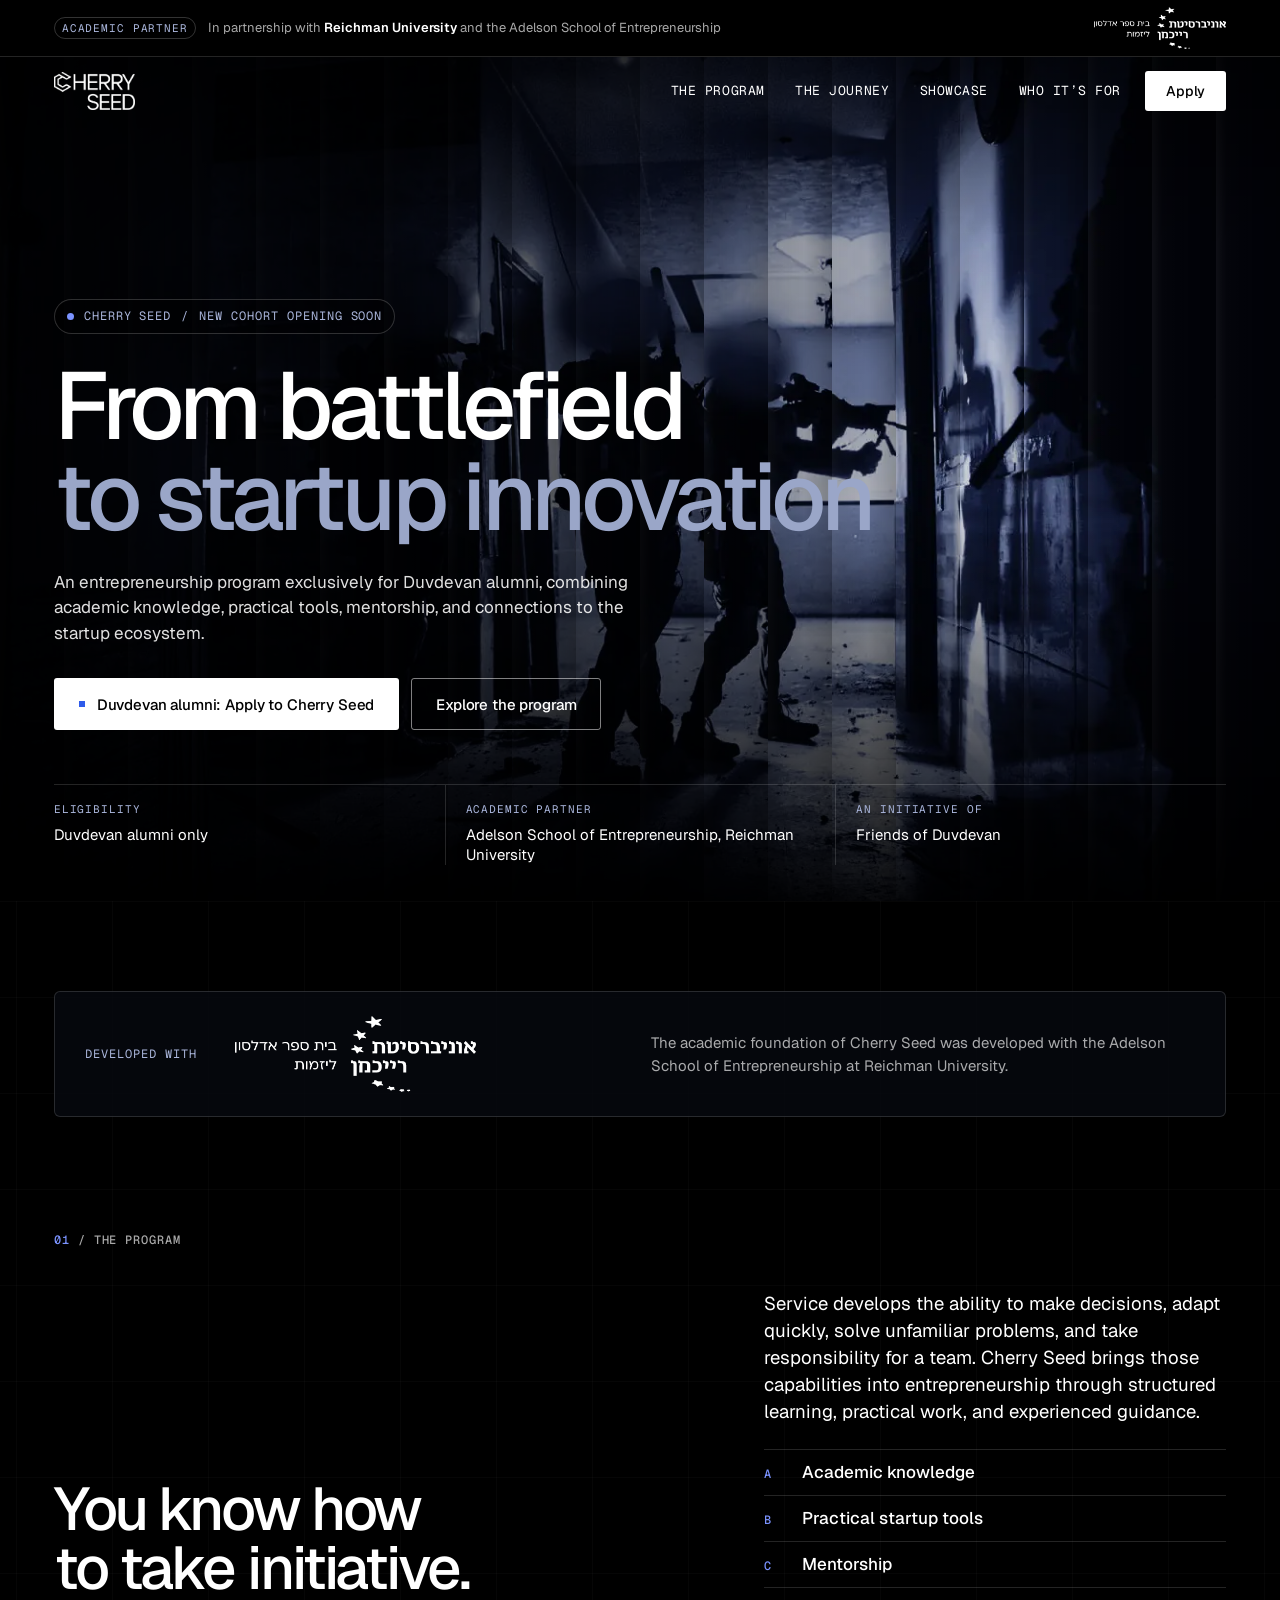
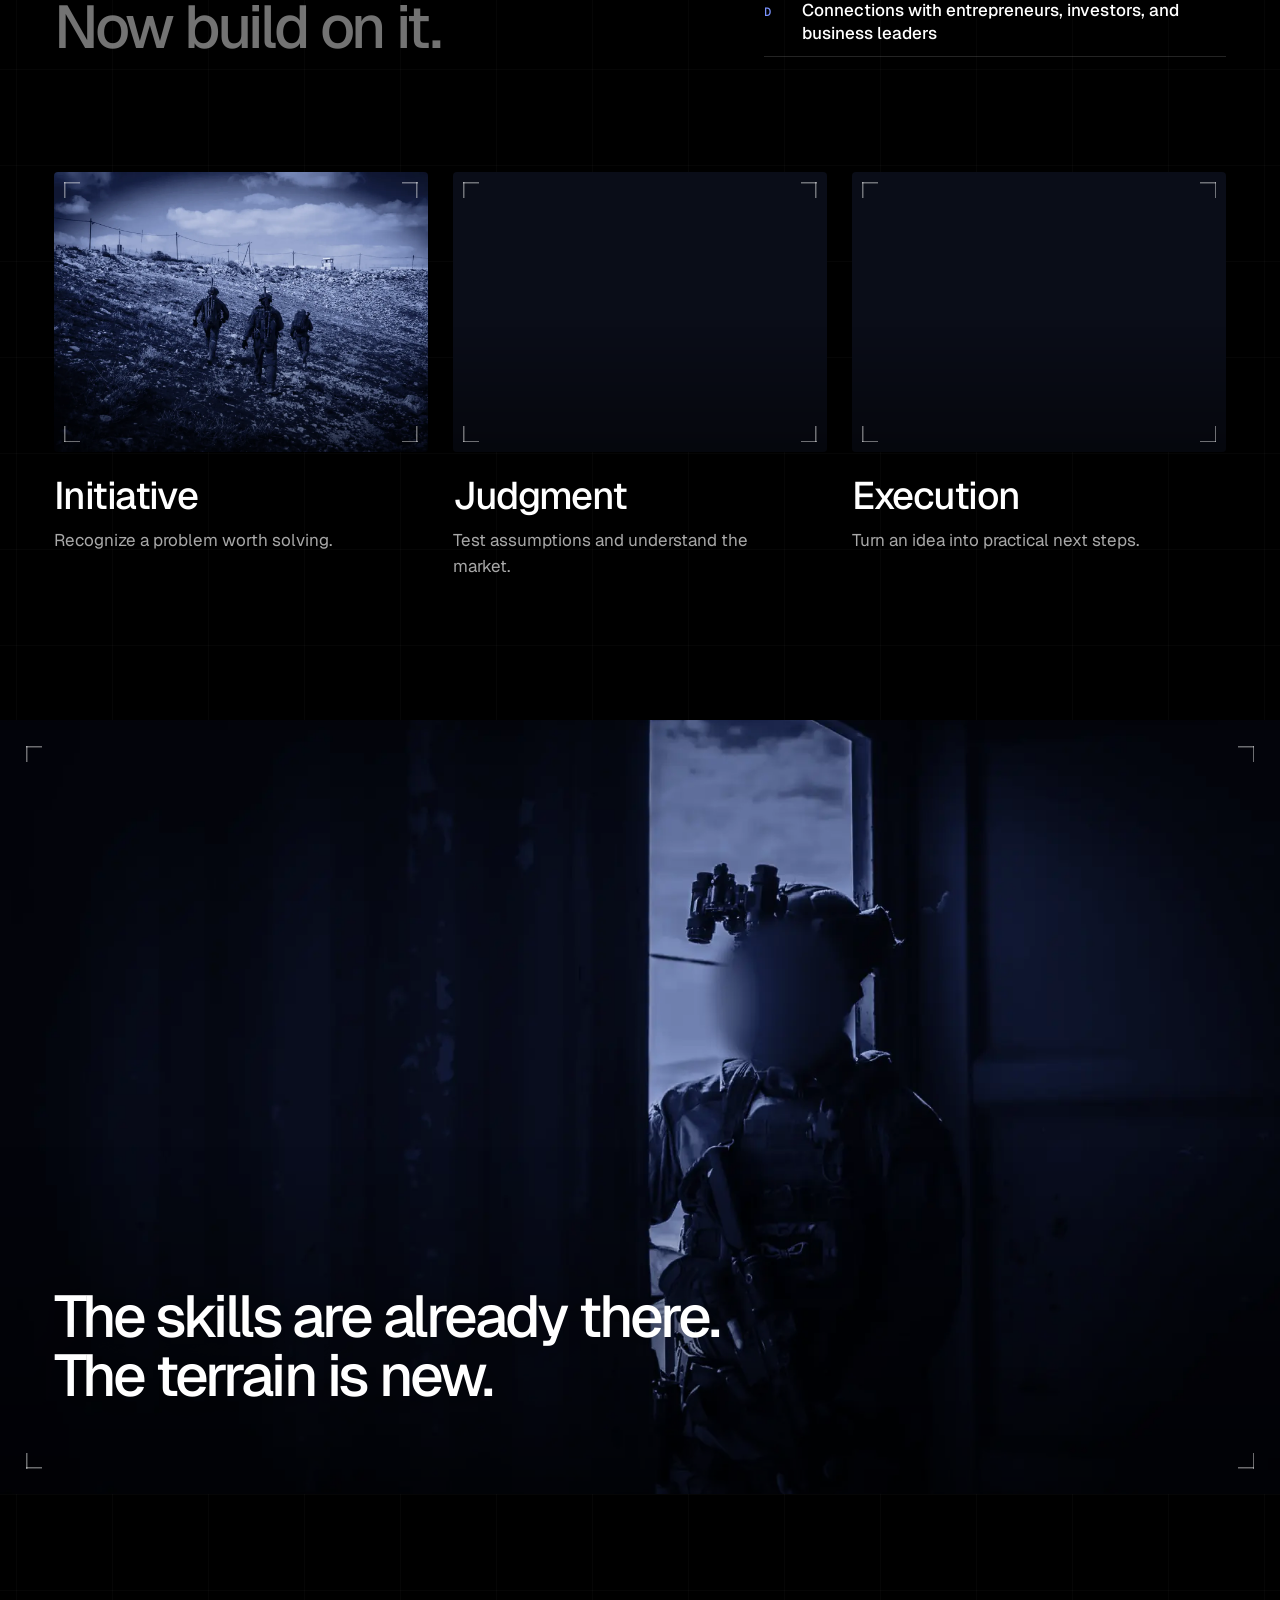
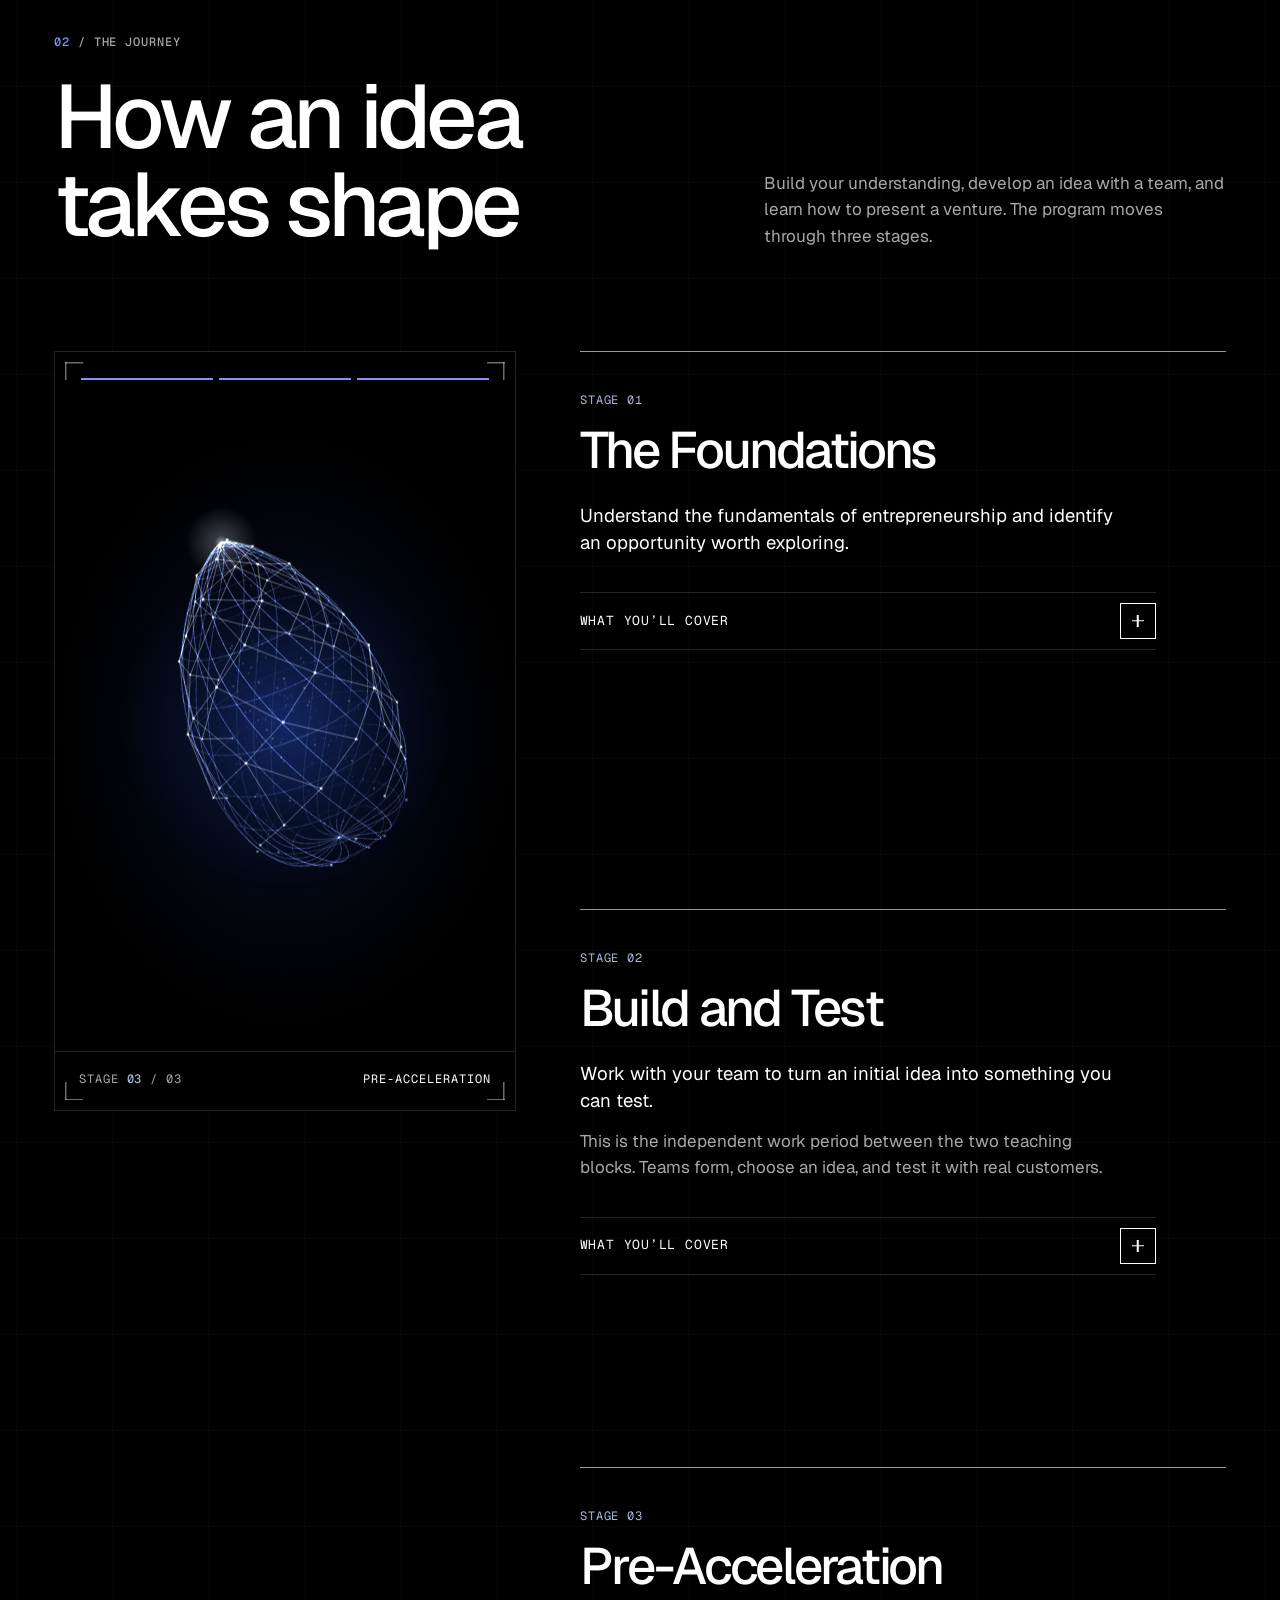
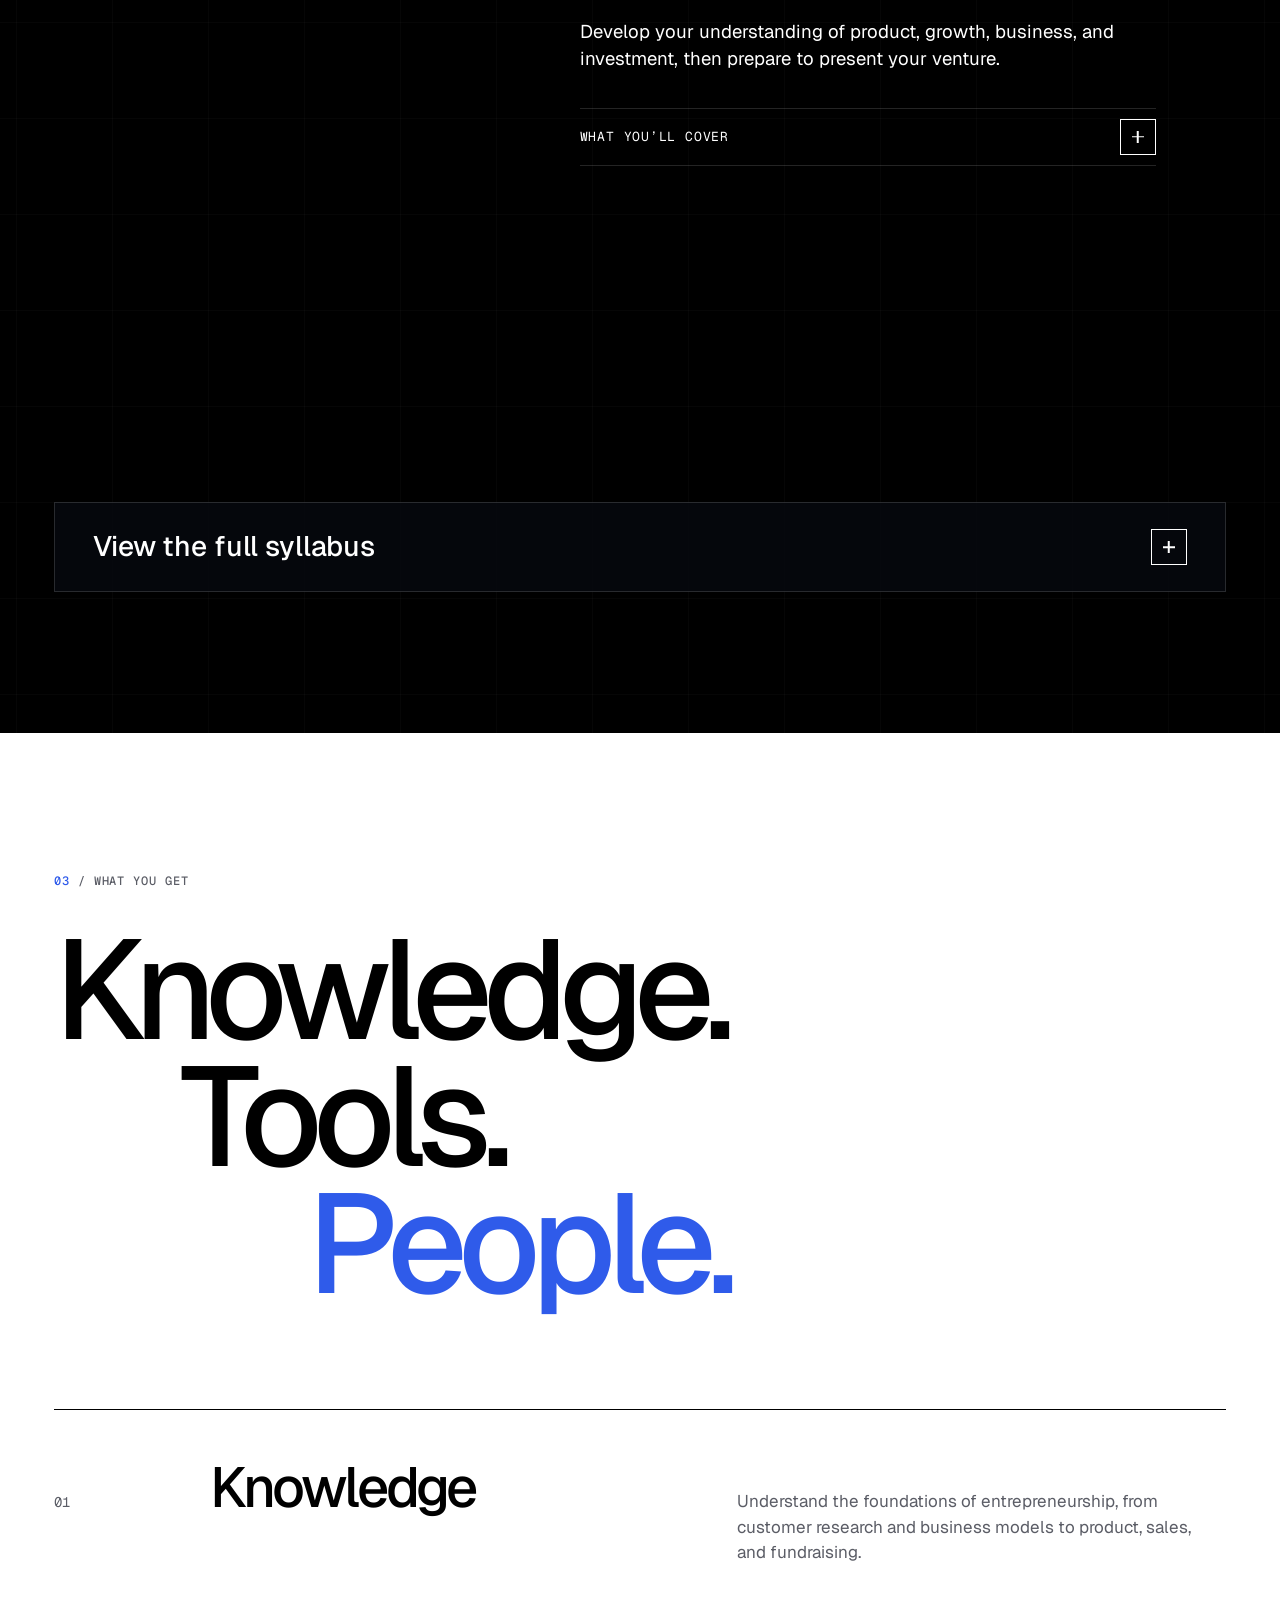
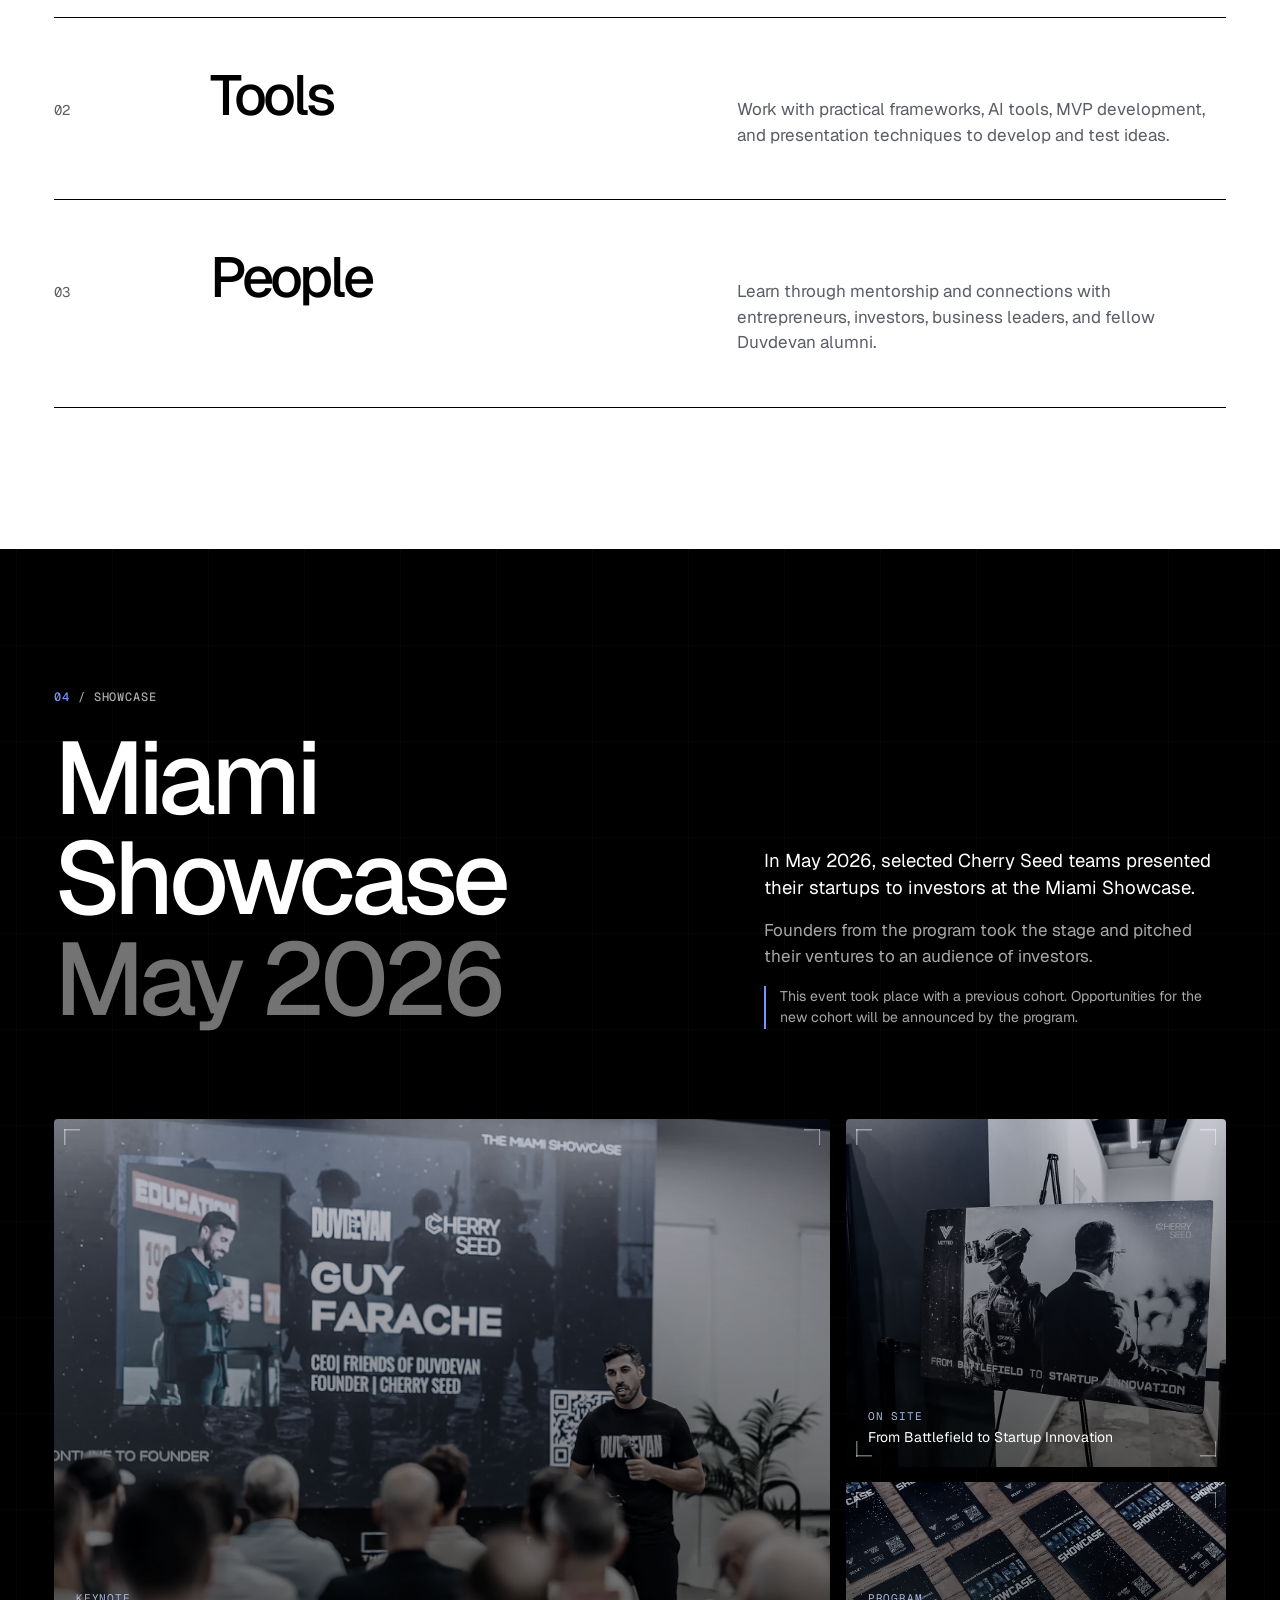
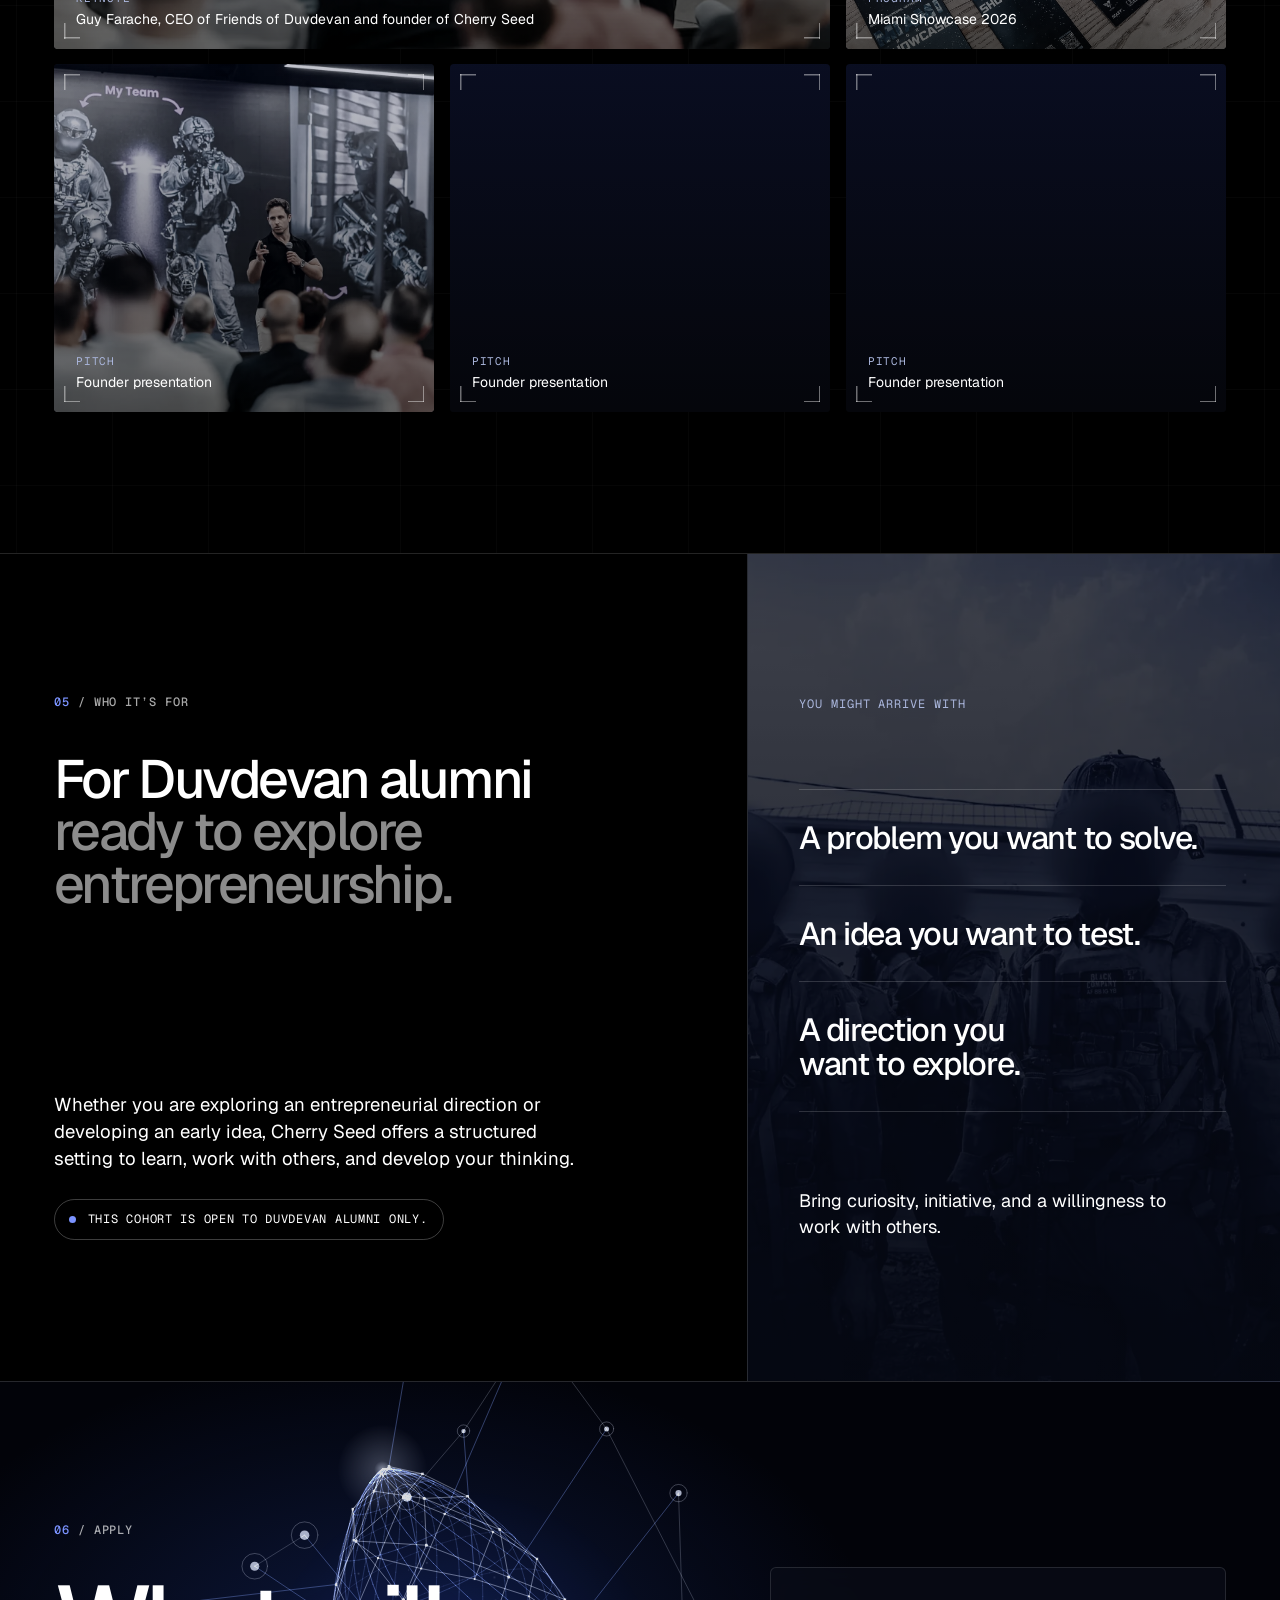
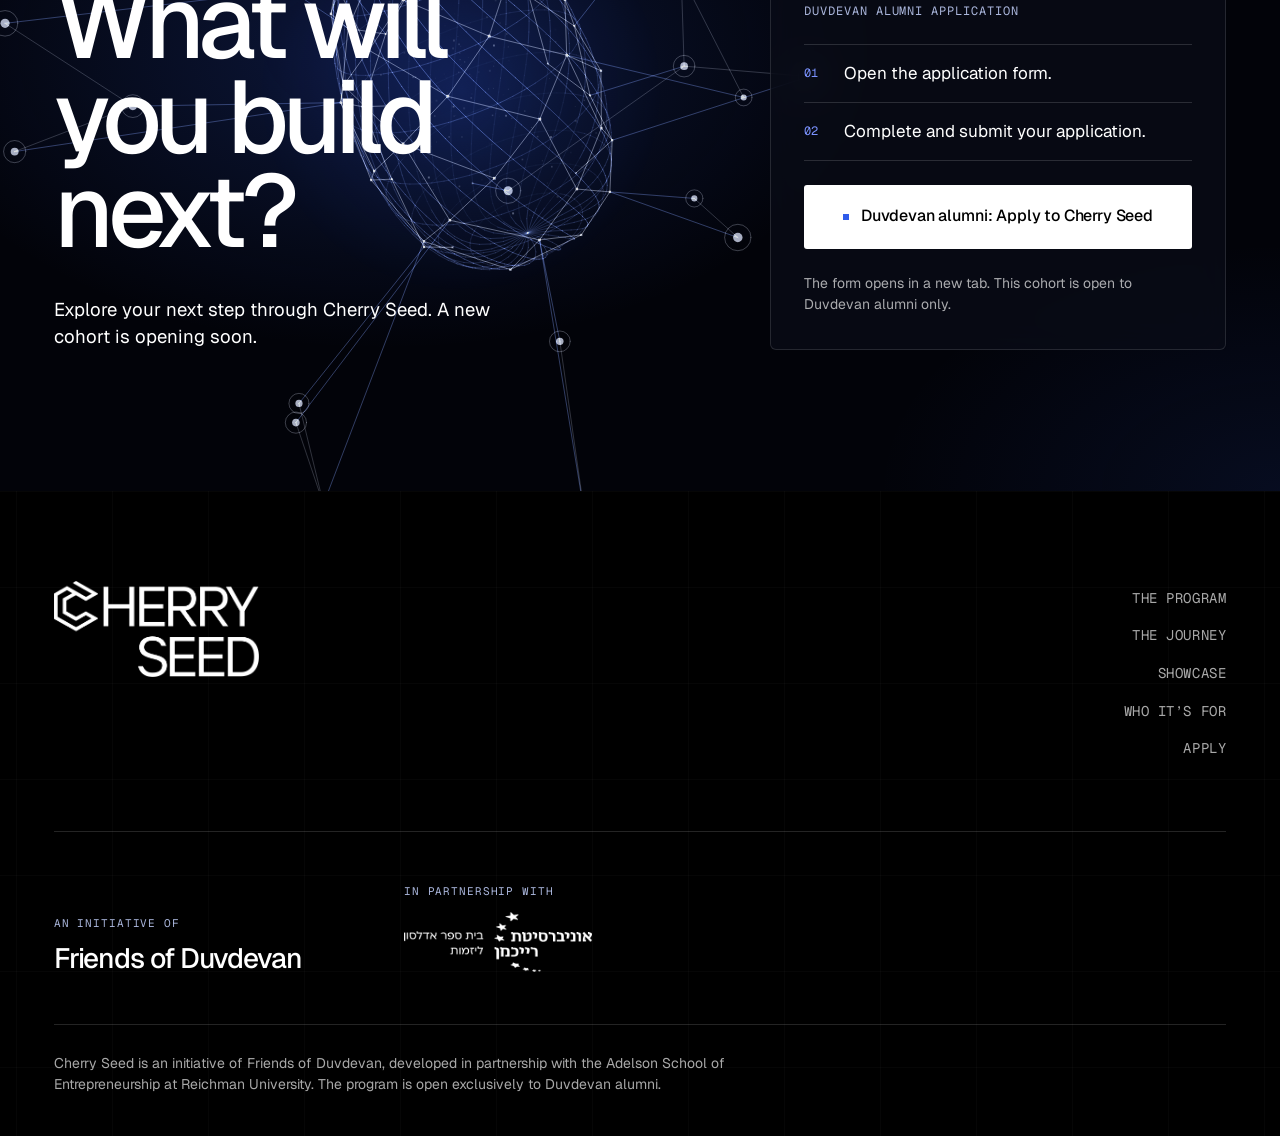
==== index.html @ bb96e2bb "Cherry Seed landing page Static landing page for the Cherry Seed entrepreneurship program for Duvdev" ====
<!doctype html>
<html lang="en">
<head>
  <meta charset="utf-8">
  <meta name="viewport" content="width=device-width, initial-scale=1, viewport-fit=cover">
  <title>Cherry Seed | From Battlefield to Startup Innovation</title>
  <meta name="description" content="Cherry Seed is an entrepreneurship program exclusively for Duvdevan alumni, developed with the Adelson School of Entrepreneurship at Reichman University. A new cohort is opening soon.">
  <meta name="theme-color" content="#000000">
  <meta property="og:title" content="Cherry Seed | From Battlefield to Startup Innovation">
  <meta property="og:description" content="An entrepreneurship program exclusively for Duvdevan alumni, combining academic knowledge, practical tools, mentorship, and connections to the startup ecosystem.">
  <meta property="og:type" content="website">
  <meta property="og:image" content="assets/photos/hero-corridor-duo.webp">
  <link rel="icon" type="image/png" href="assets/favicon.png">
  <link rel="apple-touch-icon" href="assets/apple-touch-icon.png">
  <link rel="preconnect" href="https://fonts.googleapis.com">
  <link rel="preconnect" href="https://fonts.gstatic.com" crossorigin>
  <link rel="stylesheet" href="https://fonts.googleapis.com/css2?family=Geist:wght@300..700&family=Geist+Mono:wght@400..600&display=swap">
  <link rel="preload" href="assets/photos/hero-corridor-duo.webp" as="image">
  <link rel="stylesheet" href="styles.css">
  <script>
    document.documentElement.classList.add("js");
  </script>
</head>
<body>
  <a class="skip-link" href="#main">Skip to content</a>

  <aside class="partner-bar" aria-label="Academic partner">
    <div class="partner-bar__inner">
      <p class="partner-bar__text">
        <span class="partner-bar__tag">Academic partner</span>
        <span>In partnership with <strong>Reichman University</strong><span class="partner-bar__school"> and the Adelson School of Entrepreneurship</span></span>
      </p>
      <img class="partner-bar__logo" src="assets/reichman-adelson-he-white.png" width="452" height="144"
           alt="Reichman University, Adelson School of Entrepreneurship">
    </div>
  </aside>

  <header class="site-header" data-tone="dark">
    <div class="site-header__inner">
      <a class="brand" href="#top" aria-label="Cherry Seed, back to top">
        <img class="brand__logo brand__logo--light" src="assets/cherry-seed-logo-white.png" width="874" height="410" alt="">
        <img class="brand__logo brand__logo--dark" src="assets/cherry-seed-logo-black.png" width="874" height="410" alt="">
      </a>
      <nav class="site-nav" aria-label="Main">
        <ul class="site-nav__list">
          <li><a href="#program">The Program</a></li>
          <li><a href="#journey">The Journey</a></li>
          <li><a href="#showcase">Showcase</a></li>
          <li><a href="#who">Who It’s For</a></li>
        </ul>
      </nav>
      <div class="site-header__actions">
        <a class="btn btn--header" href="https://airtable.com/apptCCInZC0HBE7BG/shrKVp0MABh3UPkuM" target="_blank" rel="noopener" data-apply>Apply</a>
        <button class="menu-toggle" type="button" aria-expanded="false" aria-controls="mobile-menu">
          <span class="menu-toggle__label">Menu</span>
          <span class="menu-toggle__icon" aria-hidden="true"><i></i><i></i></span>
        </button>
      </div>
    </div>
    <div class="mobile-menu" id="mobile-menu" hidden>
      <nav aria-label="Mobile">
        <ul>
          <li><a href="#program">The Program</a></li>
          <li><a href="#journey">The Journey</a></li>
          <li><a href="#showcase">Showcase</a></li>
          <li><a href="#who">Who It’s For</a></li>
          <li><a href="https://airtable.com/apptCCInZC0HBE7BG/shrKVp0MABh3UPkuM" target="_blank" rel="noopener" data-apply>Apply</a></li>
        </ul>
      </nav>
    </div>
  </header>

  <main id="main">
    <!-- HERO -->
    <section class="hero" id="top" data-tone="dark" aria-labelledby="hero-title">
      <div class="hero__field" aria-hidden="true"></div>
      <div class="hero__shade" aria-hidden="true"></div>
      <div class="hero__inner">
        <div class="hero__content">
          <p class="status"><span class="status__dot" aria-hidden="true"></span>Cherry Seed <span aria-hidden="true">/</span> New cohort opening soon</p>
          <h1 class="hero__title" id="hero-title">
            <span class="line">From battlefield</span>
            <span class="line">to startup innovation</span>
          </h1>
          <p class="hero__body">An entrepreneurship program exclusively for Duvdevan alumni, combining academic knowledge, practical tools, mentorship, and connections to the startup ecosystem.</p>
          <div class="hero__actions">
            <a class="btn btn--primary" href="https://airtable.com/apptCCInZC0HBE7BG/shrKVp0MABh3UPkuM" target="_blank" rel="noopener" data-apply>Duvdevan alumni: Apply to Cherry Seed</a>
            <a class="btn btn--ghost" href="#program">Explore the program</a>
          </div>
        </div>
        <dl class="hud">
          <div class="hud__cell">
            <dt>Eligibility</dt>
            <dd>Duvdevan alumni only</dd>
          </div>
          <div class="hud__cell">
            <dt>Academic partner</dt>
            <dd>Adelson School of Entrepreneurship, Reichman University</dd>
          </div>
          <div class="hud__cell">
            <dt>An initiative of</dt>
            <dd>Friends of Duvdevan</dd>
          </div>
        </dl>
      </div>
    </section>

    <!-- 01 PROGRAM -->
    <section class="intro grid-bg" id="program" data-tone="dark" aria-labelledby="intro-title">
      <div class="container">
        <div class="partner-band reveal">
          <p class="partner-band__label">Developed with</p>
          <img class="partner-band__logo" src="assets/reichman-adelson-he-white.png" width="452" height="144"
               alt="Reichman University, Adelson School of Entrepreneurship">
          <p class="partner-band__text">The academic foundation of Cherry Seed was developed with the Adelson School of Entrepreneurship at Reichman University.</p>
        </div>

        <p class="label"><span class="label__num">01</span> / The program</p>
        <div class="intro__grid">
          <h2 class="display intro__title reveal" id="intro-title">
            <span class="line">You know how</span>
            <span class="line">to take initiative.</span>
            <span class="line intro__title-turn">Now build on it.</span>
          </h2>
          <div class="intro__copy reveal">
            <p class="lede">Service develops the ability to make decisions, adapt quickly, solve unfamiliar problems, and take responsibility for a team. Cherry Seed brings those capabilities into entrepreneurship through structured learning, practical work, and experienced guidance.</p>
            <ul class="combines" aria-label="What the program combines">
              <li><span>A</span>Academic knowledge</li>
              <li><span>B</span>Practical startup tools</li>
              <li><span>C</span>Mentorship</li>
              <li><span>D</span>Connections with entrepreneurs, investors, and business leaders</li>
            </ul>
          </div>
        </div>

        <ul class="capabilities" aria-label="Capabilities the program helps you develop">
          <li class="capability reveal">
            <figure class="photo photo--duo capability__photo">
              <img src="assets/photos/ridge-walk-duo.webp" width="1400" height="934" alt="" loading="lazy" decoding="async">
            </figure>
            <h3 class="capability__word">Initiative</h3>
            <p>Recognize a problem worth solving.</p>
          </li>
          <li class="capability reveal">
            <figure class="photo photo--duo capability__photo">
              <img src="assets/photos/scope-duo.webp" width="1400" height="934" alt="" loading="lazy" decoding="async">
            </figure>
            <h3 class="capability__word">Judgment</h3>
            <p>Test assumptions and understand the market.</p>
          </li>
          <li class="capability reveal">
            <figure class="photo photo--duo capability__photo">
              <img src="assets/photos/stack-entry-duo.webp" width="1400" height="934" alt="" loading="lazy" decoding="async">
            </figure>
            <h3 class="capability__word">Execution</h3>
            <p>Turn an idea into practical next steps.</p>
          </li>
        </ul>
      </div>
    </section>

    <!-- FULL-BLEED PHOTO BREAK -->
    <section class="break" aria-label="From service to entrepreneurship">
      <figure class="photo photo--duo break__photo">
        <img src="assets/photos/doorway-bw-duo.webp" width="1800" height="1201" alt="A Duvdevan soldier standing in a doorway, looking out." loading="lazy" decoding="async">
      </figure>
      <div class="container break__inner">
        <p class="break__line reveal">The skills are already there.<br>The terrain is new.</p>
      </div>
    </section>

    <!-- 02 JOURNEY -->
    <section class="journey grid-bg" id="journey" data-tone="dark" aria-labelledby="journey-title">
      <div class="container">
        <header class="journey__head">
          <p class="label"><span class="label__num">02</span> / The journey</p>
          <h2 class="display journey__title reveal" id="journey-title">
            <span class="line">How an idea</span>
            <span class="line">takes shape</span>
          </h2>
          <p class="journey__intro reveal">Build your understanding, develop an idea with a team, and learn how to present a venture. The program moves through three stages.</p>
        </header>

        <div class="journey__grid">
          <div class="journey__visual" aria-hidden="true">
            <div class="journey__sticky">
              <div class="seed-frame journey__seed">
                <canvas class="seed-canvas" data-seed data-level="1" data-palette="dark" data-journey></canvas>
              </div>
              <div class="journey__readout">
                <span class="journey__readout-num">Stage <b data-readout-num>01</b> / 03</span>
                <span class="journey__readout-name" data-readout-name>The Foundations</span>
              </div>
              <ol class="journey__ticks">
                <li class="is-active"></li><li></li><li></li>
              </ol>
            </div>
          </div>

          <ol class="stages">
            <li class="stage" data-stage="1">
              <div class="stage__mini seed-frame" aria-hidden="true"><canvas class="seed-canvas" data-seed data-static data-level="1" data-palette="dark"></canvas></div>
              <p class="stage__num">Stage 01</p>
              <h3 class="stage__title">The Foundations</h3>
              <p class="stage__summary">Understand the fundamentals of entrepreneurship and identify an opportunity worth exploring.</p>
              <details class="stage__details">
                <summary><span>What you’ll cover</span><i class="plus" aria-hidden="true"></i></summary>
                <ul class="stage__list">
                  <li>Entrepreneurial thinking and opportunity discovery</li>
                  <li>Ideation with AI tools</li>
                  <li>Lean Startup</li>
                  <li>Business Model Canvas and MVP</li>
                  <li>Customer understanding, market size, and competition</li>
                  <li>Team building</li>
                  <li>AI tools for entrepreneurs</li>
                  <li>Presentation skills</li>
                  <li>Initial team and idea presentations</li>
                </ul>
              </details>
            </li>
            <li class="stage" data-stage="2">
              <div class="stage__mini seed-frame" aria-hidden="true"><canvas class="seed-canvas" data-seed data-static data-level="2" data-palette="dark"></canvas></div>
              <p class="stage__num">Stage 02</p>
              <h3 class="stage__title">Build and Test</h3>
              <p class="stage__summary">Work with your team to turn an initial idea into something you can test.</p>
              <p class="stage__note">This is the independent work period between the two teaching blocks. Teams form, choose an idea, and test it with real customers.</p>
              <details class="stage__details">
                <summary><span>What you’ll cover</span><i class="plus" aria-hidden="true"></i></summary>
                <ul class="stage__list">
                  <li>Team formation and idea selection</li>
                  <li>Business model development</li>
                  <li>Market, competitor, and opportunity mapping</li>
                  <li>MVP development</li>
                  <li>Testing with customers</li>
                  <li>Preparation for venture presentations</li>
                </ul>
              </details>
            </li>
            <li class="stage" data-stage="3">
              <div class="stage__mini seed-frame" aria-hidden="true"><canvas class="seed-canvas" data-seed data-static data-level="3" data-palette="dark"></canvas></div>
              <p class="stage__num">Stage 03</p>
              <h3 class="stage__title">Pre-Acceleration</h3>
              <p class="stage__summary">Develop your understanding of product, growth, business, and investment, then prepare to present your venture.</p>
              <details class="stage__details">
                <summary><span>What you’ll cover</span><i class="plus" aria-hidden="true"></i></summary>
                <ul class="stage__list">
                  <li>Digital marketing strategy for startups</li>
                  <li>UX and product design</li>
                  <li>Sales and business models</li>
                  <li>Legal aspects of entrepreneurship</li>
                  <li>Investor practice and speed dating</li>
                  <li>Fundraising from angels and venture capital funds</li>
                  <li>Product management</li>
                  <li>Pitch rehearsal</li>
                  <li>Final venture presentations</li>
                </ul>
              </details>
            </li>
          </ol>
        </div>

        <details class="syllabus" id="syllabus">
          <summary class="syllabus__toggle">
            <span>View the full syllabus</span>
            <i class="plus" aria-hidden="true"></i>
          </summary>
          <div class="syllabus__body">
            <p class="syllabus__note">Every session in the program, in order. Dates for the new cohort will be announced once the schedule is confirmed.</p>
            <div class="syllabus__cols">
              <section class="syllabus__block" aria-labelledby="syl-1">
                <h3 id="syl-1"><span>Stage 01</span>The Foundations</h3>
                <ol>
                  <li>Opening session: program expectations, milestones, and a talk by a serial entrepreneur</li>
                  <li>Ideation: opportunities and problems, ideation with AI tools</li>
                  <li>Lean Startup: Business Model Canvas and MVP</li>
                  <li>Analyzing and understanding customers, market size, and competition</li>
                  <li>Workshop: practicing basic startup tools</li>
                  <li>Team building workshop</li>
                  <li>AI tools for entrepreneurs</li>
                  <li>Presentation skills for entrepreneurs, with team and idea presentations</li>
                </ol>
              </section>
              <section class="syllabus__block" aria-labelledby="syl-2">
                <h3 id="syl-2"><span>Stage 02</span>Build and Test</h3>
                <ol>
                  <li>Independent team work: form teams, choose an idea, build a business model, analyze the market, competition, and opportunity, build an MVP, and test it with customers</li>
                </ol>
              </section>
              <section class="syllabus__block" aria-labelledby="syl-3">
                <h3 id="syl-3"><span>Stage 03</span>Pre-Acceleration</h3>
                <ol>
                  <li>Digital marketing strategy for startups</li>
                  <li>Presenting teams and startup ideas</li>
                  <li>UX and product design for entrepreneurs</li>
                  <li>Sales and business models for startups</li>
                  <li>Legal aspects for entrepreneurs</li>
                  <li>The Investor’s Game: speed dating with investors</li>
                  <li>Raising money from angels and venture capital funds</li>
                  <li>Product management for entrepreneurs</li>
                  <li>Dry run: pitch rehearsal</li>
                  <li>Preparation for the venture presentations</li>
                  <li>Final event: venture presentations</li>
                </ol>
              </section>
            </div>
          </div>
        </details>
      </div>
    </section>

    <!-- 03 WHAT YOU GET -->
    <section class="gets" id="get" data-tone="light" aria-labelledby="gets-title">
      <div class="container">
        <p class="label"><span class="label__num">03</span> / What you get</p>
        <h2 class="gets__title reveal" id="gets-title">
          <span class="line">Knowledge.</span>
          <span class="line">Tools.</span>
          <span class="line">People.</span>
        </h2>
        <ol class="gets__rows">
          <li class="gets__row reveal">
            <span class="gets__num" aria-hidden="true">01</span>
            <h3 class="gets__name">Knowledge</h3>
            <p>Understand the foundations of entrepreneurship, from customer research and business models to product, sales, and fundraising.</p>
          </li>
          <li class="gets__row reveal">
            <span class="gets__num" aria-hidden="true">02</span>
            <h3 class="gets__name">Tools</h3>
            <p>Work with practical frameworks, AI tools, MVP development, and presentation techniques to develop and test ideas.</p>
          </li>
          <li class="gets__row reveal">
            <span class="gets__num" aria-hidden="true">03</span>
            <h3 class="gets__name">People</h3>
            <p>Learn through mentorship and connections with entrepreneurs, investors, business leaders, and fellow Duvdevan alumni.</p>
          </li>
        </ol>
      </div>
    </section>

    <!-- 04 SHOWCASE -->
    <section class="showcase grid-bg" id="showcase" data-tone="dark" aria-labelledby="showcase-title">
      <div class="container">
        <div class="showcase__head">
          <p class="label"><span class="label__num">04</span> / Showcase</p>
          <h2 class="display showcase__title reveal" id="showcase-title">
            <span class="line">Miami</span>
            <span class="line">Showcase</span>
            <span class="line showcase__year">May 2026</span>
          </h2>
          <div class="showcase__copy reveal">
            <p class="lede">In May 2026, selected Cherry Seed teams presented their startups to investors at the Miami Showcase.</p>
            <p>Founders from the program took the stage and pitched their ventures to an audience of investors.</p>
            <p class="showcase__note">This event took place with a previous cohort. Opportunities for the new cohort will be announced by the program.</p>
          </div>
        </div>

        <div class="showcase__grid">
          <figure class="photo photo--event showcase__a reveal">
            <img src="assets/photos/showcase-keynote.webp" width="1600" height="1067" alt="Guy Farache, CEO of Friends of Duvdevan and founder of Cherry Seed, speaking at the Miami Showcase." loading="lazy" decoding="async">
            <figcaption><span>Keynote</span>Guy Farache, CEO of Friends of Duvdevan and founder of Cherry Seed</figcaption>
          </figure>
          <figure class="photo photo--event showcase__b reveal">
            <img src="assets/photos/showcase-poster.webp" width="1400" height="934" alt="Event poster reading From Battlefield to Startup Innovation." loading="lazy" decoding="async">
            <figcaption><span>On site</span>From Battlefield to Startup Innovation</figcaption>
          </figure>
          <figure class="photo photo--event showcase__c reveal">
            <img src="assets/photos/showcase-pitch-team.webp" width="1400" height="934" alt="A Cherry Seed founder pitching a startup to investors." loading="lazy" decoding="async">
            <figcaption><span>Pitch</span>Founder presentation</figcaption>
          </figure>
          <figure class="photo photo--event showcase__d reveal">
            <img src="assets/photos/showcase-pitch-city.webp" width="1400" height="934" alt="A Cherry Seed founder presenting a startup solution for city governments." loading="lazy" decoding="async">
            <figcaption><span>Pitch</span>Founder presentation</figcaption>
          </figure>
          <figure class="photo photo--event showcase__e reveal">
            <img src="assets/photos/showcase-pitch-pulsight.webp" width="1400" height="934" alt="A Cherry Seed founder pitching a medical startup on stage." loading="lazy" decoding="async">
            <figcaption><span>Pitch</span>Founder presentation</figcaption>
          </figure>
          <figure class="photo photo--event showcase__f reveal">
            <img src="assets/photos/showcase-cards.webp" width="1400" height="934" alt="Printed programs for the Miami 2026 Showcase." loading="lazy" decoding="async">
            <figcaption><span>Program</span>Miami Showcase 2026</figcaption>
          </figure>
        </div>
      </div>
    </section>

    <!-- 05 WHO -->
    <section class="who" id="who" data-tone="dark" aria-labelledby="who-title">
      <div class="who__text">
        <p class="label"><span class="label__num">05</span> / Who it’s for</p>
        <h2 class="display who__title reveal" id="who-title">
          <span class="line">For Duvdevan alumni</span>
          <span class="line who__title-sub">ready to explore entrepreneurship.</span>
        </h2>
        <p class="who__body reveal">Whether you are exploring an entrepreneurial direction or developing an early idea, Cherry Seed offers a structured setting to learn, work with others, and develop your thinking.</p>
        <p class="who__eligibility reveal"><span class="who__dot" aria-hidden="true"></span>This cohort is open to Duvdevan alumni only.</p>
      </div>
      <div class="who__panel">
        <figure class="photo photo--duo who__photo" aria-hidden="true">
          <img src="assets/photos/team-portrait-duo.webp" width="1600" height="1067" alt="" loading="lazy" decoding="async">
        </figure>
        <p class="who__panel-label">You might arrive with</p>
        <ul class="prompts">
          <li class="reveal">A problem you want to solve.</li>
          <li class="reveal">An idea you want to test.</li>
          <li class="reveal">A direction you want to explore.</li>
        </ul>
        <p class="who__closing">Bring curiosity, initiative, and a willingness to work with others.</p>
      </div>
    </section>

    <!-- 06 APPLY -->
    <section class="apply" id="apply" data-tone="dark" aria-labelledby="apply-title">
      <div class="apply__seed seed-frame" aria-hidden="true">
        <canvas class="seed-canvas" data-seed data-level="3" data-palette="dark"></canvas>
      </div>
      <div class="container apply__grid">
        <div class="apply__lead">
          <p class="label label--on-blue"><span class="label__num">06</span> / Apply</p>
          <h2 class="apply__title" id="apply-title">
            <span class="line">What will</span>
            <span class="line">you build</span>
            <span class="line">next?</span>
          </h2>
          <p class="apply__body">Explore your next step through Cherry Seed. A new cohort is opening soon.</p>
        </div>

        <div class="apply-panel">
          <p class="apply-panel__heading">Duvdevan alumni application</p>
          <ol class="apply-panel__steps">
            <li><span>01</span>Open the application form.</li>
            <li><span>02</span>Complete and submit your application.</li>
          </ol>
          <a class="btn btn--primary btn--xl btn--block" href="https://airtable.com/apptCCInZC0HBE7BG/shrKVp0MABh3UPkuM" target="_blank" rel="noopener" data-apply>Duvdevan alumni: Apply to Cherry Seed<span class="visually-hidden"> (opens in a new tab)</span></a>
          <p class="apply-panel__note">The form opens in a new tab. This cohort is open to Duvdevan alumni only.</p>
        </div>
      </div>
    </section>
  </main>

  <footer class="site-footer grid-bg" data-tone="dark">
    <div class="container">
      <div class="site-footer__top">
        <img class="site-footer__logo" src="assets/cherry-seed-logo-white.png" width="874" height="410" alt="Cherry Seed">
        <nav class="site-footer__nav" aria-label="Footer">
          <a href="#program">The Program</a>
          <a href="#journey">The Journey</a>
          <a href="#showcase">Showcase</a>
          <a href="#who">Who It’s For</a>
          <a href="https://airtable.com/apptCCInZC0HBE7BG/shrKVp0MABh3UPkuM" target="_blank" rel="noopener" data-apply>Apply</a>
        </nav>
      </div>
      <div class="site-footer__partners">
        <div>
          <p class="site-footer__label">An initiative of</p>
          <p class="site-footer__org">Friends of Duvdevan</p>
        </div>
        <div>
          <p class="site-footer__label">In partnership with</p>
          <img class="site-footer__partner" src="assets/reichman-adelson-he-white.png" width="452" height="144" alt="Reichman University, Adelson School of Entrepreneurship">
        </div>
      </div>
      <p class="site-footer__fine">Cherry Seed is an initiative of Friends of Duvdevan, developed in partnership with the Adelson School of Entrepreneurship at Reichman University. The program is open exclusively to Duvdevan alumni.</p>
    </div>
  </footer>

  <script src="seed.js"></script>
  <script src="main.js"></script>
</body>
</html>
---- styles.css ----
/* ==========================================================================
   CHERRY SEED
   Tokens
   ========================================================================== */

:root {
  --blue: #2f5bea;          /* logo blue, used as a precise accent */
  --blue-bright: #7b93ff;   /* accent on black */
  --ink-blue: #04106a;
  --ice: #aab6dc;           /* cool steel highlight */
  --black: #000;
  --white: #fff;
  --grey: #5b5d66;
  --rule-light: rgba(0, 0, 0, 0.14);
  --rule-dark: rgba(255, 255, 255, 0.14);
  --muted-dark: rgba(255, 255, 255, 0.66);

  --display: "Geist", "Helvetica Neue", Arial, sans-serif;
  --sans: "Geist", "Helvetica Neue", Arial, sans-serif;
  --mono: "Geist Mono", ui-monospace, "SFMono-Regular", Menlo, monospace;

  --gutter: clamp(20px, 4.2vw, 64px);
  --max: 1520px;
  --section: clamp(96px, 11vw, 176px);
  --header-h: 68px;

  --ease-out: cubic-bezier(0.22, 1, 0.36, 1);
  --ease-in-out: cubic-bezier(0.65, 0, 0.35, 1);
  --focus: var(--white);
}

/* ==========================================================================
   Base
   ========================================================================== */
*, *::before, *::after { box-sizing: border-box; }
html {
  -webkit-text-size-adjust: 100%;
  text-size-adjust: 100%;
  scroll-behavior: smooth;
  scroll-padding-top: calc(var(--header-h) + 12px);
  background: var(--black);
}
body {
  margin: 0;
  background: var(--black);
  color: var(--white);
  font-family: var(--sans);
  font-size: 1.0625rem;
  line-height: 1.55;
  -webkit-font-smoothing: antialiased;
  -moz-osx-font-smoothing: grayscale;
  overflow-x: clip;
}
img { display: block; max-width: 100%; height: auto; }
[hidden] { display: none !important; }
h1, h2, h3, p, ul, ol, figure, dl, dd { margin: 0; }
ul, ol { padding: 0; list-style: none; }
a { color: inherit; }
button, input, select, textarea { font: inherit; color: inherit; }

:focus-visible {
  outline: 2px solid var(--focus);
  outline-offset: 3px;
}
[data-tone="light"] { --focus: var(--blue); }

.skip-link {
  position: absolute;
  left: 12px;
  top: -100px;
  z-index: 100;
  padding: 12px 18px;
  background: var(--white);
  color: var(--black);
  font-weight: 600;
  text-decoration: none;
}
.skip-link:focus { top: 12px; }

.container {
  width: 100%;
  max-width: var(--max);
  margin-inline: auto;
  padding-inline: var(--gutter);
}
.line { display: block; }

/* Engineering grid behind dark sections */
.grid-bg {
  background-color: var(--black);
  background-image:
    linear-gradient(rgba(255, 255, 255, 0.022) 1px, transparent 1px),
    linear-gradient(90deg, rgba(255, 255, 255, 0.022) 1px, transparent 1px);
  background-size: 96px 96px;
  background-position: center top;
}

/* Small functional labels */
.label {
  font-family: var(--mono);
  font-size: 0.75rem;
  font-weight: 500;
  letter-spacing: 0.08em;
  text-transform: uppercase;
  line-height: 1.2;
  color: var(--muted-dark);
}
.label__num { color: var(--blue-bright); }
[data-tone="light"] .label { color: var(--grey); }
[data-tone="light"] .label__num { color: var(--blue); }

/* Display type: Geist, medium weight, tight tracking */
.display,
.hero__title,
.capability__word,
.stage__title,
.gets__title,
.gets__name,
.prompts li,
.apply__title,
.syllabus__toggle,
.syllabus__block h3,
.break__line,
.mobile-menu a {
  font-family: var(--display);
  font-weight: 500;
  letter-spacing: -0.045em;
}
.display {
  letter-spacing: -0.048em;
  line-height: 0.98;
  font-size: clamp(2.4rem, 5.6vw, 6rem);
  text-wrap: balance;
}

/* ==========================================================================
   Buttons
   ========================================================================== */
.btn {
  --btn-bg: var(--white);
  --btn-fg: var(--black);
  position: relative;
  display: inline-flex;
  align-items: center;
  justify-content: center;
  gap: 12px;
  min-height: 52px;
  padding: 14px 24px;
  border: 1px solid transparent;
  border-radius: 3px;
  background: var(--btn-bg);
  color: var(--btn-fg);
  font-family: var(--sans);
  font-size: 0.9375rem;
  font-weight: 500;
  letter-spacing: -0.01em;
  line-height: 1.15;
  text-decoration: none;
  text-align: center;
  cursor: pointer;
  transition:
    transform 160ms var(--ease-out),
    background-color 200ms var(--ease-out),
    color 200ms var(--ease-out),
    border-color 200ms var(--ease-out),
    box-shadow 200ms var(--ease-out);
  -webkit-tap-highlight-color: transparent;
}
.btn:active { transform: scale(0.97); }
.btn--primary::before {
  content: "";
  width: 6px;
  height: 6px;
  flex: none;
  background: var(--blue);
  transition: transform 260ms var(--ease-out);
}
@media (hover: hover) and (pointer: fine) {
  .btn--primary:hover { --btn-bg: #dfe5f7; }
  .btn--primary:hover::before { transform: rotate(45deg); }
  .btn--ghost:hover { --btn-bg: rgba(255, 255, 255, 0.1); border-color: var(--white); }
}
.btn--ghost {
  --btn-bg: transparent;
  --btn-fg: var(--white);
  border-color: rgba(255, 255, 255, 0.5);
}
.btn--xl { min-height: 64px; padding: 18px 32px; font-size: 1rem; }
.btn--block { width: 100%; }

/* ==========================================================================
   Partner bar (Reichman)
   ========================================================================== */
.partner-bar {
  position: relative;
  z-index: 31;
  background: var(--black);
  border-bottom: 1px solid var(--rule-dark);
}
.partner-bar__inner {
  display: flex;
  align-items: center;
  justify-content: space-between;
  gap: 18px;
  max-width: var(--max);
  min-height: 56px;
  margin-inline: auto;
  padding: 6px var(--gutter);
}
.partner-bar__text {
  display: flex;
  align-items: center;
  flex-wrap: wrap;
  gap: 4px 12px;
  font-size: 0.8125rem;
  line-height: 1.3;
  color: var(--muted-dark);
}
.partner-bar__text strong { color: var(--white); font-weight: 600; }
.partner-bar__tag {
  padding: 3px 7px;
  border: 1px solid rgba(255, 255, 255, 0.2);
  border-radius: 999px;
  font-family: var(--mono);
  font-size: 0.6875rem;
  letter-spacing: 0.08em;
  text-transform: uppercase;
  color: var(--ice);
}
.partner-bar__logo { width: auto; height: 42px; flex: none; }

/* ==========================================================================
   Header
   ========================================================================== */
.site-header {
  position: sticky;
  top: 0;
  z-index: 30;
  height: var(--header-h);
  margin-bottom: calc(var(--header-h) * -1);
  color: var(--white);
  transition: color 260ms var(--ease-out);
}
.site-header::before {
  content: "";
  position: absolute;
  inset: 0;
  z-index: -1;
  background: rgba(0, 0, 0, 0.72);
  -webkit-backdrop-filter: blur(14px) saturate(1.3);
  backdrop-filter: blur(14px) saturate(1.3);
  border-bottom: 1px solid var(--rule-dark);
  opacity: 0;
  transition: opacity 260ms var(--ease-out), background-color 260ms var(--ease-out), border-color 260ms;
}
.site-header.is-scrolled::before,
.site-header.menu-open::before { opacity: 1; }
.site-header.menu-open::before { background: #000; }
.site-header[data-tone="light"] { color: var(--black); --focus: var(--blue); }
.site-header[data-tone="light"]::before {
  opacity: 1;
  background: rgba(255, 255, 255, 0.88);
  border-bottom-color: var(--rule-light);
}

.site-header__inner {
  display: flex;
  align-items: center;
  justify-content: space-between;
  gap: 24px;
  height: 100%;
  max-width: var(--max);
  margin-inline: auto;
  padding-inline: var(--gutter);
}
.brand { position: relative; display: block; flex: none; }
.brand__logo { height: 38px; width: auto; transition: opacity 260ms var(--ease-out); }
.brand__logo--dark { position: absolute; inset: 0; opacity: 0; }
.site-header[data-tone="light"] .brand__logo--light { opacity: 0; }
.site-header[data-tone="light"] .brand__logo--dark { opacity: 1; }

.site-nav { margin-left: auto; }
.site-nav__list { display: flex; gap: clamp(18px, 2.4vw, 36px); }
.site-nav a {
  position: relative;
  display: inline-block;
  padding: 10px 0;
  font-family: var(--mono);
  font-size: 0.8125rem;
  letter-spacing: 0.04em;
  text-transform: uppercase;
  text-decoration: none;
}
.site-nav a::after {
  content: "";
  position: absolute;
  left: 0;
  right: 0;
  bottom: 4px;
  height: 1px;
  background: currentColor;
  transform: scaleX(0);
  transform-origin: right;
  transition: transform 300ms var(--ease-out);
}
.site-nav a:hover::after,
.site-nav a[aria-current="true"]::after { transform: scaleX(1); transform-origin: left; }

.site-header__actions { display: flex; align-items: center; gap: 10px; }
.btn--header { min-height: 40px; padding: 9px 20px; font-size: 0.875rem; }
.site-header[data-tone="light"] .btn--header { --btn-bg: var(--black); --btn-fg: var(--white); }
@media (hover: hover) and (pointer: fine) {
  .btn--header:hover { --btn-bg: #dfe5f7; }
  .site-header[data-tone="light"] .btn--header:hover { --btn-bg: var(--blue); --btn-fg: var(--white); }
}

.menu-toggle {
  display: none;
  align-items: center;
  gap: 10px;
  min-height: 44px;
  padding: 0 4px 0 8px;
  border: 0;
  background: none;
  cursor: pointer;
  font-family: var(--mono);
  font-size: 0.8125rem;
  text-transform: uppercase;
}
.menu-toggle__icon { position: relative; width: 20px; height: 12px; }
.menu-toggle__icon i {
  position: absolute;
  left: 0;
  width: 100%;
  height: 1.5px;
  background: currentColor;
  transition: transform 260ms var(--ease-out), top 260ms var(--ease-out);
}
.menu-toggle__icon i:first-child { top: 2px; }
.menu-toggle__icon i:last-child { top: 9px; }
.menu-toggle[aria-expanded="true"] .menu-toggle__icon i:first-child { top: 5.5px; transform: rotate(45deg); }
.menu-toggle[aria-expanded="true"] .menu-toggle__icon i:last-child { top: 5.5px; transform: rotate(-45deg); }

.mobile-menu {
  position: absolute;
  top: 100%;
  left: 0;
  right: 0;
  background: var(--black);
  color: var(--white);
  padding: 8px var(--gutter) 28px;
  border-bottom: 1px solid var(--rule-dark);
  --focus: var(--white);
}
.mobile-menu a {
  display: flex;
  align-items: center;
  min-height: 60px;
  padding: 12px 0;
  border-bottom: 1px solid var(--rule-dark);
  font-size: 1.625rem;
  text-decoration: none;
}
.mobile-menu li:last-child a { color: var(--blue-bright); border-bottom: 0; }

@media (max-width: 959px) {
  .site-nav { display: none; }
  .menu-toggle { display: inline-flex; }
  .brand__logo { height: 32px; }
}

/* ==========================================================================
   Photography treatment
   ========================================================================== */
.photo {
  position: relative;
  overflow: hidden;
  border-radius: 4px;
  background: #0a0d18;
}
.photo img {
  width: 100%;
  height: 100%;
  object-fit: cover;
}
/* Blue duotone: monochrome image tinted with the logo blue */
/* Photos arrive pre-toned in steel navy; this only grounds the lower edge */
.photo--duo::before {
  content: "";
  position: absolute;
  inset: 0;
  z-index: 1;
  background: linear-gradient(180deg, rgba(0, 0, 0, 0) 55%, rgba(0, 0, 0, 0.45));
  pointer-events: none;
}
/* Event photography keeps a little color, cooled toward the palette */
.photo--event img { filter: saturate(0.35) contrast(1.05) brightness(0.85); }
.photo--event::before {
  content: "";
  position: absolute;
  inset: 0;
  z-index: 1;
  background: linear-gradient(180deg, rgba(4, 16, 106, 0.1), rgba(0, 0, 0, 0.55));
  pointer-events: none;
}
/* Corner brackets */
.photo::after {
  --c: rgba(255, 255, 255, 0.42);
  --l: 16px;
  --t: 1.5px;
  content: "";
  position: absolute;
  inset: 10px;
  z-index: 2;
  pointer-events: none;
  background:
    linear-gradient(var(--c), var(--c)) top left / var(--l) var(--t) no-repeat,
    linear-gradient(var(--c), var(--c)) top left / var(--t) var(--l) no-repeat,
    linear-gradient(var(--c), var(--c)) top right / var(--l) var(--t) no-repeat,
    linear-gradient(var(--c), var(--c)) top right / var(--t) var(--l) no-repeat,
    linear-gradient(var(--c), var(--c)) bottom left / var(--l) var(--t) no-repeat,
    linear-gradient(var(--c), var(--c)) bottom left / var(--t) var(--l) no-repeat,
    linear-gradient(var(--c), var(--c)) bottom right / var(--l) var(--t) no-repeat,
    linear-gradient(var(--c), var(--c)) bottom right / var(--t) var(--l) no-repeat;
}
.photo figcaption {
  position: absolute;
  left: 22px;
  right: 22px;
  bottom: 20px;
  z-index: 3;
  display: grid;
  gap: 4px;
  font-size: 0.875rem;
  line-height: 1.35;
  color: var(--white);
}
.photo figcaption span {
  font-family: var(--mono);
  font-size: 0.6875rem;
  letter-spacing: 0.08em;
  text-transform: uppercase;
  color: var(--ice);
}

/* ==========================================================================
   Seed canvas frame
   ========================================================================== */
.seed-frame { position: relative; }
.seed-frame::before {
  content: "";
  position: absolute;
  inset: 22%;
  border-radius: 50% 50% 46% 46% / 62% 62% 38% 38%;
  background: radial-gradient(closest-side, rgba(170, 182, 220, 0.4), rgba(47, 91, 234, 0.14) 60%, transparent);
  filter: blur(12px);
  transition: opacity 600ms;
}
.seed-frame.is-live::before { opacity: 0; }
.seed-canvas { position: relative; display: block; width: 100%; height: 100%; }

/* ==========================================================================
   Hero: blue-toned photograph seen through fluted glass
   ========================================================================== */
.hero {
  position: relative;
  isolation: isolate;
  min-height: max(660px, calc(100svh - 56px));
  overflow: hidden;
  background: var(--black);
  color: var(--white);
}
.hero__field,
.strip__light {
  background: #010206 url("assets/photos/hero-corridor-duo.webp") 55% 40% / cover no-repeat;
}
.hero__field {
  position: absolute;
  inset: 0;
  z-index: -3;
  overflow: hidden;
}
.js .hero__field.is-refracted { background: #010206; }
.strip {
  position: absolute;
  top: 0;
  bottom: 0;
  overflow: hidden;
}
.strip::after {
  content: "";
  position: absolute;
  inset: 0;
  background: linear-gradient(90deg,
    rgba(255, 255, 255, 0.06) 0%,
    rgba(255, 255, 255, 0.01) 16%,
    rgba(255, 255, 255, 0) 55%,
    rgba(0, 0, 0, 0.22) 100%);
}
.strip__light {
  position: absolute;
  top: -6%;
  height: 112%;
  will-change: transform;
  animation: drift 18s var(--ease-in-out) infinite alternate;
}
@keyframes drift {
  from { transform: translate3d(0, -2.5%, 0) scale(1.03); }
  to   { transform: translate3d(0, 2.5%, 0) scale(1.06); }
}
.hero__shade {
  position: absolute;
  inset: 0;
  z-index: -1;
  background:
    linear-gradient(90deg, rgba(0, 0, 0, 0.88) 0%, rgba(0, 0, 0, 0.6) 45%, rgba(0, 0, 0, 0.12) 78%),
    linear-gradient(0deg, rgba(0, 0, 0, 0.92) 0%, rgba(0, 0, 0, 0) 45%),
    linear-gradient(180deg, rgba(0, 0, 0, 0.6) 0%, rgba(0, 0, 0, 0) 22%);
}
.hero__inner {
  display: flex;
  flex-direction: column;
  justify-content: flex-end;
  gap: clamp(40px, 6vh, 72px);
  min-height: inherit;
  max-width: var(--max);
  margin-inline: auto;
  padding: calc(var(--header-h) + 48px) var(--gutter) clamp(28px, 4vh, 44px);
}
.hero__content { max-width: 74rem; }
.status {
  display: inline-flex;
  align-items: center;
  gap: 10px;
  margin-bottom: clamp(20px, 3vh, 32px);
  padding: 7px 12px;
  border: 1px solid rgba(255, 255, 255, 0.18);
  border-radius: 999px;
  background: rgba(0, 0, 0, 0.35);
  font-family: var(--mono);
  font-size: 0.75rem;
  letter-spacing: 0.08em;
  text-transform: uppercase;
  color: var(--ice);
}
.status__dot {
  width: 7px;
  height: 7px;
  border-radius: 50%;
  background: var(--blue-bright);
  animation: blink 2.4s ease-in-out infinite;
}
@keyframes blink { 50% { opacity: 0.25; } }
.hero__title {
  font-size: clamp(2.7rem, 7.4vw, 8rem);
  line-height: 0.96;
  letter-spacing: -0.055em;
  font-weight: 500;
}
.hero__title .line:last-child { color: #9aa6c8; }
.hero__body {
  max-width: 38rem;
  margin-top: clamp(20px, 3vh, 32px);
  font-size: clamp(1.0625rem, 1.3vw, 1.25rem);
  line-height: 1.5;
  color: rgba(255, 255, 255, 0.88);
}
.hero__actions {
  display: flex;
  flex-wrap: wrap;
  gap: 12px;
  margin-top: clamp(24px, 3.6vh, 36px);
}
.hud {
  display: grid;
  grid-template-columns: repeat(3, minmax(0, 1fr));
  border-top: 1px solid var(--rule-dark);
}
.hud__cell { padding: 16px 20px 0 0; }
.hud__cell + .hud__cell { padding-left: 20px; border-left: 1px solid var(--rule-dark); }
.hud dt {
  font-family: var(--mono);
  font-size: 0.6875rem;
  letter-spacing: 0.08em;
  text-transform: uppercase;
  color: var(--ice);
}
.hud dd { margin-top: 6px; font-size: 0.9375rem; line-height: 1.35; }

/* Entrance: text starts legible and settles */
.js .status,
.js .hero__title .line,
.js .hero__body { animation: rise 620ms var(--ease-out) both; }
.js .hero__title .line:nth-child(1) { animation-delay: 30ms; }
.js .hero__title .line:nth-child(2) { animation-delay: 90ms; }
.js .hero__body { animation-delay: 140ms; }
.js .hero__actions { animation: settle 520ms 160ms var(--ease-out) both; }
.js .hud { animation: fade 800ms 260ms var(--ease-out) both; }
.js .hero__field { animation: field-in 1400ms var(--ease-out) both; }
@keyframes rise {
  from { opacity: 0.35; transform: translate3d(0, 0.3em, 0); }
  to   { opacity: 1; transform: none; }
}
@keyframes settle { from { transform: translate3d(0, 10px, 0); } to { transform: none; } }
@keyframes fade { from { opacity: 0.4; } to { opacity: 1; } }
@keyframes field-in { from { opacity: 0; transform: scale(1.05); } to { opacity: 1; transform: none; } }

/* ==========================================================================
   01 Program
   ========================================================================== */
.intro { padding-block: clamp(56px, 7vw, 104px) var(--section); }
.partner-band {
  display: grid;
  grid-template-columns: auto auto minmax(0, 1fr);
  align-items: center;
  gap: 24px clamp(24px, 3vw, 48px);
  margin-bottom: clamp(72px, 9vw, 136px);
  padding: 24px clamp(20px, 2.4vw, 36px);
  border: 1px solid var(--rule-dark);
  border-radius: 6px;
  background: rgba(7, 9, 15, 0.8);
}
.partner-band__label {
  font-family: var(--mono);
  font-size: 0.75rem;
  letter-spacing: 0.08em;
  text-transform: uppercase;
  color: var(--ice);
}
.partner-band__logo { height: clamp(56px, 6vw, 80px); width: auto; }
.partner-band__text {
  max-width: 34rem;
  justify-self: end;
  color: var(--muted-dark);
  font-size: 0.9375rem;
}

.intro__grid {
  display: grid;
  grid-template-columns: minmax(0, 7fr) minmax(0, 5fr);
  gap: clamp(32px, 5vw, 96px);
  align-items: end;
  margin-top: clamp(28px, 3.4vw, 48px);
}
.intro__title-turn { color: rgba(255, 255, 255, 0.45); }
.intro__copy { display: grid; gap: 24px; max-width: 34rem; }
.lede {
  font-size: clamp(1.125rem, 1.45vw, 1.375rem);
  line-height: 1.45;
}
.combines { border-top: 1px solid var(--rule-dark); }
.combines li {
  display: flex;
  gap: 14px;
  align-items: baseline;
  padding: 11px 0;
  border-bottom: 1px solid var(--rule-dark);
  font-weight: 500;
  line-height: 1.35;
}
.combines li span {
  flex: none;
  width: 1.5rem;
  font-family: var(--mono);
  font-size: 0.75rem;
  color: var(--blue-bright);
}

.capabilities {
  display: grid;
  grid-template-columns: repeat(3, minmax(0, 1fr));
  gap: clamp(16px, 2vw, 28px);
  margin-top: clamp(72px, 9vw, 136px);
}
.capability__photo { aspect-ratio: 4 / 3; margin-bottom: 24px; }
.capability__word {
  font-size: clamp(1.75rem, 3vw, 3rem);
  line-height: 1;
  letter-spacing: -0.04em;
}
.capability p { margin-top: 12px; max-width: 22rem; color: var(--muted-dark); }

/* ==========================================================================
   Full-bleed photo break
   ========================================================================== */
.break {
  position: relative;
  display: grid;
  min-height: min(86svh, 820px);
  overflow: hidden;
}
.break__photo { position: absolute; inset: 0; border-radius: 0; }
.break__photo::after { inset: clamp(16px, 2vw, 28px); }
.break__photo img { object-position: 60% 30%; }
.break__inner {
  position: relative;
  z-index: 4;
  display: flex;
  align-items: flex-end;
  padding-block: clamp(48px, 7vw, 96px);
}
.break__line {
  font-size: clamp(2rem, 4.6vw, 5rem);
  line-height: 1;
  letter-spacing: -0.05em;
  text-shadow: 0 2px 30px rgba(0, 0, 0, 0.6);
}

/* ==========================================================================
   02 Journey
   ========================================================================== */
.journey { position: relative; padding-block: var(--section); }
.journey__head {
  display: grid;
  grid-template-columns: minmax(0, 7fr) minmax(0, 5fr);
  gap: 24px clamp(32px, 5vw, 96px);
  align-items: end;
}
.journey__head .label { grid-column: 1 / -1; }
.journey__title { font-size: clamp(2.6rem, 7vw, 7.5rem); }
.journey__intro { max-width: 30rem; color: var(--muted-dark); font-size: clamp(1.0625rem, 1.3vw, 1.25rem); }

.journey__grid {
  display: grid;
  grid-template-columns: minmax(0, 5fr) minmax(0, 7fr);
  gap: clamp(32px, 5vw, 96px);
  margin-top: clamp(64px, 8vw, 120px);
}
.journey__visual { position: relative; }
.journey__sticky {
  position: sticky;
  top: calc(var(--header-h) + 24px);
  display: flex;
  flex-direction: column;
  height: min(calc(100svh - var(--header-h) - 48px), 760px);
  border: 1px solid var(--rule-dark);
  overflow: hidden;
  background:
    radial-gradient(70% 55% at 50% 50%, rgba(47, 91, 234, 0.16), rgba(47, 91, 234, 0) 70%),
    #000;
}
.journey__sticky::after {
  --c: rgba(255, 255, 255, 0.42);
  --l: 18px;
  --t: 1.5px;
  content: "";
  position: absolute;
  inset: 10px;
  pointer-events: none;
  background:
    linear-gradient(var(--c), var(--c)) top left / var(--l) var(--t) no-repeat,
    linear-gradient(var(--c), var(--c)) top left / var(--t) var(--l) no-repeat,
    linear-gradient(var(--c), var(--c)) top right / var(--l) var(--t) no-repeat,
    linear-gradient(var(--c), var(--c)) top right / var(--t) var(--l) no-repeat,
    linear-gradient(var(--c), var(--c)) bottom left / var(--l) var(--t) no-repeat,
    linear-gradient(var(--c), var(--c)) bottom left / var(--t) var(--l) no-repeat,
    linear-gradient(var(--c), var(--c)) bottom right / var(--l) var(--t) no-repeat,
    linear-gradient(var(--c), var(--c)) bottom right / var(--t) var(--l) no-repeat;
}
.journey__seed { flex: 1; min-height: 0; }
.journey__readout {
  display: flex;
  justify-content: space-between;
  align-items: baseline;
  gap: 16px;
  padding: 18px 24px 22px;
  border-top: 1px solid var(--rule-dark);
  font-family: var(--mono);
  font-size: 0.75rem;
  letter-spacing: 0.08em;
  text-transform: uppercase;
  color: var(--muted-dark);
}
.journey__readout b { color: var(--ice); font-weight: 500; }
.journey__readout-name { color: var(--white); }
.journey__ticks {
  position: absolute;
  top: 26px;
  left: 26px;
  right: 26px;
  display: grid;
  grid-template-columns: repeat(3, 1fr);
  gap: 6px;
}
.journey__ticks li { position: relative; height: 2px; background: var(--rule-dark); overflow: hidden; }
.journey__ticks li::after {
  content: "";
  position: absolute;
  inset: 0;
  background: var(--blue-bright);
  transform: scaleX(0);
  transform-origin: left;
  transition: transform 600ms var(--ease-out);
}
.journey__ticks li.is-active::after { transform: scaleX(1); }

.stages { display: grid; }
.stage {
  position: relative;
  min-height: min(62svh, 600px);
  padding: clamp(28px, 3vw, 44px) 0 clamp(48px, 6vw, 80px);
  border-top: 1px solid var(--rule-dark);
}
.stage::before {
  content: "";
  position: absolute;
  top: -1px;
  left: 0;
  width: 100%;
  height: 1px;
  background: var(--blue-bright);
  transform: scaleX(0);
  transform-origin: left;
  transition: transform 800ms var(--ease-out);
}
.stage.is-active::before { transform: scaleX(1); }
.stage__mini { display: none; }
.stage__num {
  font-family: var(--mono);
  font-size: 0.75rem;
  letter-spacing: 0.08em;
  text-transform: uppercase;
  color: var(--ice);
}
.stage__title {
  margin-top: 16px;
  font-size: clamp(2rem, 4vw, 4.25rem);
  letter-spacing: -0.045em;
  line-height: 1;
}
.stage__summary {
  max-width: 34rem;
  margin-top: clamp(18px, 2vw, 28px);
  font-size: clamp(1.125rem, 1.45vw, 1.375rem);
  line-height: 1.45;
}
.stage__note { max-width: 34rem; margin-top: 14px; color: var(--muted-dark); }

/* Disclosure */
.plus {
  position: relative;
  flex: none;
  width: 36px;
  height: 36px;
  border: 1px solid currentColor;
  transition: background-color 200ms, color 200ms;
}
.plus::before,
.plus::after {
  content: "";
  position: absolute;
  left: 50%;
  top: 50%;
  width: 12px;
  height: 1.5px;
  background: currentColor;
  transform: translate(-50%, -50%);
}
.plus::after { transform: translate(-50%, -50%) rotate(90deg); transition: transform 300ms var(--ease-out); }
details[open] > summary .plus::after { transform: translate(-50%, -50%) rotate(0deg); }

.stage__details { max-width: 36rem; margin-top: clamp(24px, 3vw, 36px); }
.stage__details summary,
.syllabus__toggle {
  display: flex;
  align-items: center;
  justify-content: space-between;
  gap: 16px;
  cursor: pointer;
  list-style: none;
  -webkit-tap-highlight-color: transparent;
}
.stage__details summary::-webkit-details-marker,
.syllabus__toggle::-webkit-details-marker { display: none; }
.stage__details summary {
  min-height: 56px;
  padding: 10px 0;
  border-top: 1px solid var(--rule-dark);
  border-bottom: 1px solid var(--rule-dark);
  font-family: var(--mono);
  font-size: 0.8125rem;
  letter-spacing: 0.06em;
  text-transform: uppercase;
}
@media (hover: hover) and (pointer: fine) {
  .stage__details summary:hover .plus,
  .syllabus__toggle:hover .plus { background: var(--white); color: var(--black); }
}
.stage__list { padding: 8px 0 4px; counter-reset: item; }
.stage__list li {
  counter-increment: item;
  display: grid;
  grid-template-columns: 2.25rem 1fr;
  padding: 10px 0;
  border-bottom: 1px solid rgba(255, 255, 255, 0.08);
  color: rgba(255, 255, 255, 0.86);
}
.stage__list li::before {
  content: counter(item, decimal-leading-zero);
  font-family: var(--mono);
  font-size: 0.75rem;
  line-height: 1.9;
  color: var(--blue-bright);
}
details[open] > .stage__list,
details[open] > .syllabus__body { animation: open 360ms var(--ease-out); }
@keyframes open { from { opacity: 0; transform: translateY(-6px); } to { opacity: 1; transform: none; } }

.syllabus {
  margin-top: clamp(48px, 6vw, 96px);
  border: 1px solid var(--rule-dark);
  background: rgba(7, 9, 15, 0.85);
}
.syllabus__toggle {
  min-height: 88px;
  padding: 20px clamp(20px, 3vw, 40px);
  font-size: clamp(1.25rem, 2.2vw, 2rem);
  letter-spacing: -0.005em;
}
.syllabus__body { padding: 0 clamp(20px, 3vw, 40px) clamp(28px, 3vw, 40px); }
.syllabus__note { max-width: 40rem; color: var(--muted-dark); padding-top: 4px; }
.syllabus__cols {
  display: grid;
  grid-template-columns: 1fr 0.8fr 1fr;
  gap: clamp(24px, 3vw, 48px);
  margin-top: 32px;
}
.syllabus__block h3 {
  display: grid;
  gap: 8px;
  padding-bottom: 14px;
  border-bottom: 1px solid var(--white);
  font-size: 1.375rem;
}
.syllabus__block h3 span {
  font-family: var(--mono);
  font-size: 0.75rem;
  font-weight: 500;
  letter-spacing: 0.08em;
  color: var(--ice);
}
.syllabus__block li {
  padding: 12px 0;
  border-bottom: 1px solid rgba(255, 255, 255, 0.1);
  font-size: 0.9375rem;
  line-height: 1.45;
  color: rgba(255, 255, 255, 0.86);
}

/* ==========================================================================
   03 What you get (the one white contrast moment)
   ========================================================================== */
.gets {
  padding-block: var(--section);
  background: var(--white);
  color: var(--black);
}
.gets__title {
  margin-top: clamp(24px, 3vw, 40px);
  font-size: clamp(3rem, 11vw, 12rem);
  font-weight: 500;
  letter-spacing: -0.065em;
  line-height: 0.9;
}
.gets__title .line:nth-child(2) { padding-left: 0.9em; }
.gets__title .line:nth-child(3) { padding-left: 1.8em; color: var(--blue); }

.gets__rows { margin-top: clamp(64px, 8vw, 120px); }
.gets__row {
  position: relative;
  display: grid;
  grid-template-columns: minmax(0, 1.2fr) minmax(0, 5fr) minmax(0, 5fr);
  gap: 24px clamp(24px, 3vw, 48px);
  align-items: baseline;
  padding-block: clamp(32px, 4vw, 56px);
  border-top: 1px solid var(--black);
}
.gets__row:last-child { border-bottom: 1px solid var(--black); }
.gets__row::before {
  content: "";
  position: absolute;
  top: -1px;
  left: 0;
  width: 100%;
  height: 3px;
  background: var(--blue);
  transform: scaleX(0);
  transform-origin: left;
  transition: transform 520ms var(--ease-out);
}
.gets__num { font-family: var(--mono); font-size: 0.875rem; color: var(--grey); transition: color 300ms; }
.gets__name {
  font-size: clamp(2rem, 4.4vw, 4.5rem);
  letter-spacing: -0.05em;
  line-height: 0.95;
  transition: transform 420ms var(--ease-out);
}
.gets__row p {
  max-width: 30rem;
  font-size: clamp(1.0625rem, 1.3vw, 1.25rem);
  line-height: 1.5;
  color: var(--grey);
}
@media (hover: hover) and (pointer: fine) {
  .gets__row:hover::before { transform: scaleX(1); }
  .gets__row:hover .gets__num { color: var(--blue); }
  .gets__row:hover .gets__name { transform: translateX(10px); }
}

/* ==========================================================================
   04 Showcase
   ========================================================================== */
.showcase { padding-block: var(--section); }
.showcase__head {
  display: grid;
  grid-template-columns: minmax(0, 7fr) minmax(0, 5fr);
  gap: 24px clamp(32px, 5vw, 96px);
  align-items: end;
}
.showcase__head .label { grid-column: 1 / -1; }
.showcase__title { font-size: clamp(2.8rem, 8vw, 8.5rem); }
.showcase__year { color: rgba(255, 255, 255, 0.45); }
.showcase__copy { display: grid; gap: 16px; max-width: 32rem; }
.showcase__copy p:not(.lede) { color: var(--muted-dark); }
.showcase__note {
  padding-left: 14px;
  border-left: 2px solid var(--blue-bright);
  font-size: 0.875rem;
}

.showcase__grid {
  display: grid;
  grid-template-columns: repeat(12, minmax(0, 1fr));
  grid-auto-rows: clamp(140px, 13vw, 210px);
  gap: clamp(10px, 1.2vw, 16px);
  margin-top: clamp(56px, 7vw, 104px);
}
.showcase__a { grid-column: 1 / span 8; grid-row: 1 / span 3; }
.showcase__b { grid-column: 9 / span 4; grid-row: 1 / span 2; }
.showcase__f { grid-column: 9 / span 4; grid-row: 3 / span 1; }
.showcase__c { grid-column: 1 / span 4; grid-row: 4 / span 2; }
.showcase__d { grid-column: 5 / span 4; grid-row: 4 / span 2; }
.showcase__e { grid-column: 9 / span 4; grid-row: 4 / span 2; }

/* ==========================================================================
   05 Who (split)
   ========================================================================== */
.who {
  display: grid;
  grid-template-columns: minmax(0, 7fr) minmax(0, 5fr);
  min-height: 92svh;
  background: var(--black);
  border-top: 1px solid var(--rule-dark);
}
.who__text {
  display: flex;
  flex-direction: column;
  padding: var(--section) clamp(32px, 5vw, 96px) var(--section) max(var(--gutter), calc((100vw - var(--max)) / 2 + var(--gutter)));
}
.who__title { margin-top: clamp(28px, 3.4vw, 48px); font-size: clamp(2rem, 4.2vw, 5rem); }
.who__title-sub { color: rgba(255, 255, 255, 0.55); }
.who__body {
  max-width: 34rem;
  margin-top: auto;
  padding-top: clamp(40px, 6vw, 96px);
  font-size: clamp(1.125rem, 1.45vw, 1.375rem);
  line-height: 1.45;
}
.who__eligibility {
  display: inline-flex;
  align-items: center;
  gap: 12px;
  align-self: flex-start;
  margin-top: 28px;
  padding: 10px 16px 10px 14px;
  border: 1px solid rgba(255, 255, 255, 0.24);
  border-radius: 999px;
  font-family: var(--mono);
  font-size: 0.75rem;
  letter-spacing: 0.06em;
  text-transform: uppercase;
}
.who__dot { width: 7px; height: 7px; border-radius: 50%; background: var(--blue-bright); flex: none; }

.who__panel {
  position: relative;
  isolation: isolate;
  display: flex;
  flex-direction: column;
  justify-content: space-between;
  gap: 48px;
  padding: var(--section) max(var(--gutter), calc((100vw - var(--max)) / 2 + var(--gutter))) var(--section) clamp(32px, 4vw, 72px);
  background: #050812;
  border-left: 1px solid var(--rule-dark);
  overflow: hidden;
}
.who__photo { border-radius: 0; position: absolute; inset: 0; z-index: -1; opacity: 0.55; }
.who__photo::after { display: none; }
.who__photo::before { background: linear-gradient(180deg, rgba(5, 8, 18, 0.55), rgba(5, 8, 18, 0.9)); }
.who__panel-label {
  font-family: var(--mono);
  font-size: 0.75rem;
  letter-spacing: 0.08em;
  text-transform: uppercase;
  color: var(--ice);
}
.prompts li {
  padding: clamp(20px, 2.4vw, 32px) 0;
  border-top: 1px solid rgba(255, 255, 255, 0.16);
  font-size: clamp(1.5rem, 2.5vw, 2.5rem);
  letter-spacing: -0.04em;
  line-height: 1.05;
  text-wrap: balance;
}
.prompts li:last-child { border-bottom: 1px solid rgba(255, 255, 255, 0.16); }
.who__closing { max-width: 24rem; font-size: 1.125rem; line-height: 1.45; }

/* ==========================================================================
   06 Apply (electric blue)
   ========================================================================== */
.apply {
  position: relative;
  isolation: isolate;
  overflow: hidden;
  padding-block: var(--section);
  border-top: 1px solid var(--rule-dark);
  background:
    radial-gradient(55% 60% at 30% 38%, rgba(47, 91, 234, 0.22), transparent 70%),
    radial-gradient(45% 50% at 100% 100%, rgba(47, 91, 234, 0.1), transparent 70%),
    #020309;
}
.apply__seed {
  position: absolute;
  z-index: -1;
  top: 40%;
  left: 36%;
  width: min(980px, 120vw);
  aspect-ratio: 1;
  transform: translate(-50%, -50%);
  opacity: 0.85;
}
.apply__grid {
  display: grid;
  grid-template-columns: minmax(0, 7fr) minmax(0, 5fr);
  gap: clamp(40px, 6vw, 112px);
  align-items: end;
}
.label--on-blue { color: var(--muted-dark); }
.apply__title {
  margin-top: clamp(24px, 3vw, 40px);
  font-size: clamp(3rem, 8vw, 9rem);
  font-weight: 500;
  letter-spacing: -0.06em;
  line-height: 0.92;
}
.apply__body {
  max-width: 30rem;
  margin-top: clamp(28px, 3vw, 44px);
  font-size: clamp(1.125rem, 1.45vw, 1.375rem);
  line-height: 1.45;
}


.apply-panel {
  display: grid;
  gap: 24px;
  padding: clamp(24px, 2.6vw, 40px);
  border-radius: 6px;
  background: rgba(10, 13, 24, 0.72);
  border: 1px solid rgba(255, 255, 255, 0.12);
  -webkit-backdrop-filter: blur(18px);
  backdrop-filter: blur(18px);
}
.apply-panel__heading {
  font-family: var(--mono);
  font-size: 0.75rem;
  letter-spacing: 0.08em;
  text-transform: uppercase;
  color: var(--ice);
}
.apply-panel__steps { border-top: 1px solid var(--rule-dark); }
.apply-panel__steps li {
  display: grid;
  grid-template-columns: 2.5rem 1fr;
  padding: 16px 0;
  border-bottom: 1px solid var(--rule-dark);
  font-size: 1.0625rem;
  line-height: 1.45;
}
.apply-panel__steps span {
  font-family: var(--mono);
  font-size: 0.75rem;
  line-height: 2;
  color: var(--blue-bright);
}
.apply-panel .btn { min-height: 64px; }
.apply-panel__note { font-size: 0.875rem; color: var(--muted-dark); }
.visually-hidden {
  position: absolute;
  width: 1px;
  height: 1px;
  overflow: hidden;
  clip: rect(0 0 0 0);
  white-space: nowrap;
}

/* ==========================================================================
   Footer
   ========================================================================== */
.site-footer { padding-block: clamp(64px, 7vw, 112px) 40px; }
.site-footer__top {
  display: flex;
  justify-content: space-between;
  align-items: flex-start;
  gap: 40px;
  padding-bottom: clamp(40px, 5vw, 72px);
  border-bottom: 1px solid var(--rule-dark);
}
.site-footer__logo { width: clamp(150px, 16vw, 220px); }
.site-footer__nav { display: grid; gap: 2px; text-align: right; }
.site-footer__nav a {
  padding: 7px 0;
  font-family: var(--mono);
  font-size: 0.875rem;
  letter-spacing: 0.04em;
  text-transform: uppercase;
  text-decoration: none;
  color: var(--muted-dark);
  transition: color 200ms;
}
.site-footer__nav a:hover { color: var(--white); }
.site-footer__partners {
  display: flex;
  flex-wrap: wrap;
  gap: 32px clamp(48px, 8vw, 128px);
  align-items: flex-end;
  padding-block: clamp(32px, 4vw, 56px);
  border-bottom: 1px solid var(--rule-dark);
}
.site-footer__label {
  margin-bottom: 12px;
  font-family: var(--mono);
  font-size: 0.6875rem;
  letter-spacing: 0.08em;
  text-transform: uppercase;
  color: var(--ice);
}
.site-footer__org {
  font-family: var(--display);
  font-weight: 500;
  font-size: 1.75rem;
  letter-spacing: -0.04em;
  line-height: 1;
}
.site-footer__partner { height: 60px; width: auto; }
.site-footer__fine { max-width: 48rem; padding-top: 28px; font-size: 0.875rem; color: var(--muted-dark); }

/* ==========================================================================
   Reveals (short, once)
   ========================================================================== */
.js .reveal {
  opacity: 0;
  transform: translate3d(0, 20px, 0);
  transition: opacity 640ms var(--ease-out), transform 640ms var(--ease-out);
}
.js .reveal.is-in { opacity: 1; transform: none; }
.capabilities .reveal:nth-child(2), .prompts .reveal:nth-child(2) { transition-delay: 80ms; }
.capabilities .reveal:nth-child(3), .prompts .reveal:nth-child(3) { transition-delay: 160ms; }

/* ==========================================================================
   Responsive
   ========================================================================== */
@media (max-width: 1099px) {
  .journey__grid { grid-template-columns: minmax(0, 1fr) minmax(0, 1.25fr); }
  .syllabus__cols { grid-template-columns: 1fr 1fr; }
  .syllabus__block:nth-child(3) { grid-column: 1 / -1; }
  .who { grid-template-columns: 1fr; min-height: 0; }
  .who__text { padding-inline: var(--gutter); padding-bottom: clamp(64px, 8vw, 96px); }
  .who__panel { padding: clamp(56px, 8vw, 96px) var(--gutter); }
  .who__body { margin-top: 0; }
  .apply__grid { grid-template-columns: 1fr; align-items: start; }
  .apply-panel { max-width: 40rem; }
  .partner-band { grid-template-columns: auto auto; }
  .partner-band__text { grid-column: 1 / -1; justify-self: start; }
  .showcase__a { grid-column: 1 / -1; grid-row: 1 / span 3; }
  .showcase__b { grid-column: 1 / span 6; grid-row: 4 / span 2; }
  .showcase__f { grid-column: 7 / span 6; grid-row: 4 / span 2; }
  .showcase__c { grid-column: 1 / span 6; grid-row: 6 / span 2; }
  .showcase__d { grid-column: 7 / span 6; grid-row: 6 / span 2; }
  .showcase__e { grid-column: 1 / -1; grid-row: 8 / span 3; }
}

@media (max-width: 899px) {
  .intro__grid,
  .journey__head,
  .showcase__head { grid-template-columns: 1fr; }
  .capabilities { grid-template-columns: 1fr; gap: 40px; }
  .capability__photo { aspect-ratio: 16 / 9; }

  .hud { grid-template-columns: 1fr; }
  .hud__cell,
  .hud__cell + .hud__cell { padding: 12px 0; border-left: 0; border-bottom: 1px solid var(--rule-dark); }

  /* Journey: visual above a plain vertical sequence, no pinning */
  .journey__grid { grid-template-columns: 1fr; gap: 40px; }
  .journey__sticky { position: relative; top: 0; height: min(108vw, 520px); }
  .stage { min-height: 0; display: grid; grid-template-columns: 1fr auto; column-gap: 16px; }
  .stage > *:not(.stage__mini) { grid-column: 1 / -1; }
  .stage__num { grid-column: 1; grid-row: 1; align-self: center; }
  .stage__mini {
    display: block;
    grid-column: 2;
    grid-row: 1 / span 2;
    width: 88px;
    height: 88px;
  }
  .stage__mini::before { inset: 26%; }
  .stage__title { grid-column: 1 !important; grid-row: 2; }

  .gets__row { grid-template-columns: auto 1fr; }
  .gets__row p { grid-column: 1 / -1; }
  .gets__title .line:nth-child(2) { padding-left: 0.5em; }
  .gets__title .line:nth-child(3) { padding-left: 1em; }

  .site-footer__top { flex-direction: column; }
  .site-footer__nav { text-align: left; }
}

@media (max-width: 599px) {
  body { font-size: 1rem; }
  .partner-bar__school,
  .partner-bar__tag { display: none; }
  .partner-bar__text { font-size: 0.75rem; }
  .partner-bar__logo { height: 34px; }
  .hero { min-height: max(640px, calc(100svh - 56px)); }
  .hero__field,
  .strip__light { background-position: 62% 40%; }
  .hero__inner { padding-top: calc(var(--header-h) + 32px); }
  .hero__shade { background: linear-gradient(180deg, rgba(0, 0, 0, 0.55), rgba(0, 0, 0, 0.72) 40%, rgba(0, 0, 0, 0.92)); }
  .hero__title { font-size: clamp(2.3rem, 11.4vw, 3.4rem); }
  .status { font-size: 0.6875rem; }
  .hero__actions { flex-direction: column; align-items: stretch; }
  .hero__actions .btn { width: 100%; font-size: 0.875rem; padding-inline: 16px; }
  .partner-band { grid-template-columns: 1fr; }
  .partner-band__logo { height: 64px; }
  .stage__title { font-size: clamp(1.75rem, 8.6vw, 2.5rem); }
  .syllabus__cols { grid-template-columns: 1fr; }
  .syllabus__toggle { min-height: 72px; }
  .gets__title { font-size: 12vw; }
  .gets__name { font-size: clamp(1.75rem, 8.6vw, 2.5rem); }
  .showcase__grid { grid-template-columns: 1fr; grid-auto-rows: auto; }
  .showcase__grid .photo { grid-column: 1 / -1 !important; grid-row: auto !important; aspect-ratio: 4 / 3; }
  .who__title { font-size: 7.6vw; }
  .who__eligibility { font-size: 0.75rem; }
  .apply__seed { left: 70%; top: 22%; width: 150vw; opacity: 0.6; }
  .apply__title { font-size: 15vw; }
  .apply-panel { padding: 20px; }
  .apply-panel .btn { font-size: 0.875rem; padding-inline: 16px; }
  .break { min-height: 72svh; }
}

/* ==========================================================================
   Reduced motion
   ========================================================================== */
@media (prefers-reduced-motion: reduce) {
  html { scroll-behavior: auto; }
  *, *::before, *::after {
    animation-duration: 0.001ms !important;
    animation-iteration-count: 1 !important;
    animation-delay: 0ms !important;
    transition-duration: 0.001ms !important;
    transition-delay: 0ms !important;
  }
  .js .reveal { opacity: 1; transform: none; }
  .strip__light { animation: none; transform: scale(1.04); }
}

.intro__title { font-size: clamp(2.3rem, 4.7vw, 5.25rem); }
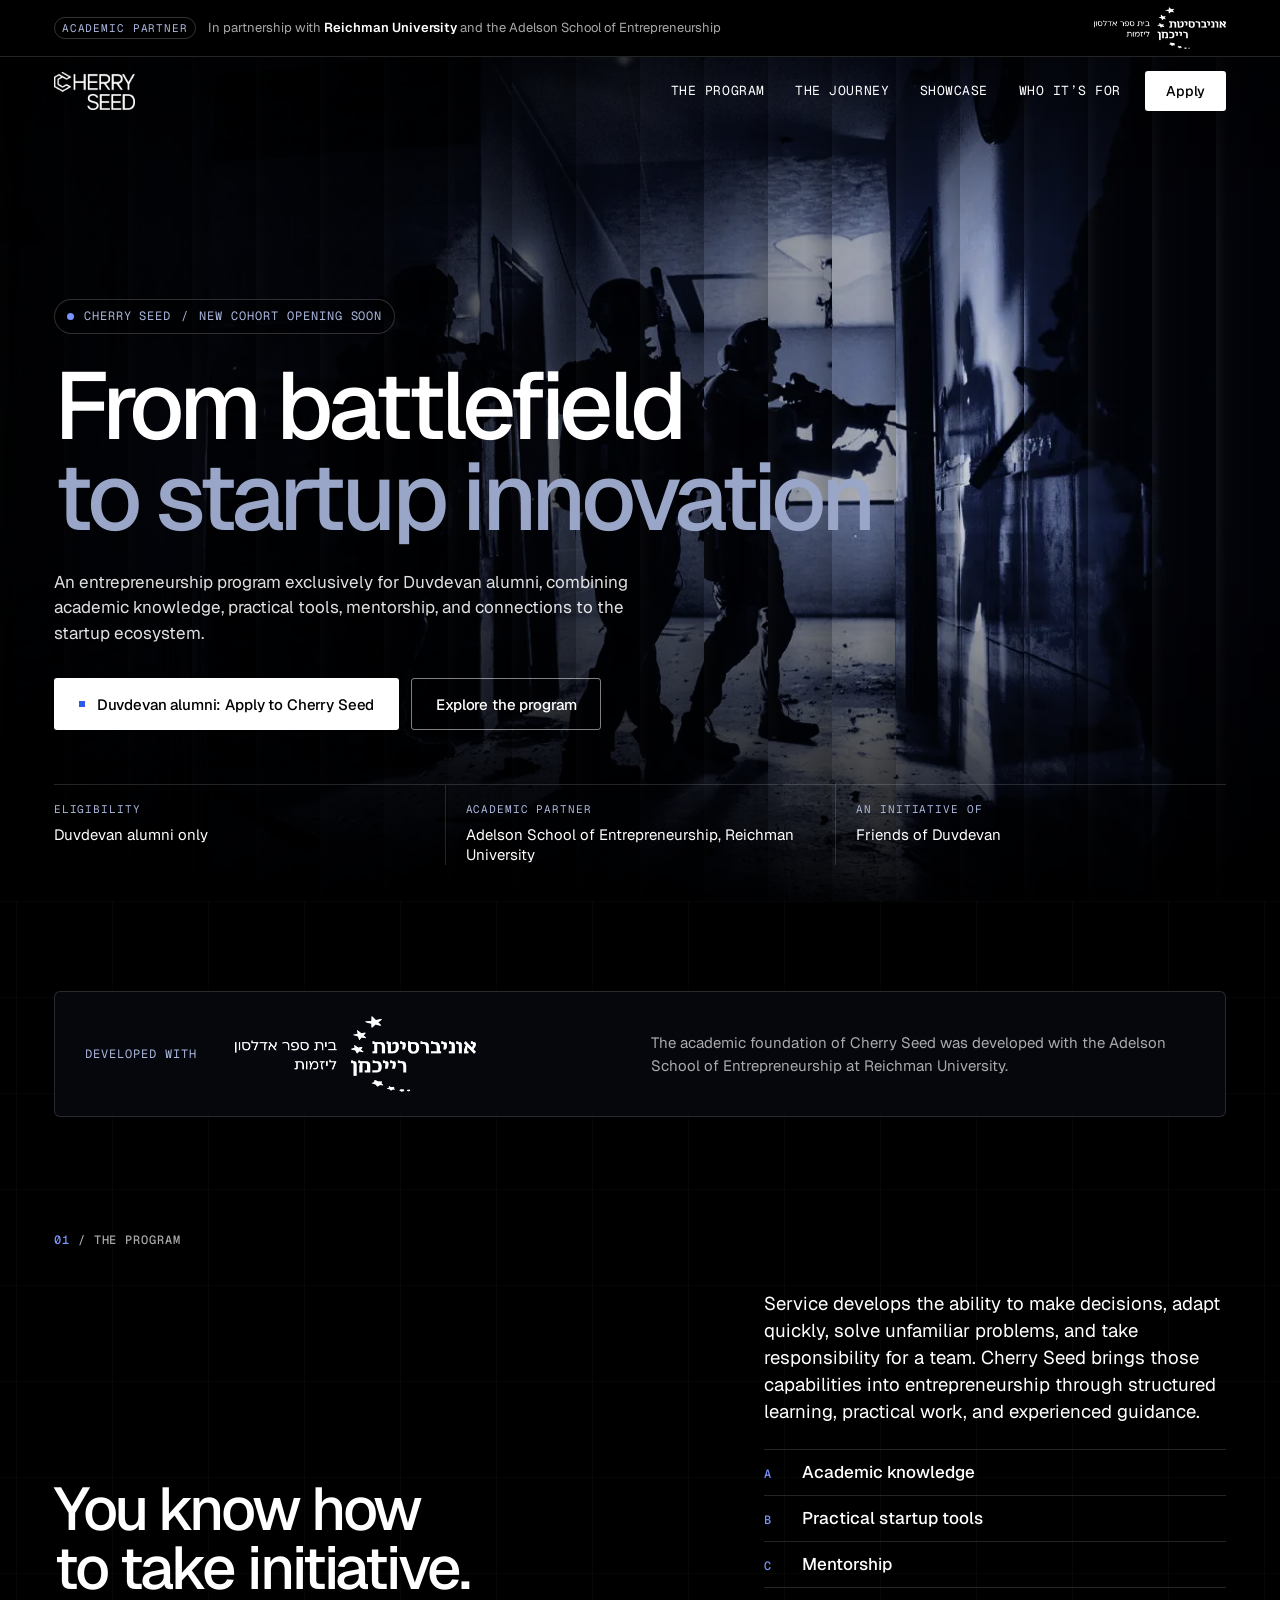
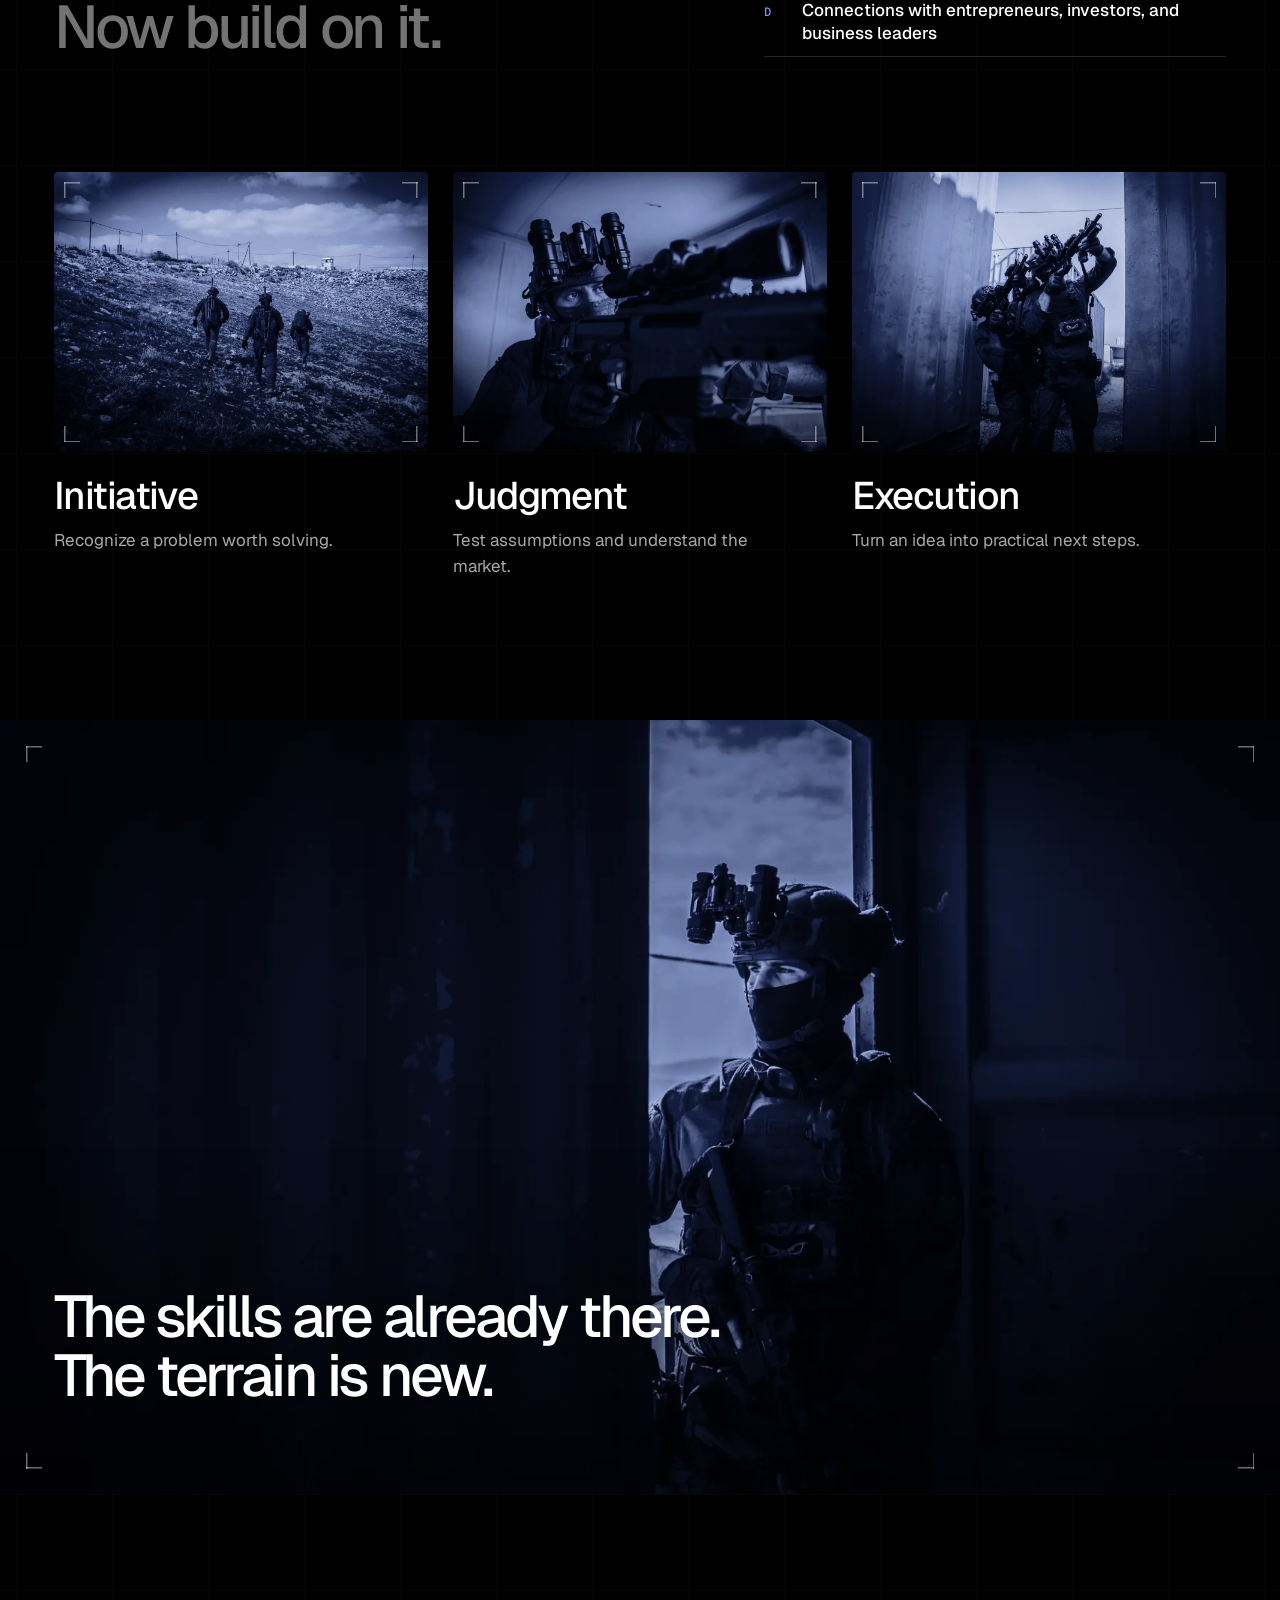
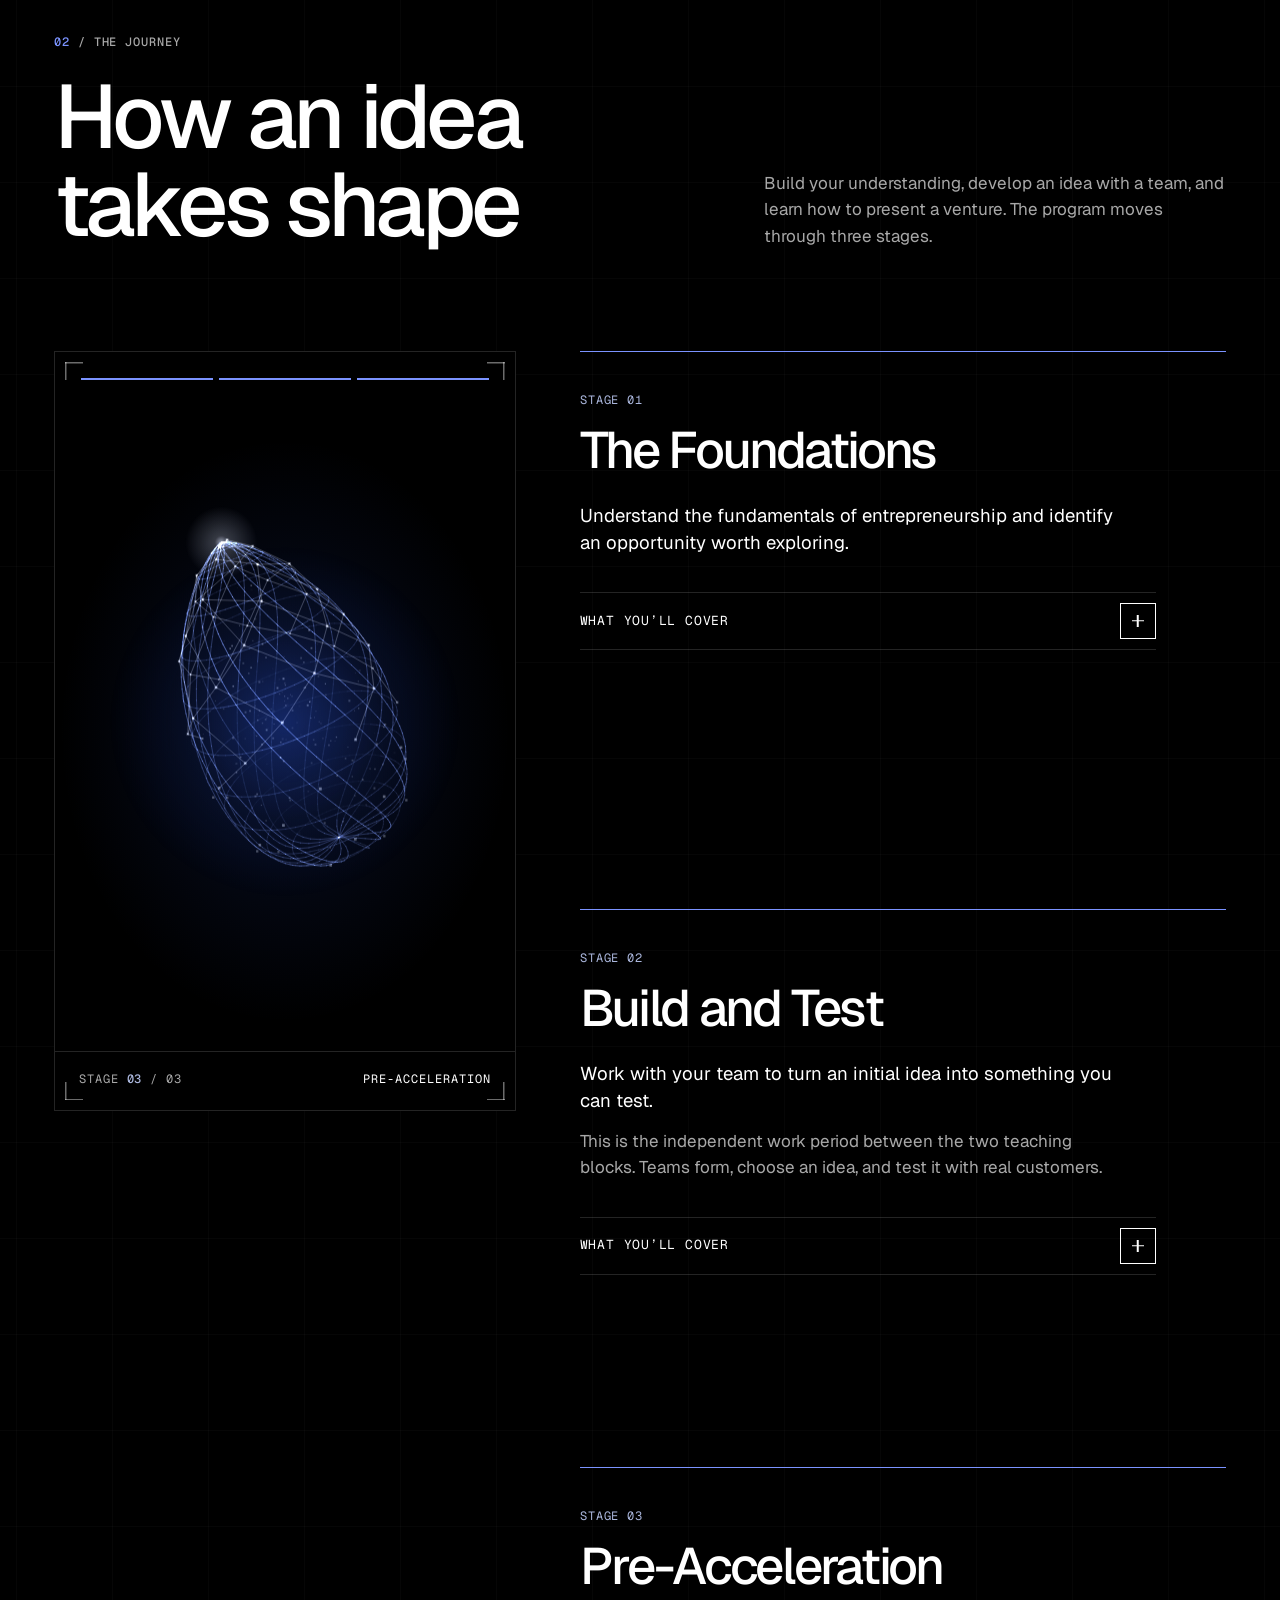
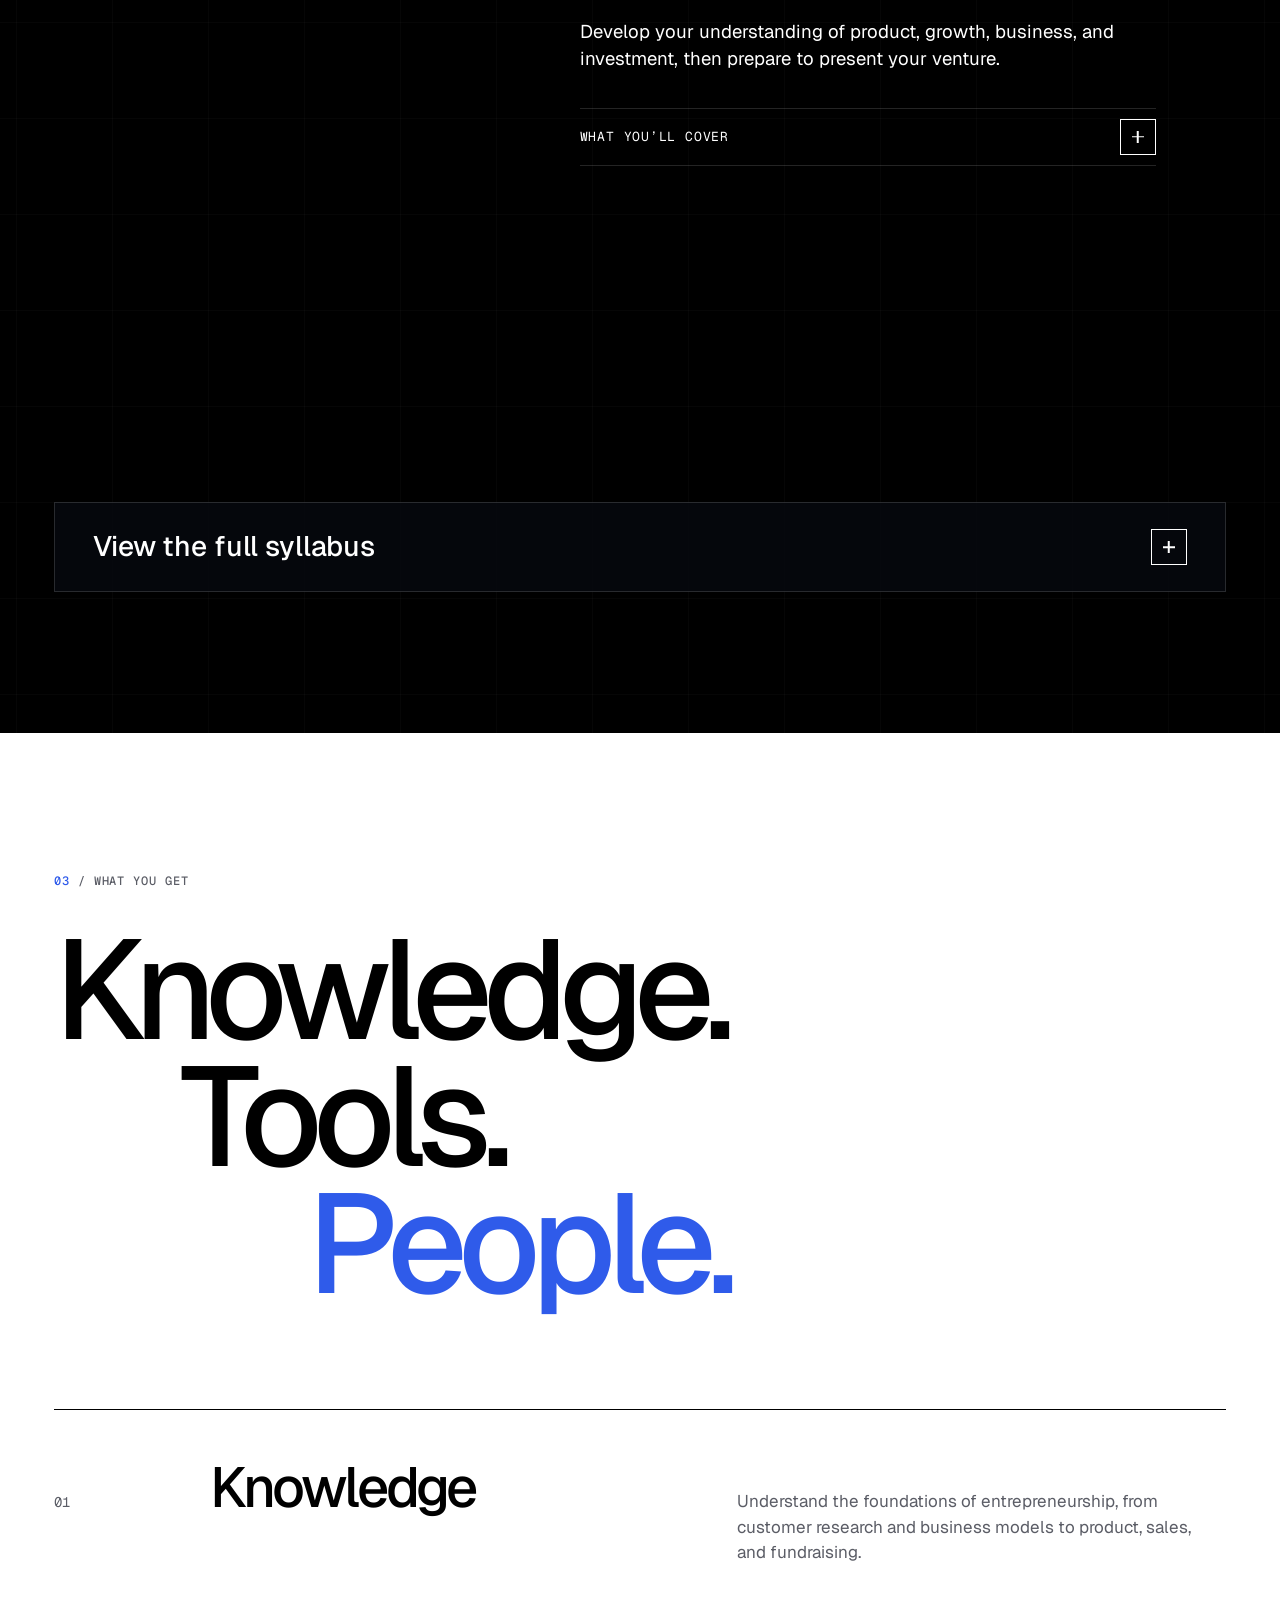
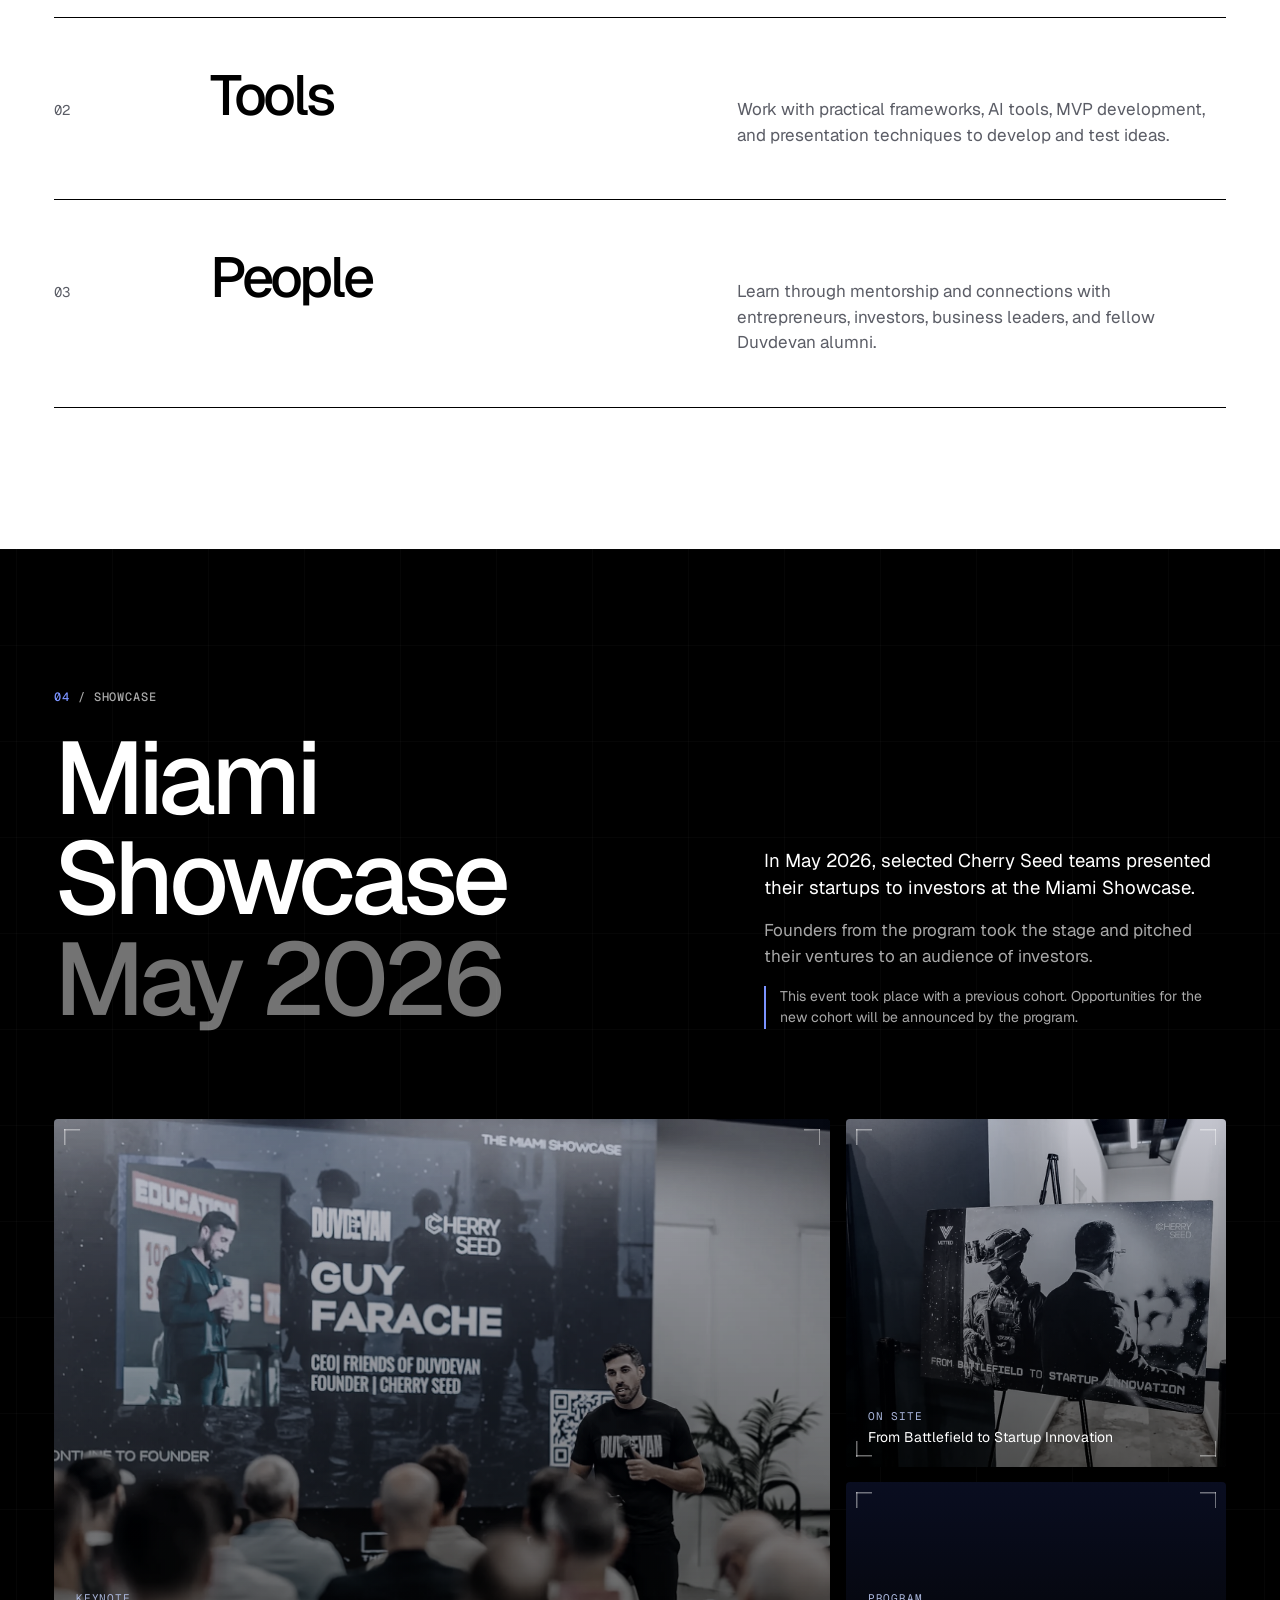
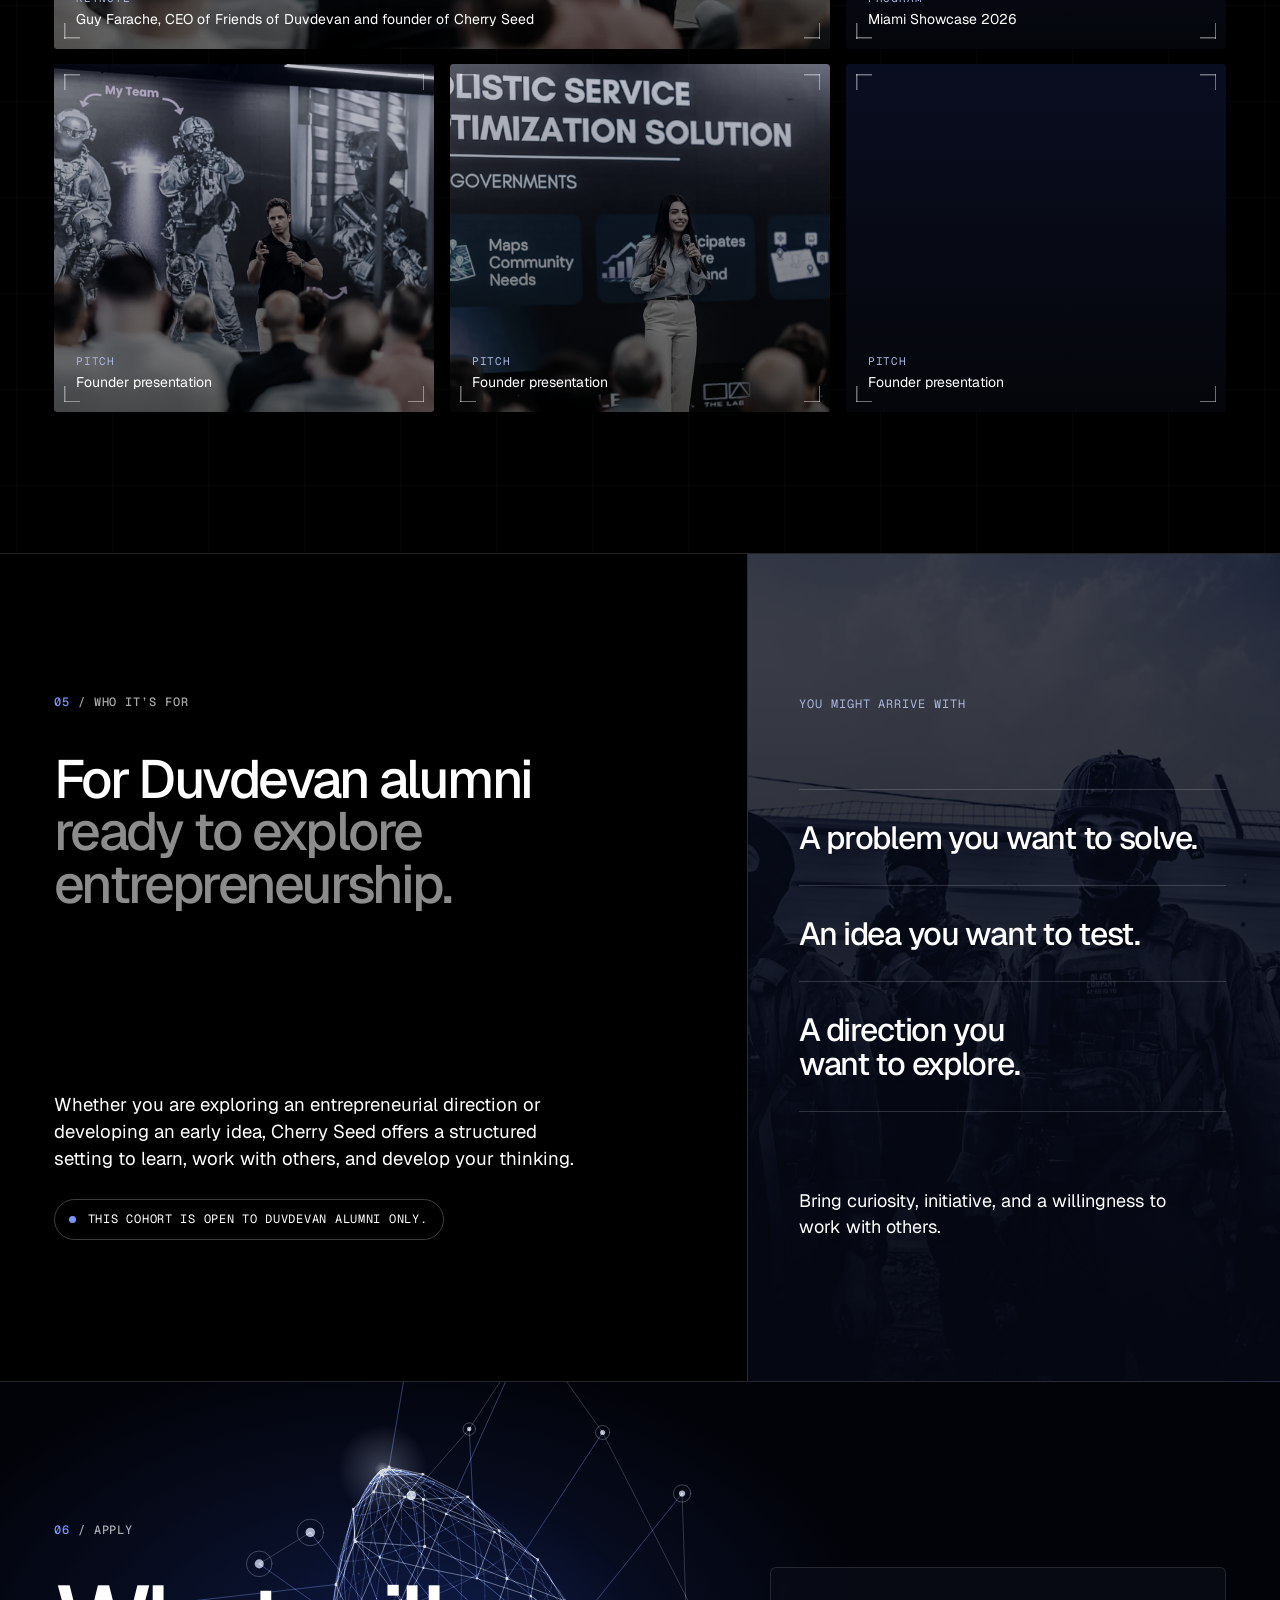
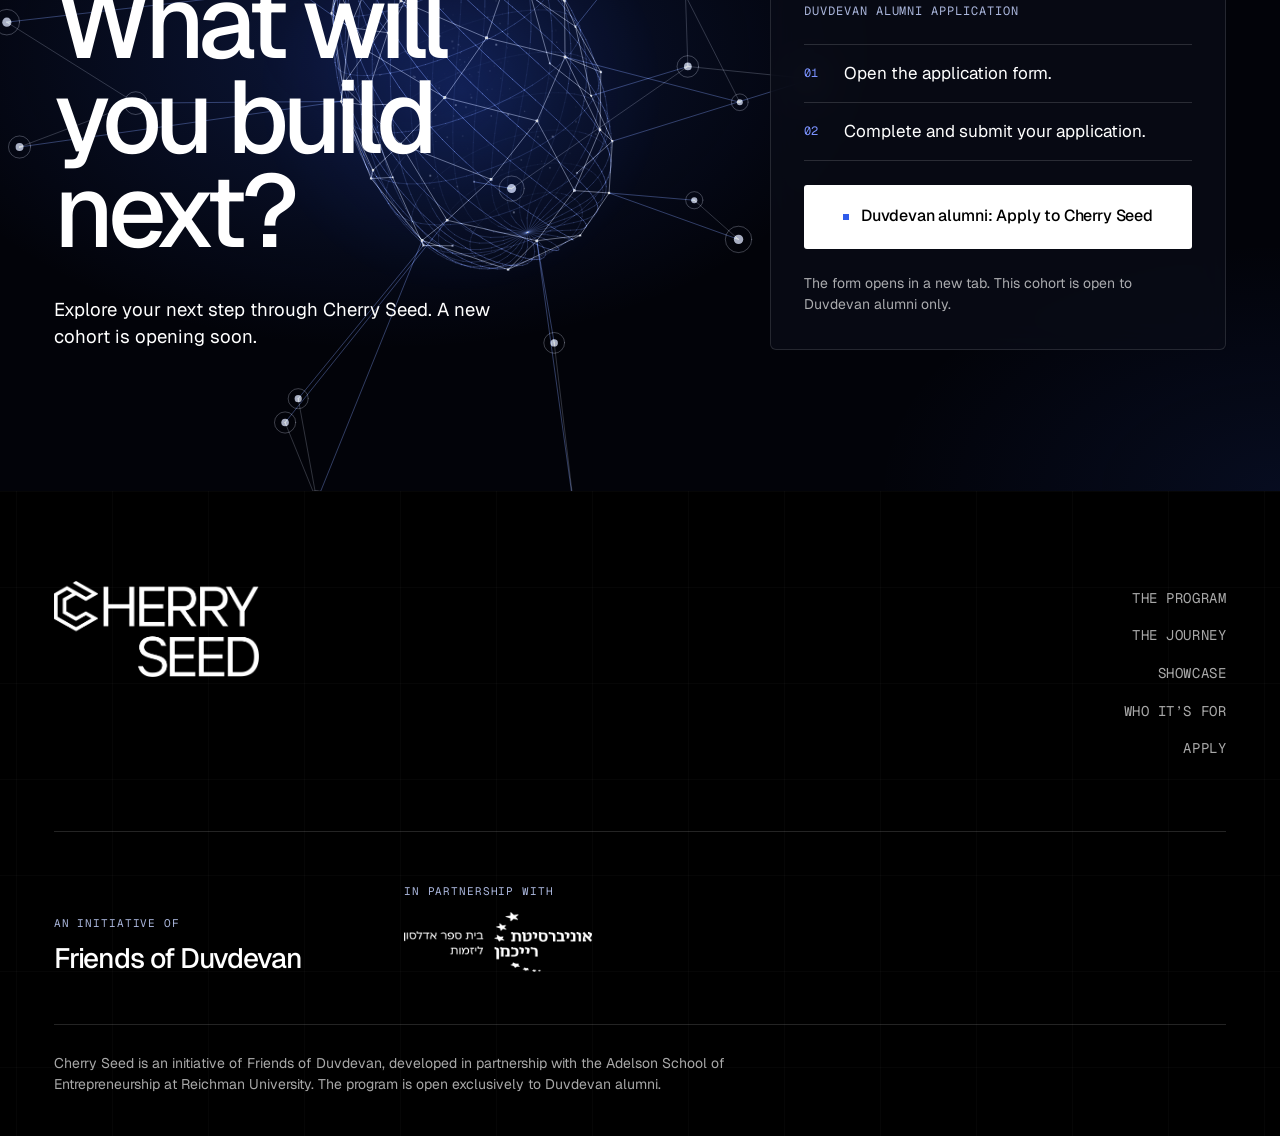
==== commit d3ee9f0c: "Cache-bust updated photography Co-Authored-By: Claude Opus 5.5 <noreply@anthropic.com>" ====
--- a/index.html
+++ b/index.html
@@ -9,13 +9,13 @@
   <meta property="og:title" content="Cherry Seed | From Battlefield to Startup Innovation">
   <meta property="og:description" content="An entrepreneurship program exclusively for Duvdevan alumni, combining academic knowledge, practical tools, mentorship, and connections to the startup ecosystem.">
   <meta property="og:type" content="website">
-  <meta property="og:image" content="assets/photos/hero-corridor-duo.webp">
+  <meta property="og:image" content="assets/photos/hero-corridor-duo.webp?v=2">
   <link rel="icon" type="image/png" href="assets/favicon.png">
   <link rel="apple-touch-icon" href="assets/apple-touch-icon.png">
   <link rel="preconnect" href="https://fonts.googleapis.com">
   <link rel="preconnect" href="https://fonts.gstatic.com" crossorigin>
   <link rel="stylesheet" href="https://fonts.googleapis.com/css2?family=Geist:wght@300..700&family=Geist+Mono:wght@400..600&display=swap">
-  <link rel="preload" href="assets/photos/hero-corridor-duo.webp" as="image">
+  <link rel="preload" href="assets/photos/hero-corridor-duo.webp?v=2" as="image">
   <link rel="stylesheet" href="styles.css">
   <script>
     document.documentElement.classList.add("js");
@@ -136,21 +136,21 @@
         <ul class="capabilities" aria-label="Capabilities the program helps you develop">
           <li class="capability reveal">
             <figure class="photo photo--duo capability__photo">
-              <img src="assets/photos/ridge-walk-duo.webp" width="1400" height="934" alt="" loading="lazy" decoding="async">
+              <img src="assets/photos/ridge-walk-duo.webp?v=2" width="1400" height="934" alt="" loading="lazy" decoding="async">
             </figure>
             <h3 class="capability__word">Initiative</h3>
             <p>Recognize a problem worth solving.</p>
           </li>
           <li class="capability reveal">
             <figure class="photo photo--duo capability__photo">
-              <img src="assets/photos/scope-duo.webp" width="1400" height="934" alt="" loading="lazy" decoding="async">
+              <img src="assets/photos/scope-duo.webp?v=2" width="1400" height="934" alt="" loading="lazy" decoding="async">
             </figure>
             <h3 class="capability__word">Judgment</h3>
             <p>Test assumptions and understand the market.</p>
           </li>
           <li class="capability reveal">
             <figure class="photo photo--duo capability__photo">
-              <img src="assets/photos/stack-entry-duo.webp" width="1400" height="934" alt="" loading="lazy" decoding="async">
+              <img src="assets/photos/stack-entry-duo.webp?v=2" width="1400" height="934" alt="" loading="lazy" decoding="async">
             </figure>
             <h3 class="capability__word">Execution</h3>
             <p>Turn an idea into practical next steps.</p>
@@ -162,7 +162,7 @@
     <!-- FULL-BLEED PHOTO BREAK -->
     <section class="break" aria-label="From service to entrepreneurship">
       <figure class="photo photo--duo break__photo">
-        <img src="assets/photos/doorway-bw-duo.webp" width="1800" height="1201" alt="A Duvdevan soldier standing in a doorway, looking out." loading="lazy" decoding="async">
+        <img src="assets/photos/doorway-bw-duo.webp?v=2" width="1800" height="1201" alt="A Duvdevan soldier standing in a doorway, looking out." loading="lazy" decoding="async">
       </figure>
       <div class="container break__inner">
         <p class="break__line reveal">The skills are already there.<br>The terrain is new.</p>
@@ -396,7 +396,7 @@
       </div>
       <div class="who__panel">
         <figure class="photo photo--duo who__photo" aria-hidden="true">
-          <img src="assets/photos/team-portrait-duo.webp" width="1600" height="1067" alt="" loading="lazy" decoding="async">
+          <img src="assets/photos/team-portrait-duo.webp?v=2" width="1600" height="1067" alt="" loading="lazy" decoding="async">
         </figure>
         <p class="who__panel-label">You might arrive with</p>
         <ul class="prompts">
--- a/styles.css
+++ b/styles.css
@@ -472,7 +472,7 @@
 }
 .hero__field,
 .strip__light {
-  background: #010206 url("assets/photos/hero-corridor-duo.webp") 55% 40% / cover no-repeat;
+  background: #010206 url("assets/photos/hero-corridor-duo.webp?v=2") 55% 40% / cover no-repeat;
 }
 .hero__field {
   position: absolute;
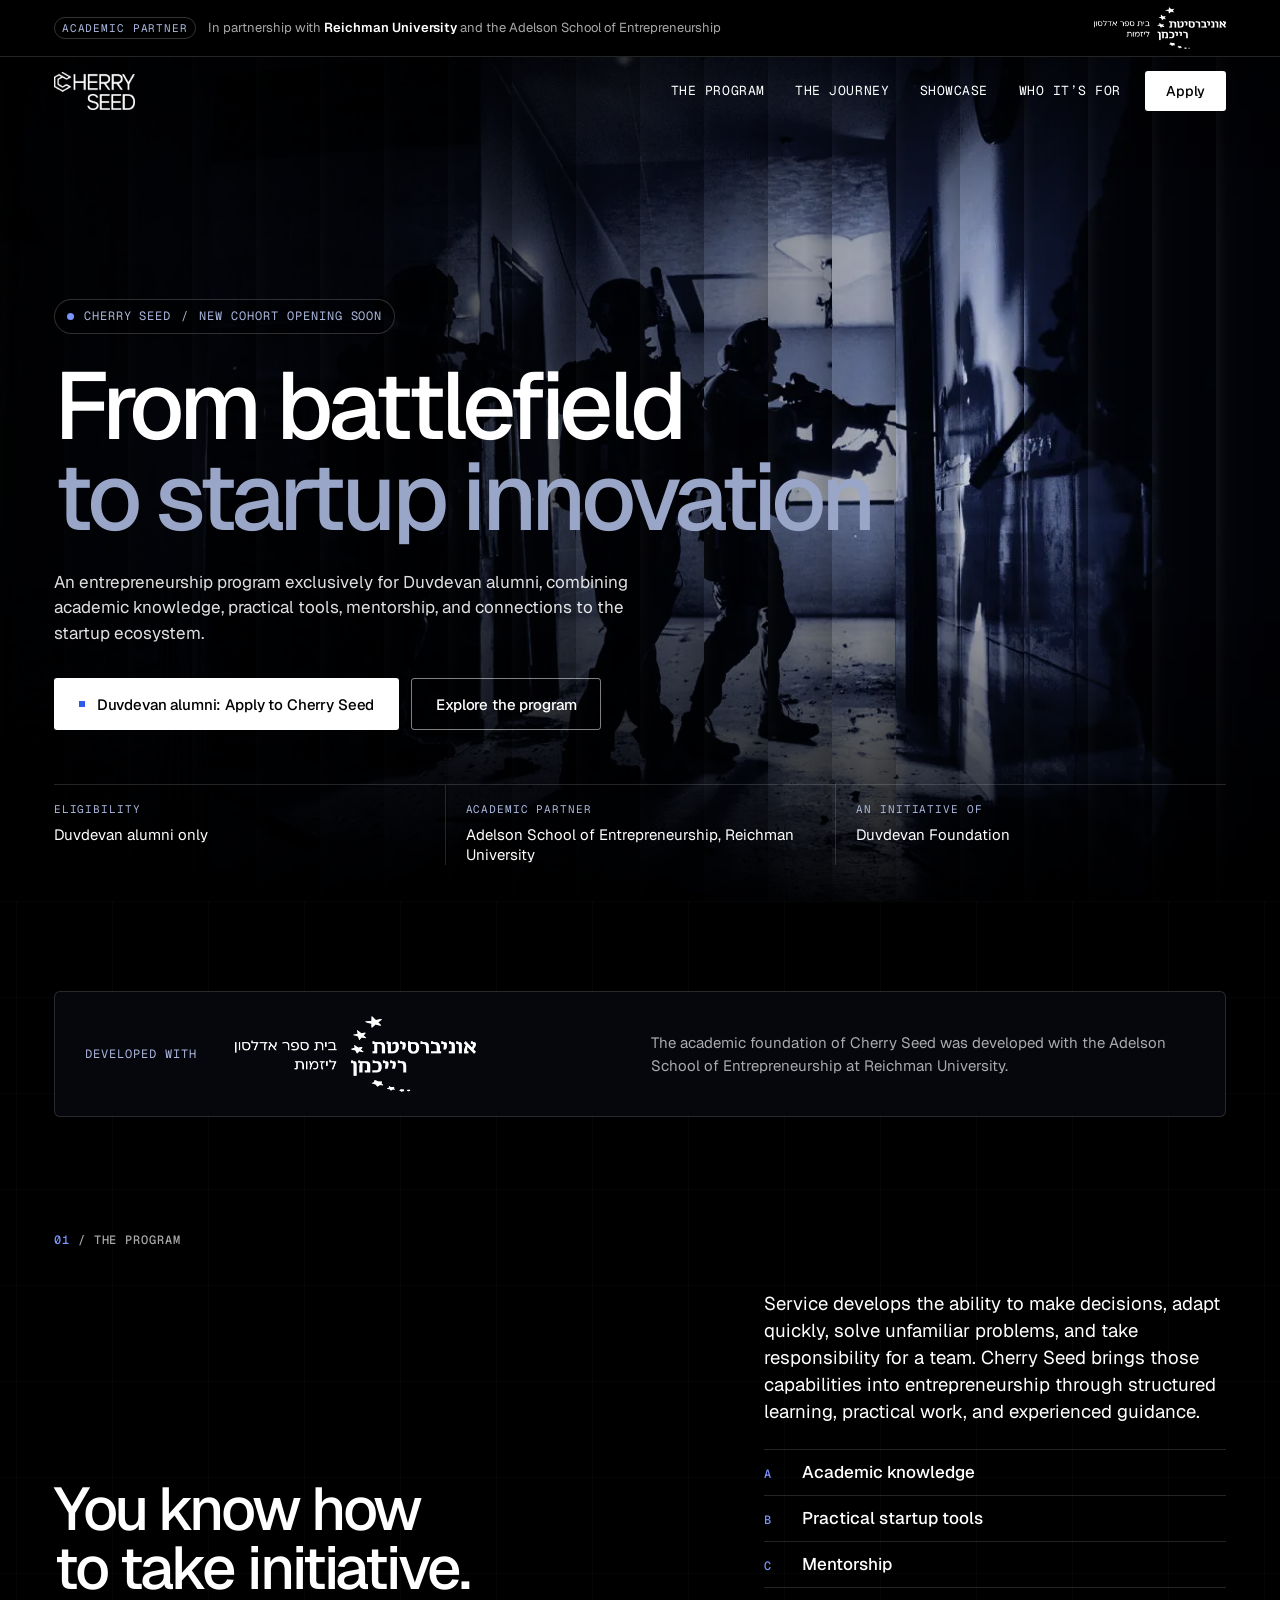
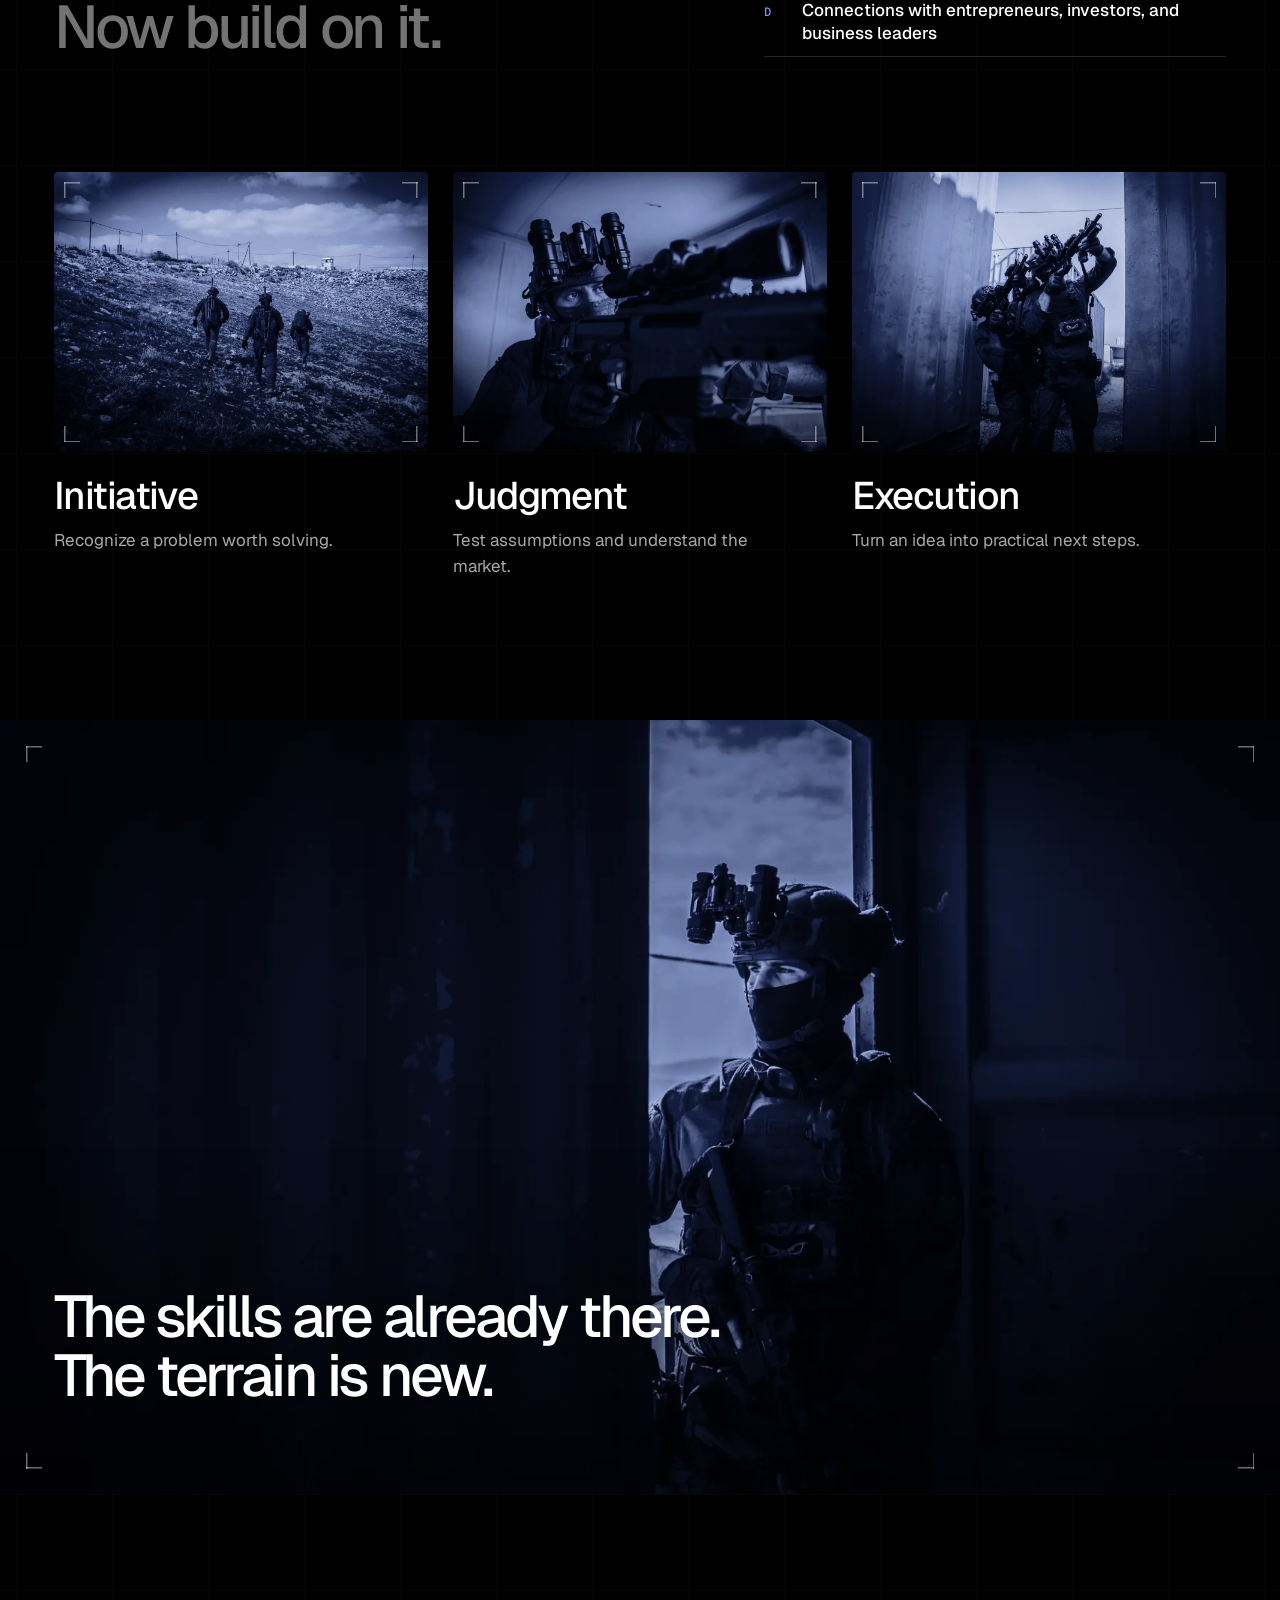
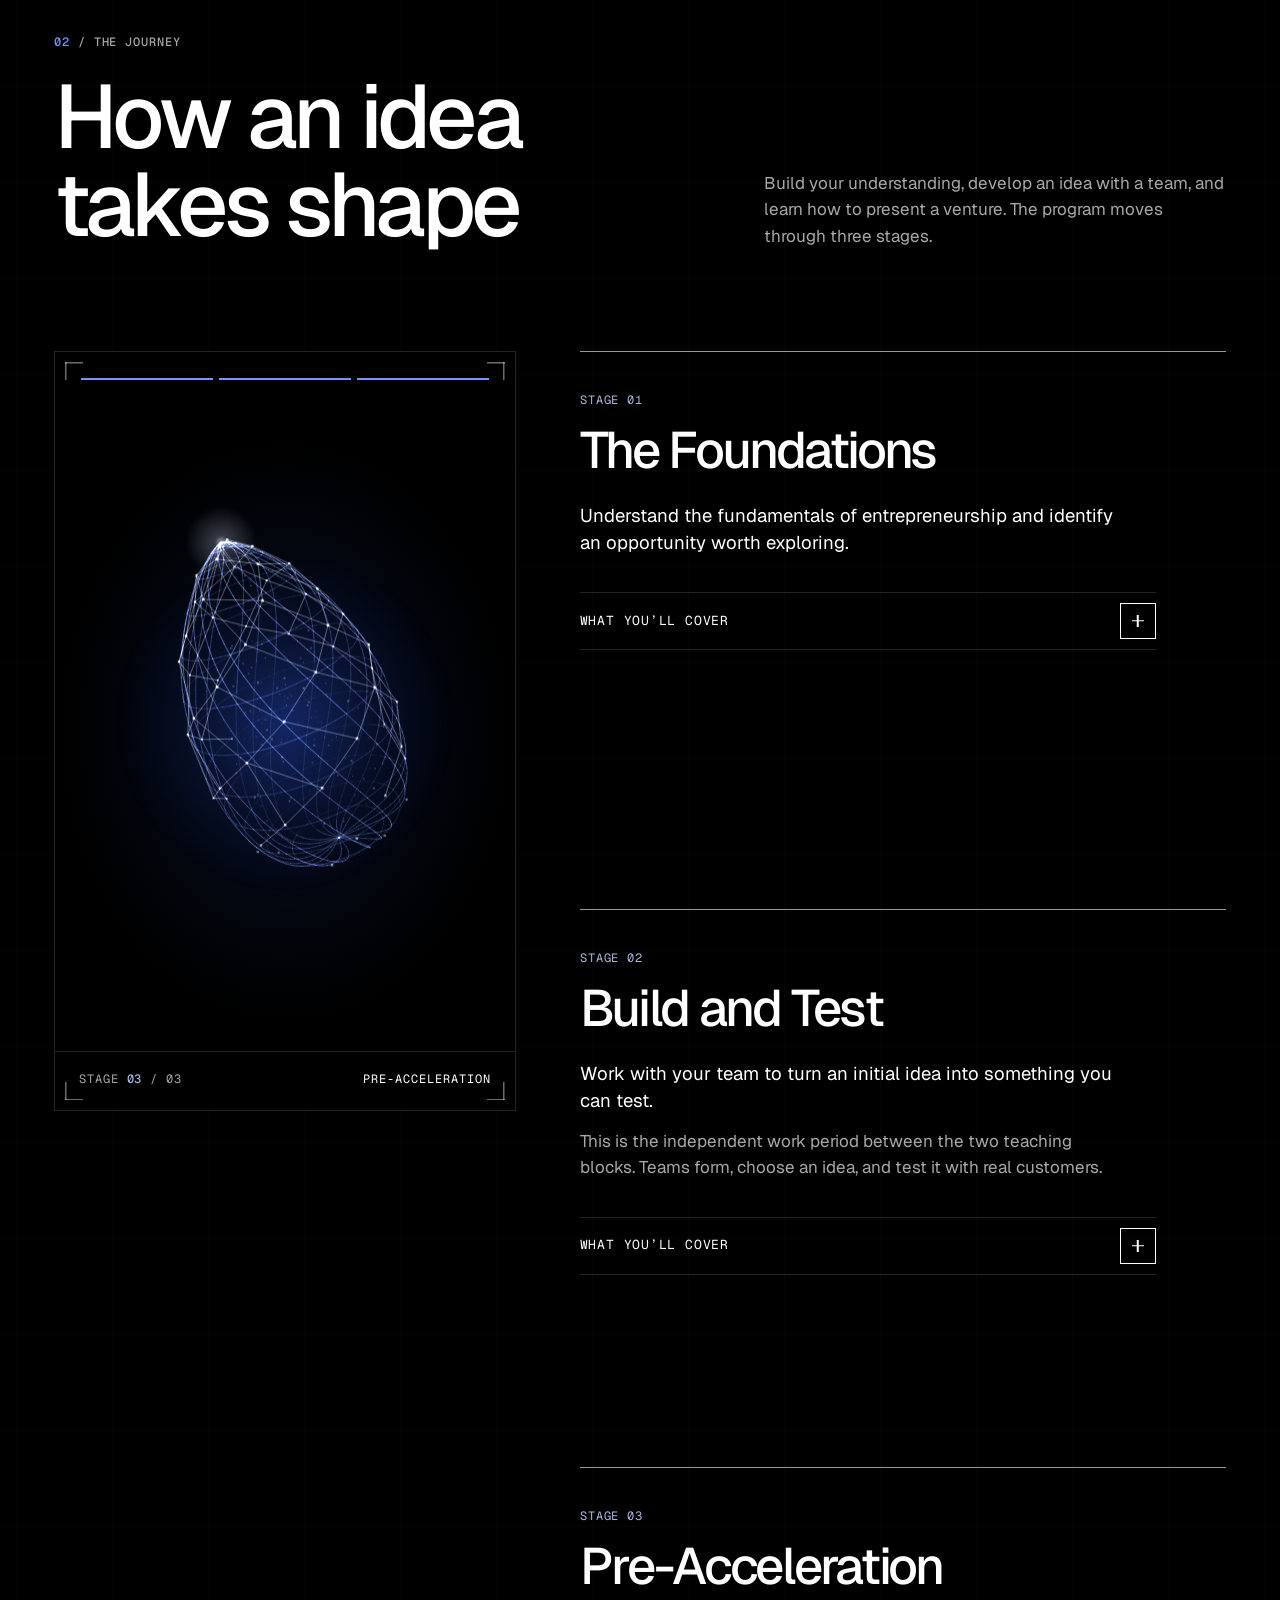
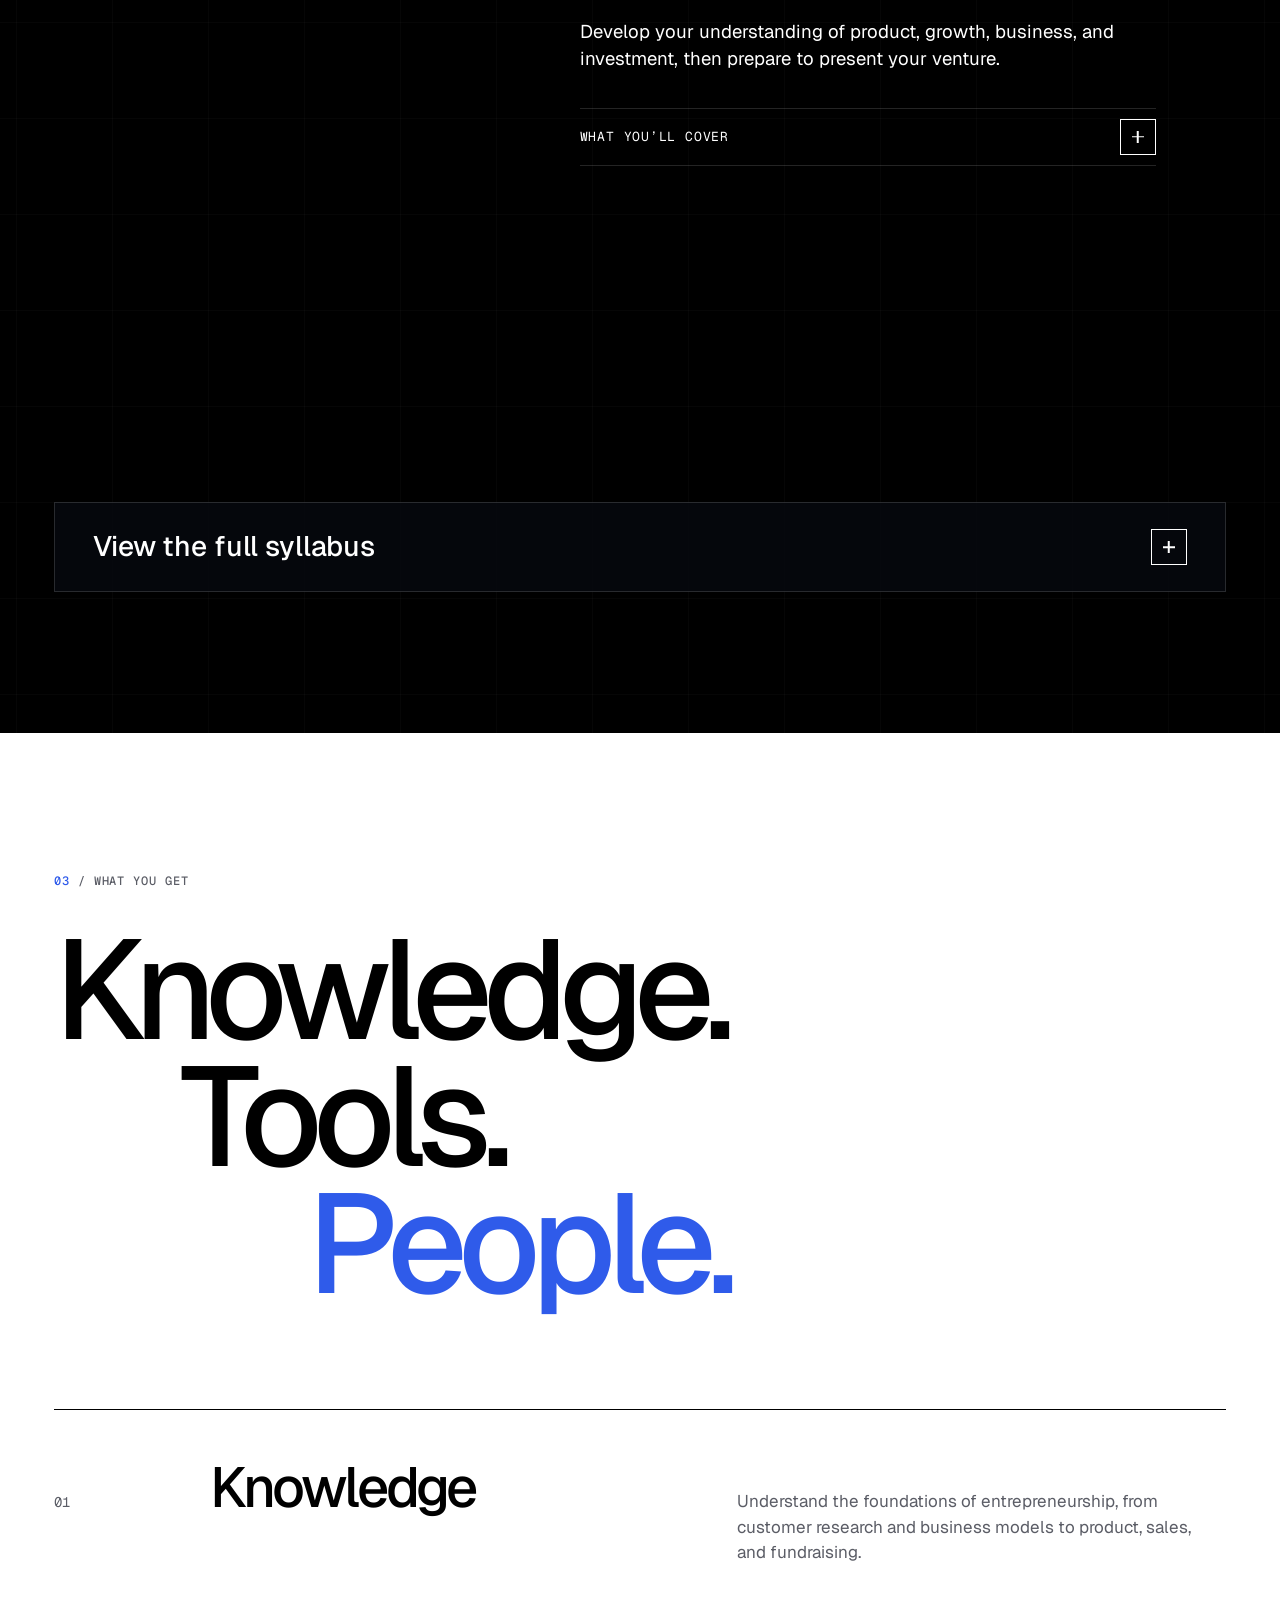
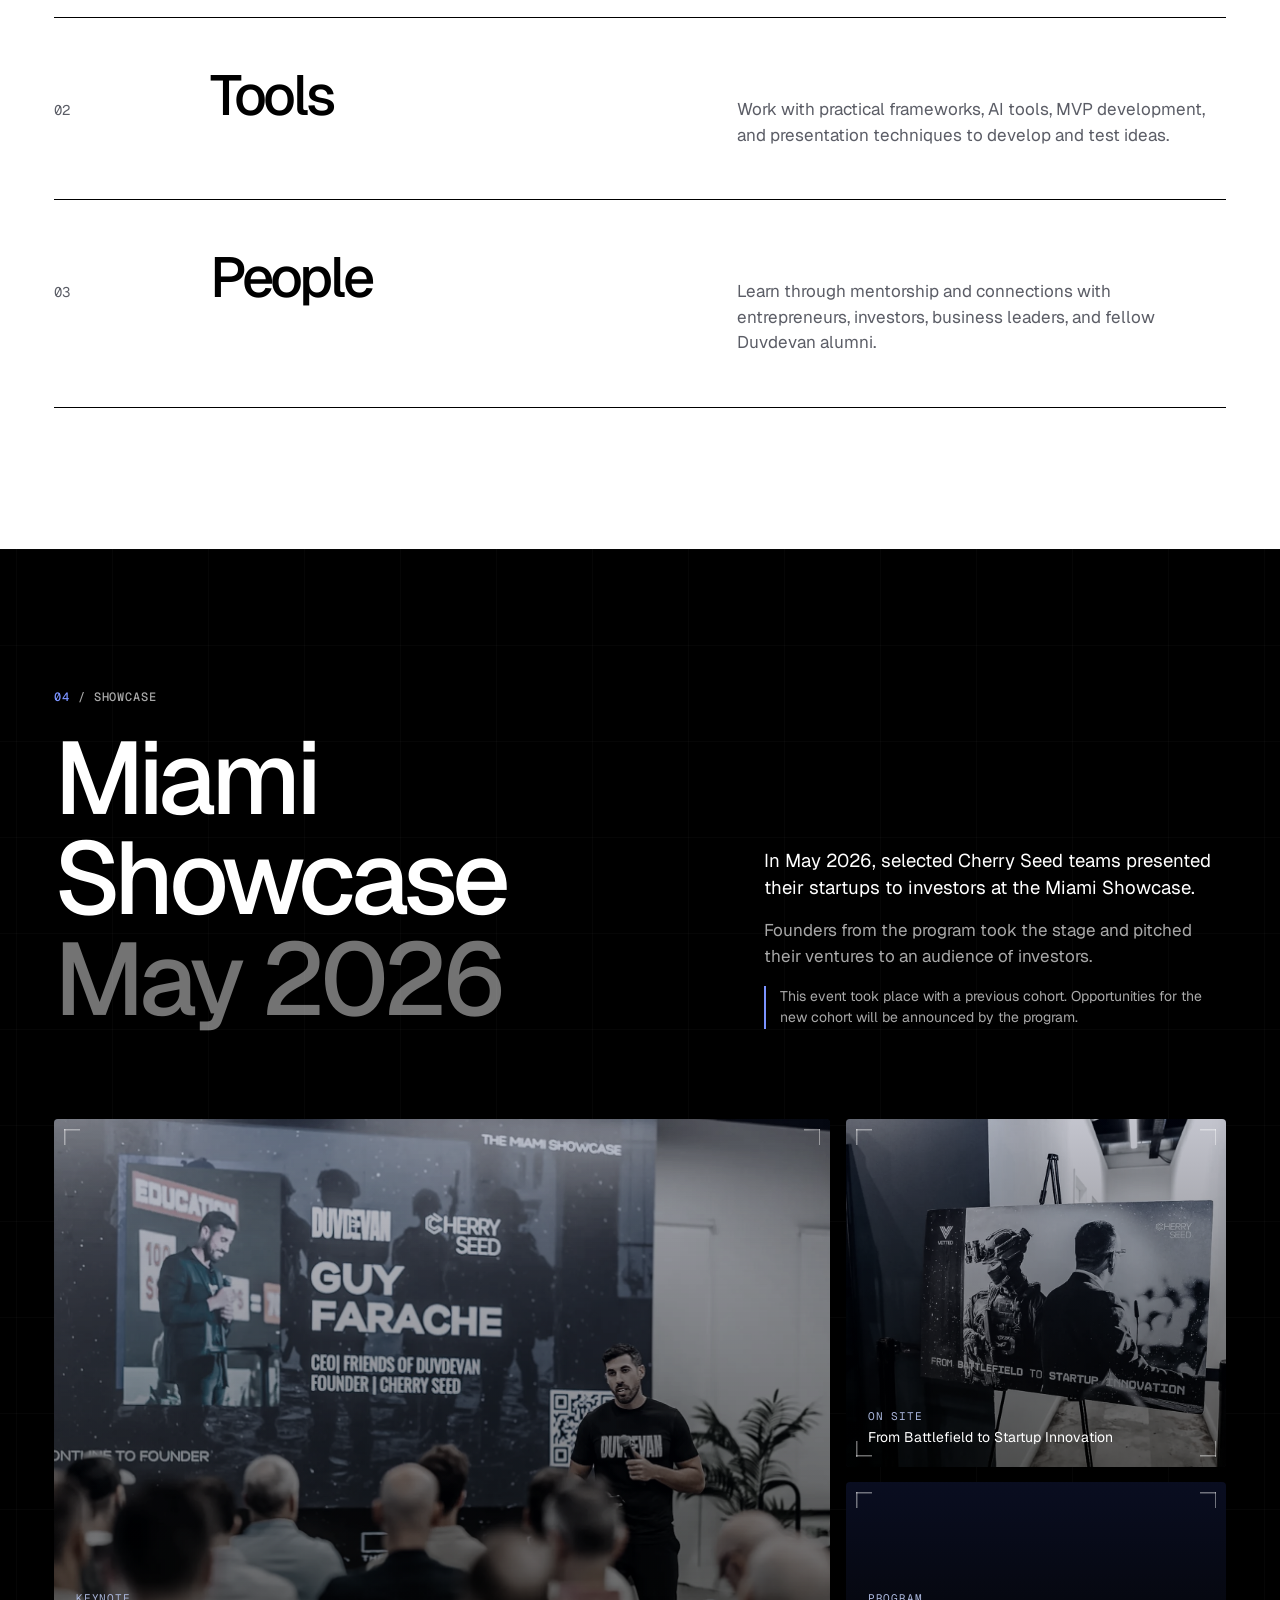
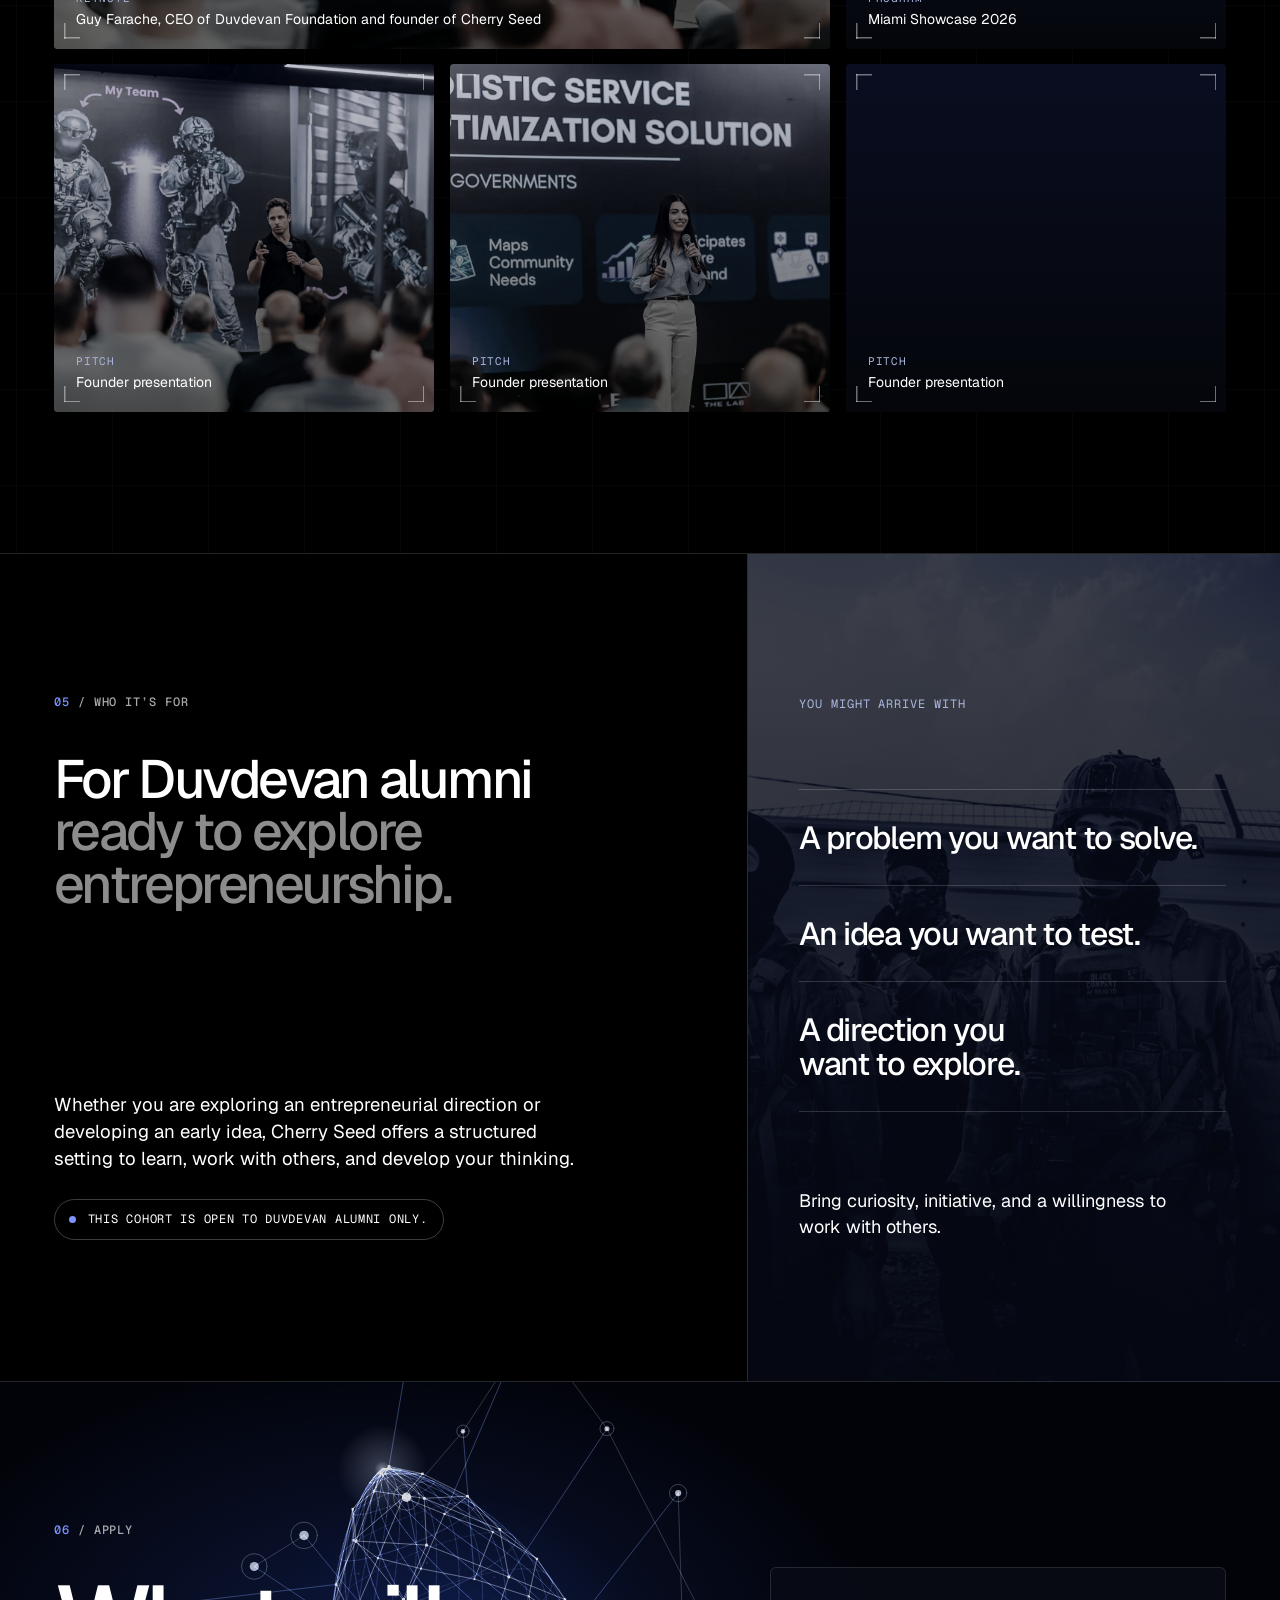
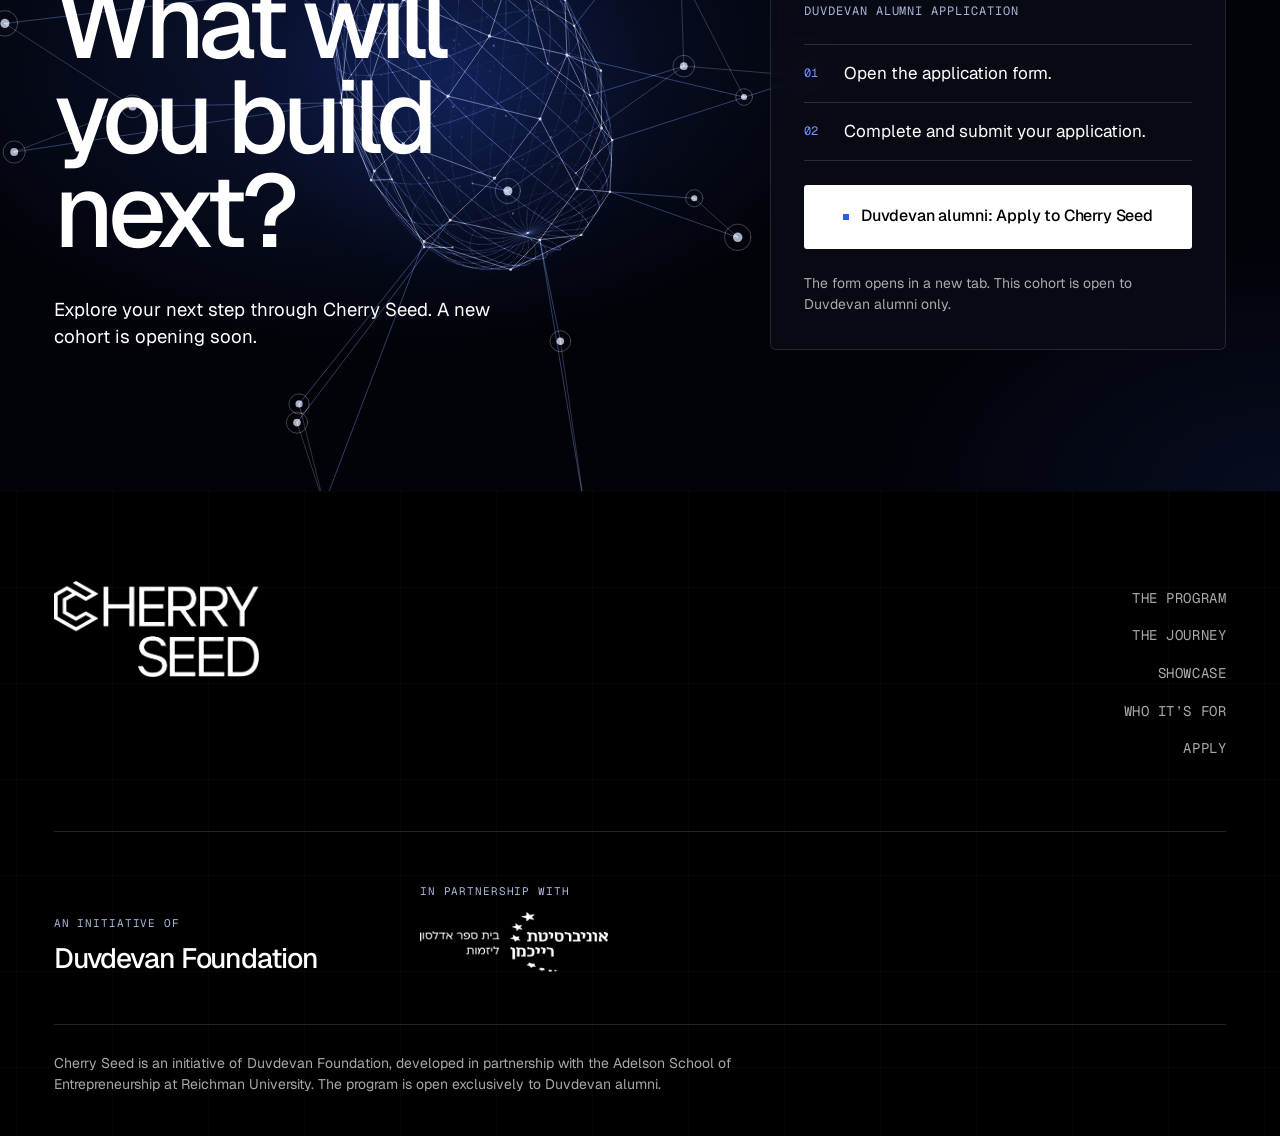
==== commit b12e1c99: "Rename Friends of Duvdevan to Duvdevan Foundation Co-Authored-By: Claude Opus 5.5 <noreply@anthropic" ====
--- a/index.html
+++ b/index.html
@@ -99,7 +99,7 @@
           </div>
           <div class="hud__cell">
             <dt>An initiative of</dt>
-            <dd>Friends of Duvdevan</dd>
+            <dd>Duvdevan Foundation</dd>
           </div>
         </dl>
       </div>
@@ -356,8 +356,8 @@
 
         <div class="showcase__grid">
           <figure class="photo photo--event showcase__a reveal">
-            <img src="assets/photos/showcase-keynote.webp" width="1600" height="1067" alt="Guy Farache, CEO of Friends of Duvdevan and founder of Cherry Seed, speaking at the Miami Showcase." loading="lazy" decoding="async">
-            <figcaption><span>Keynote</span>Guy Farache, CEO of Friends of Duvdevan and founder of Cherry Seed</figcaption>
+            <img src="assets/photos/showcase-keynote.webp" width="1600" height="1067" alt="Guy Farache, CEO of Duvdevan Foundation and founder of Cherry Seed, speaking at the Miami Showcase." loading="lazy" decoding="async">
+            <figcaption><span>Keynote</span>Guy Farache, CEO of Duvdevan Foundation and founder of Cherry Seed</figcaption>
           </figure>
           <figure class="photo photo--event showcase__b reveal">
             <img src="assets/photos/showcase-poster.webp" width="1400" height="934" alt="Event poster reading From Battlefield to Startup Innovation." loading="lazy" decoding="async">
@@ -452,14 +452,14 @@
       <div class="site-footer__partners">
         <div>
           <p class="site-footer__label">An initiative of</p>
-          <p class="site-footer__org">Friends of Duvdevan</p>
+          <p class="site-footer__org">Duvdevan Foundation</p>
         </div>
         <div>
           <p class="site-footer__label">In partnership with</p>
           <img class="site-footer__partner" src="assets/reichman-adelson-he-white.png" width="452" height="144" alt="Reichman University, Adelson School of Entrepreneurship">
         </div>
       </div>
-      <p class="site-footer__fine">Cherry Seed is an initiative of Friends of Duvdevan, developed in partnership with the Adelson School of Entrepreneurship at Reichman University. The program is open exclusively to Duvdevan alumni.</p>
+      <p class="site-footer__fine">Cherry Seed is an initiative of Duvdevan Foundation, developed in partnership with the Adelson School of Entrepreneurship at Reichman University. The program is open exclusively to Duvdevan alumni.</p>
     </div>
   </footer>
 
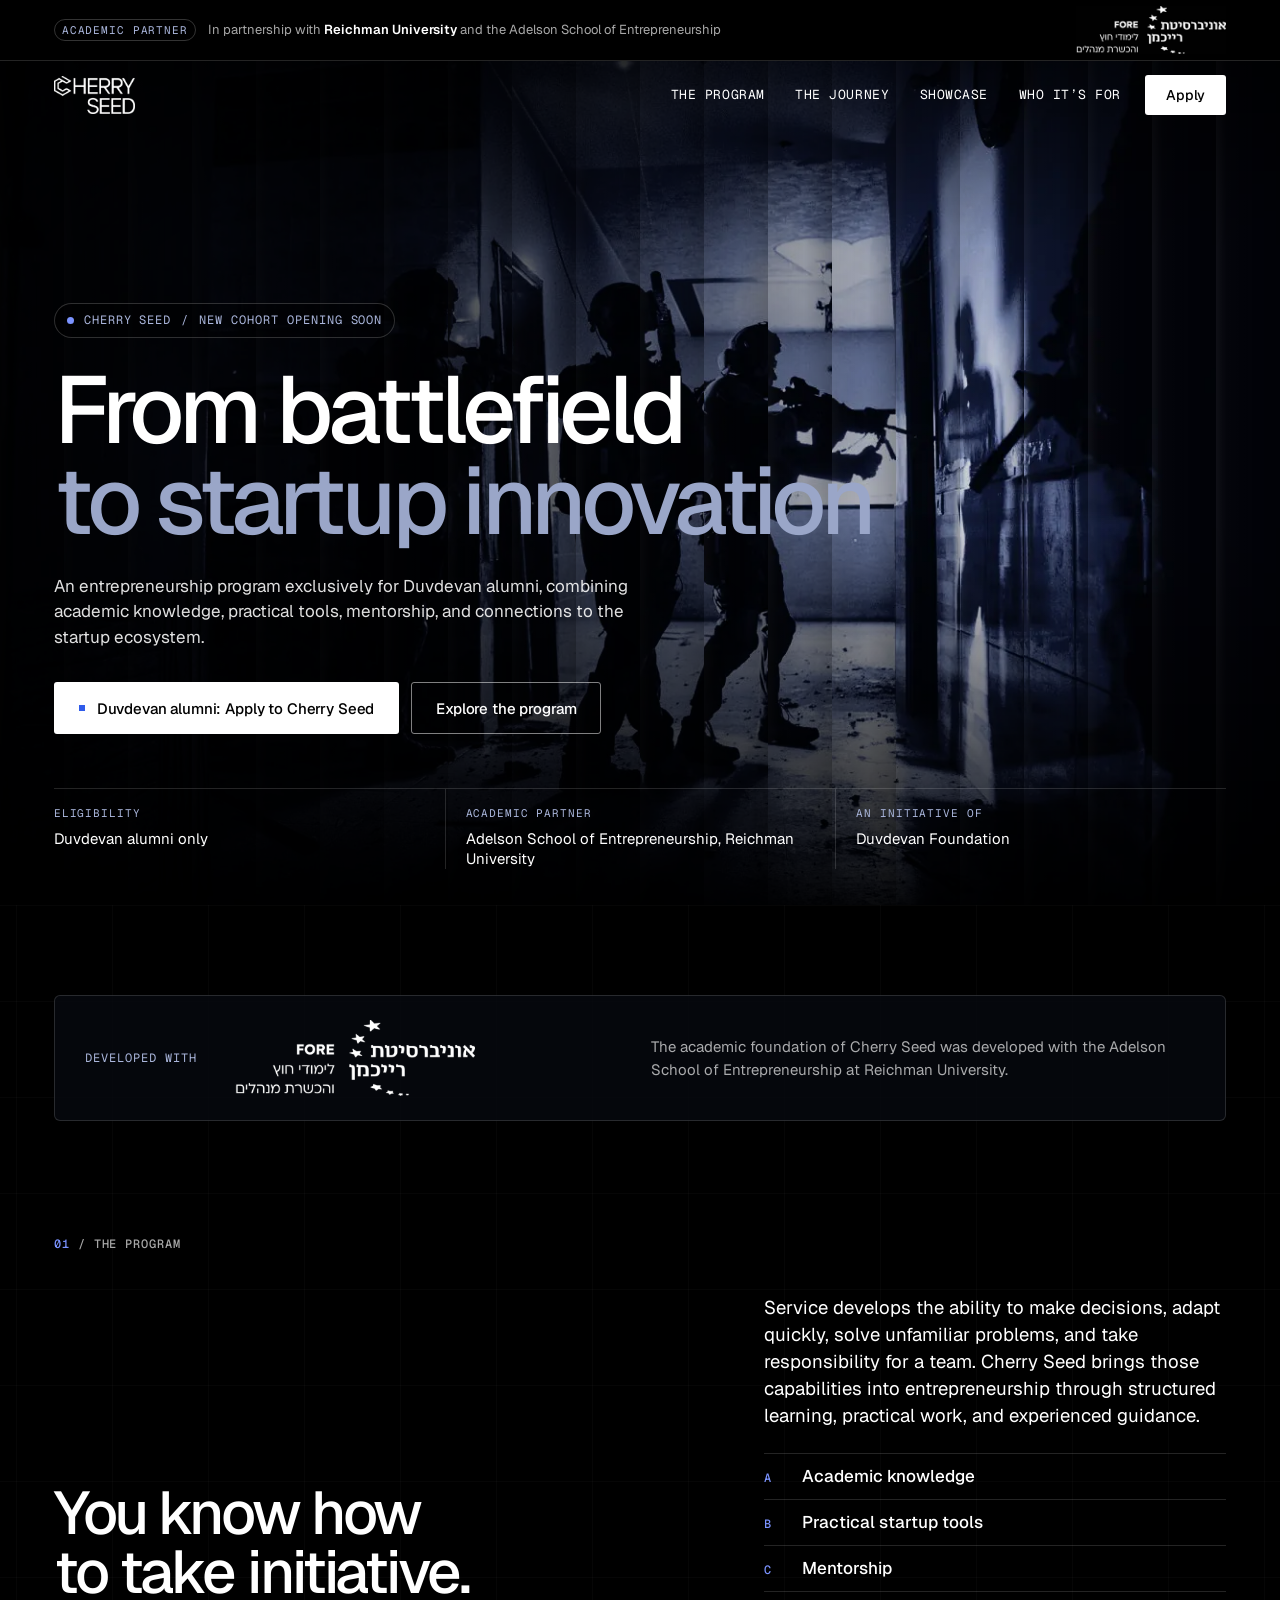
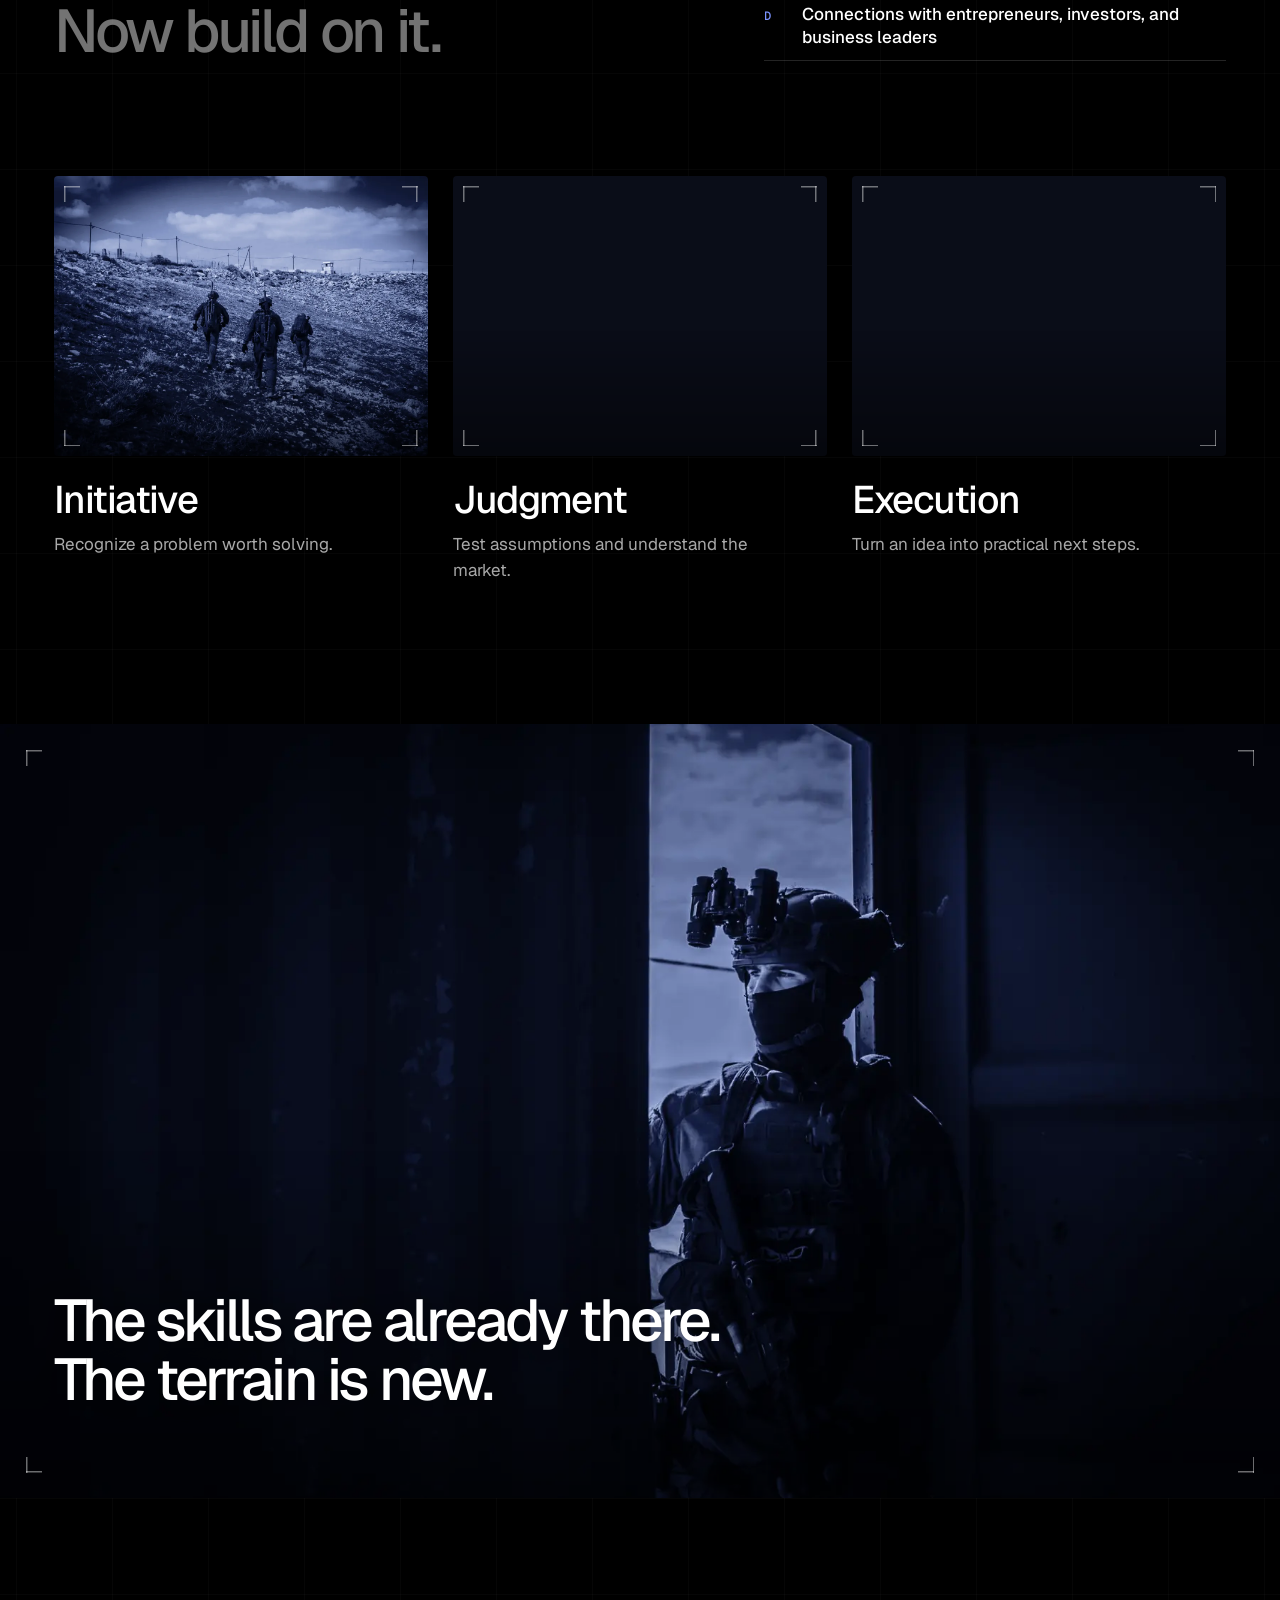
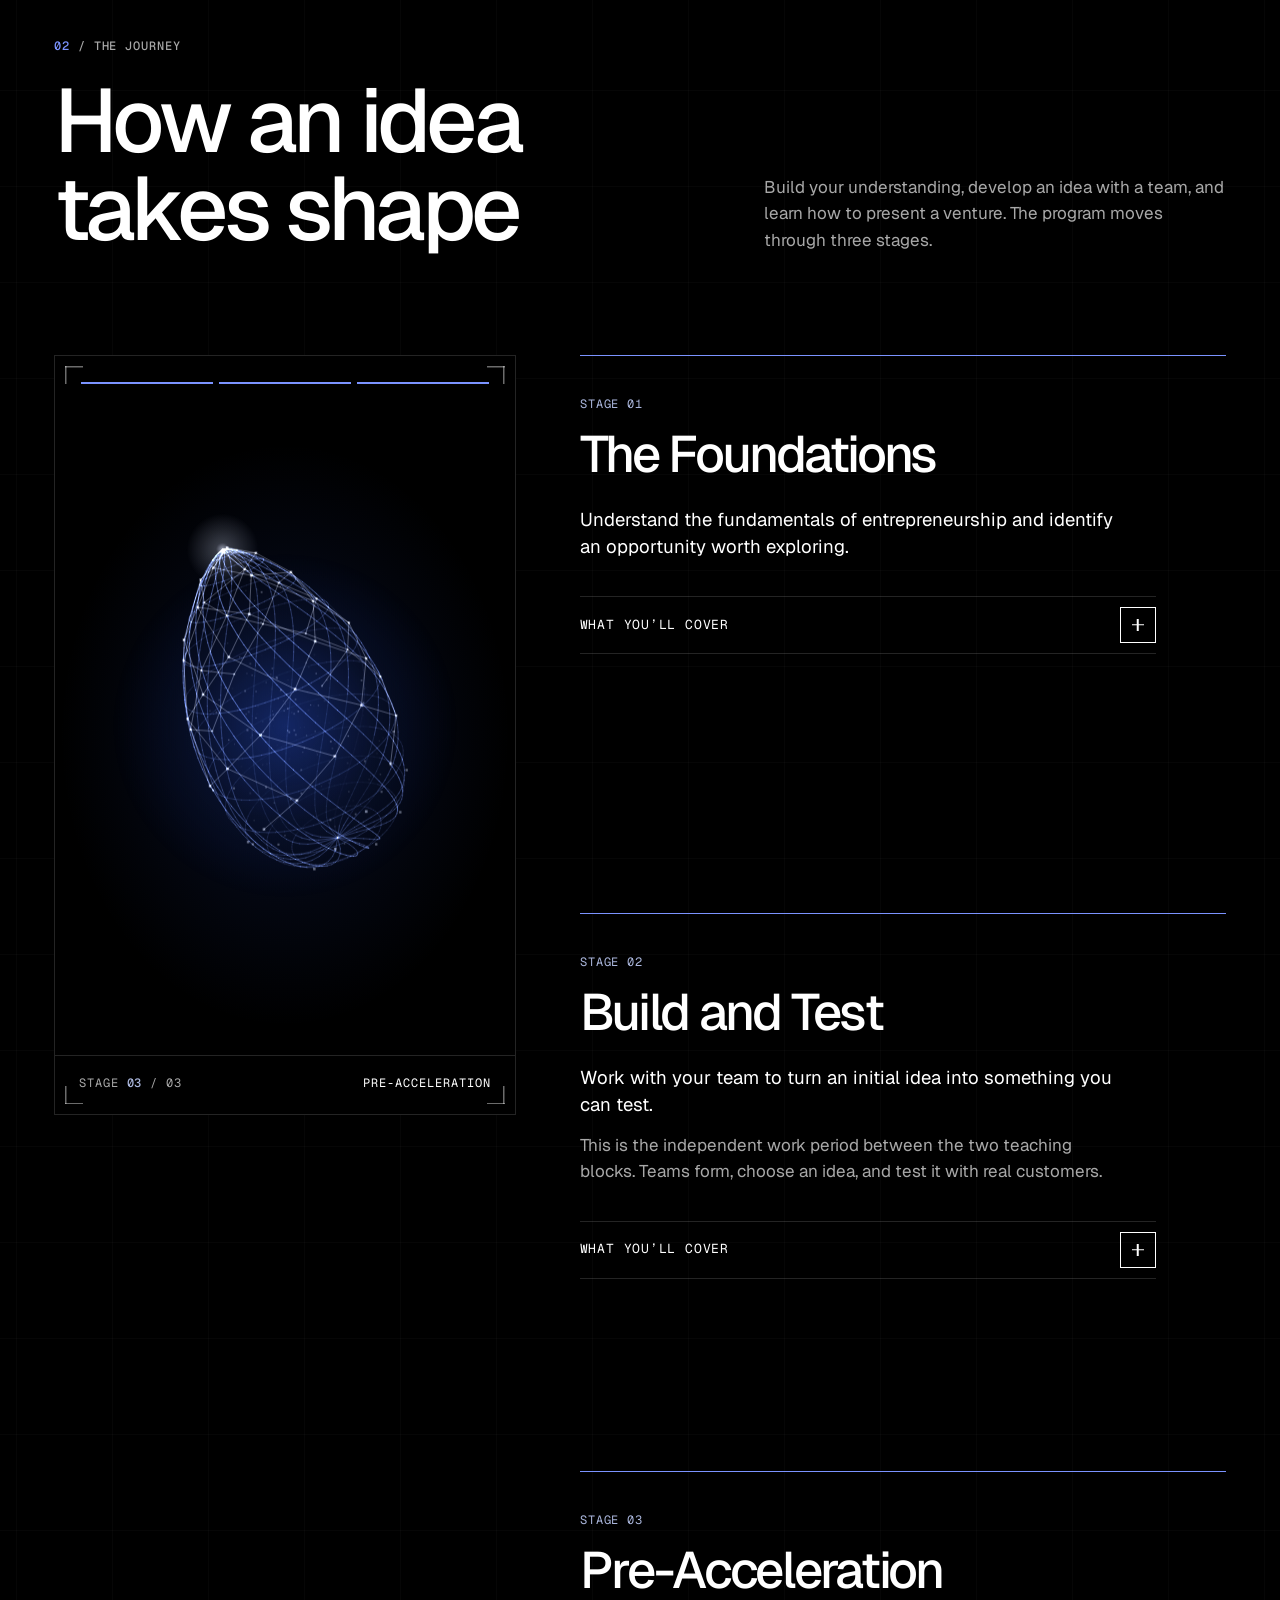
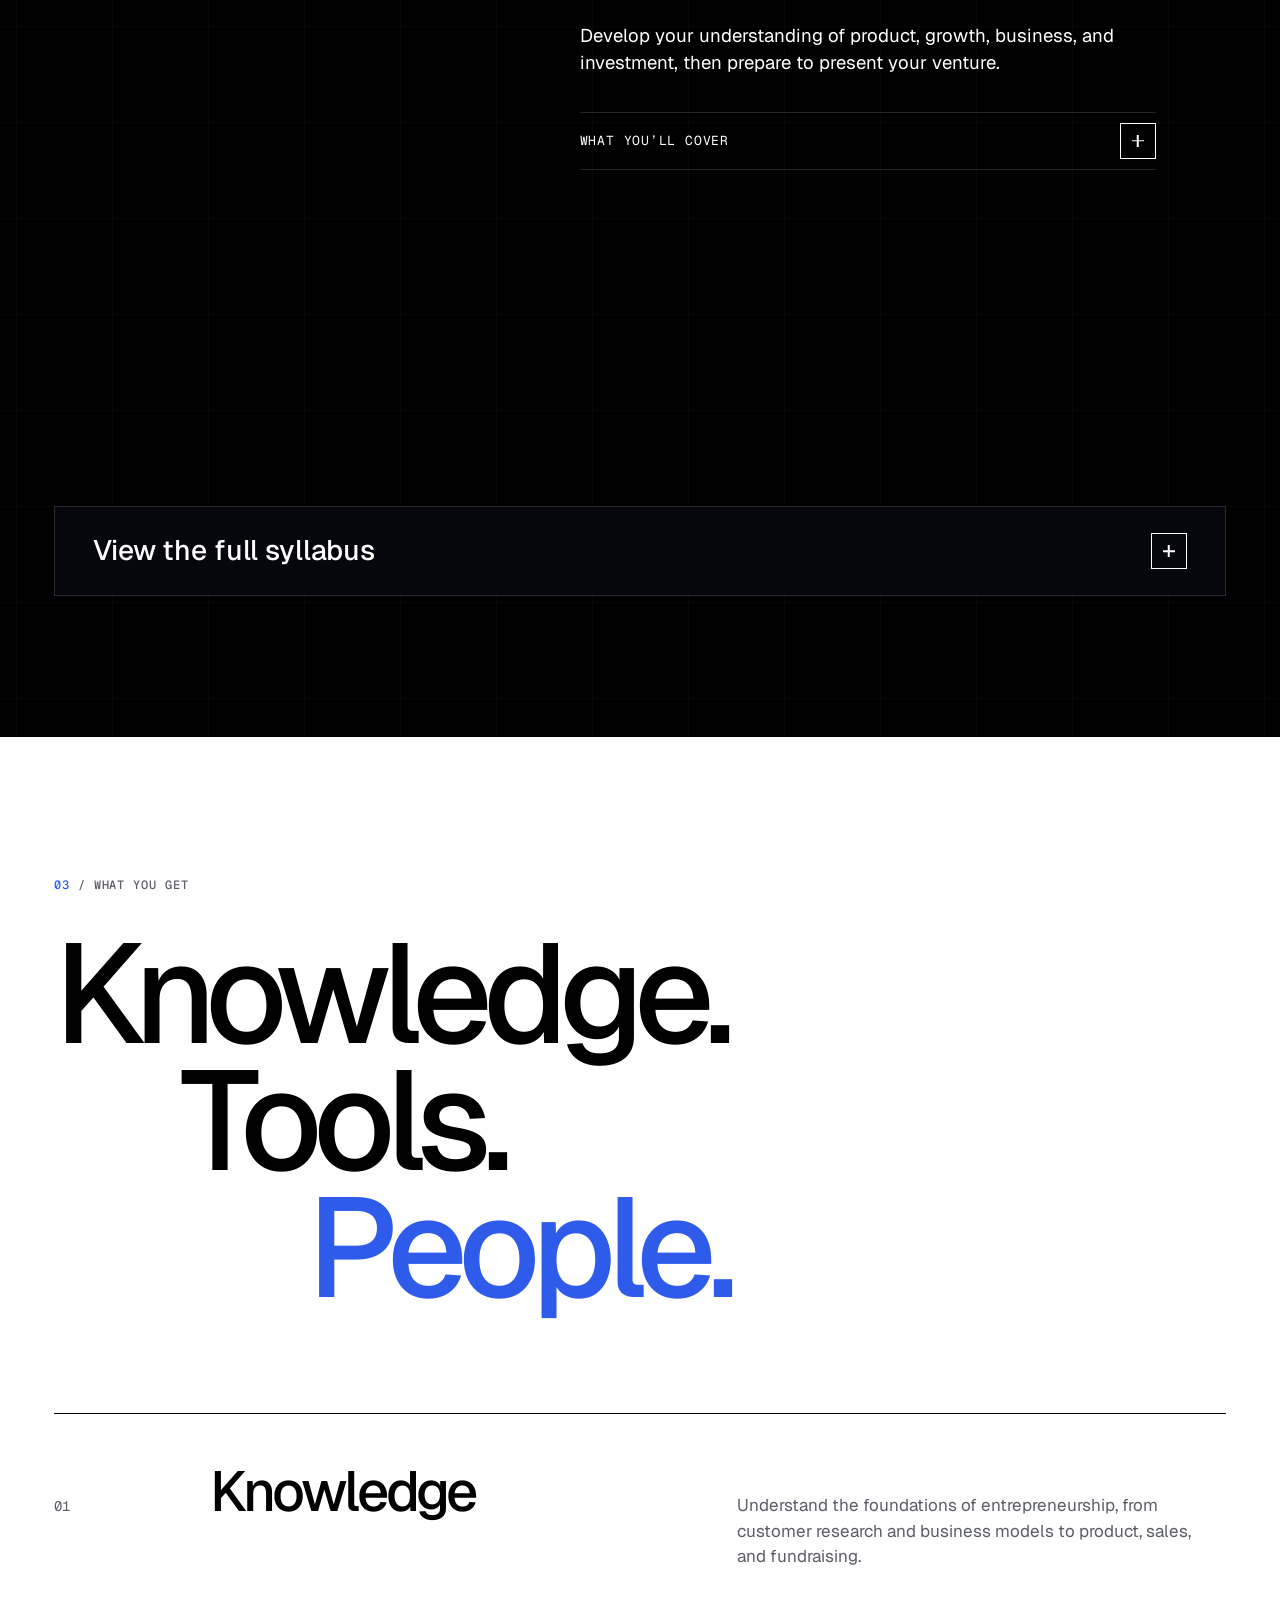
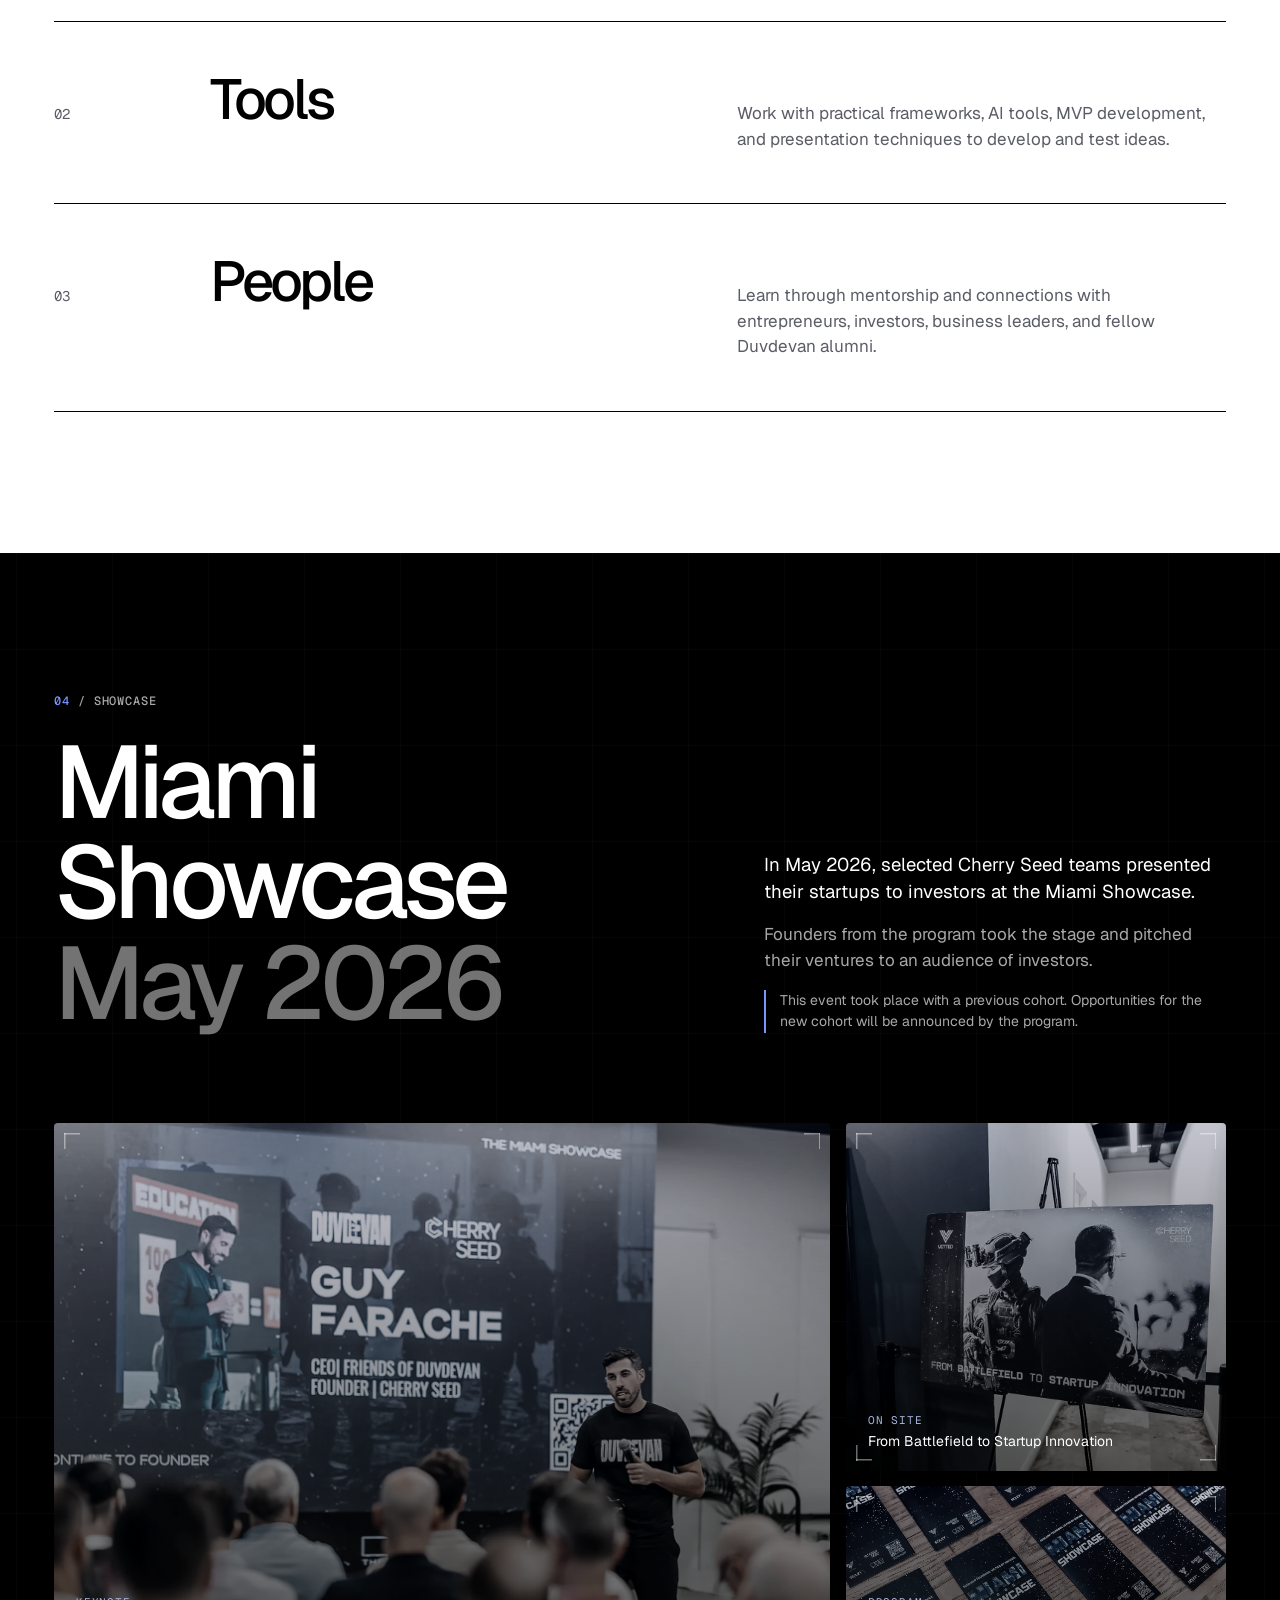
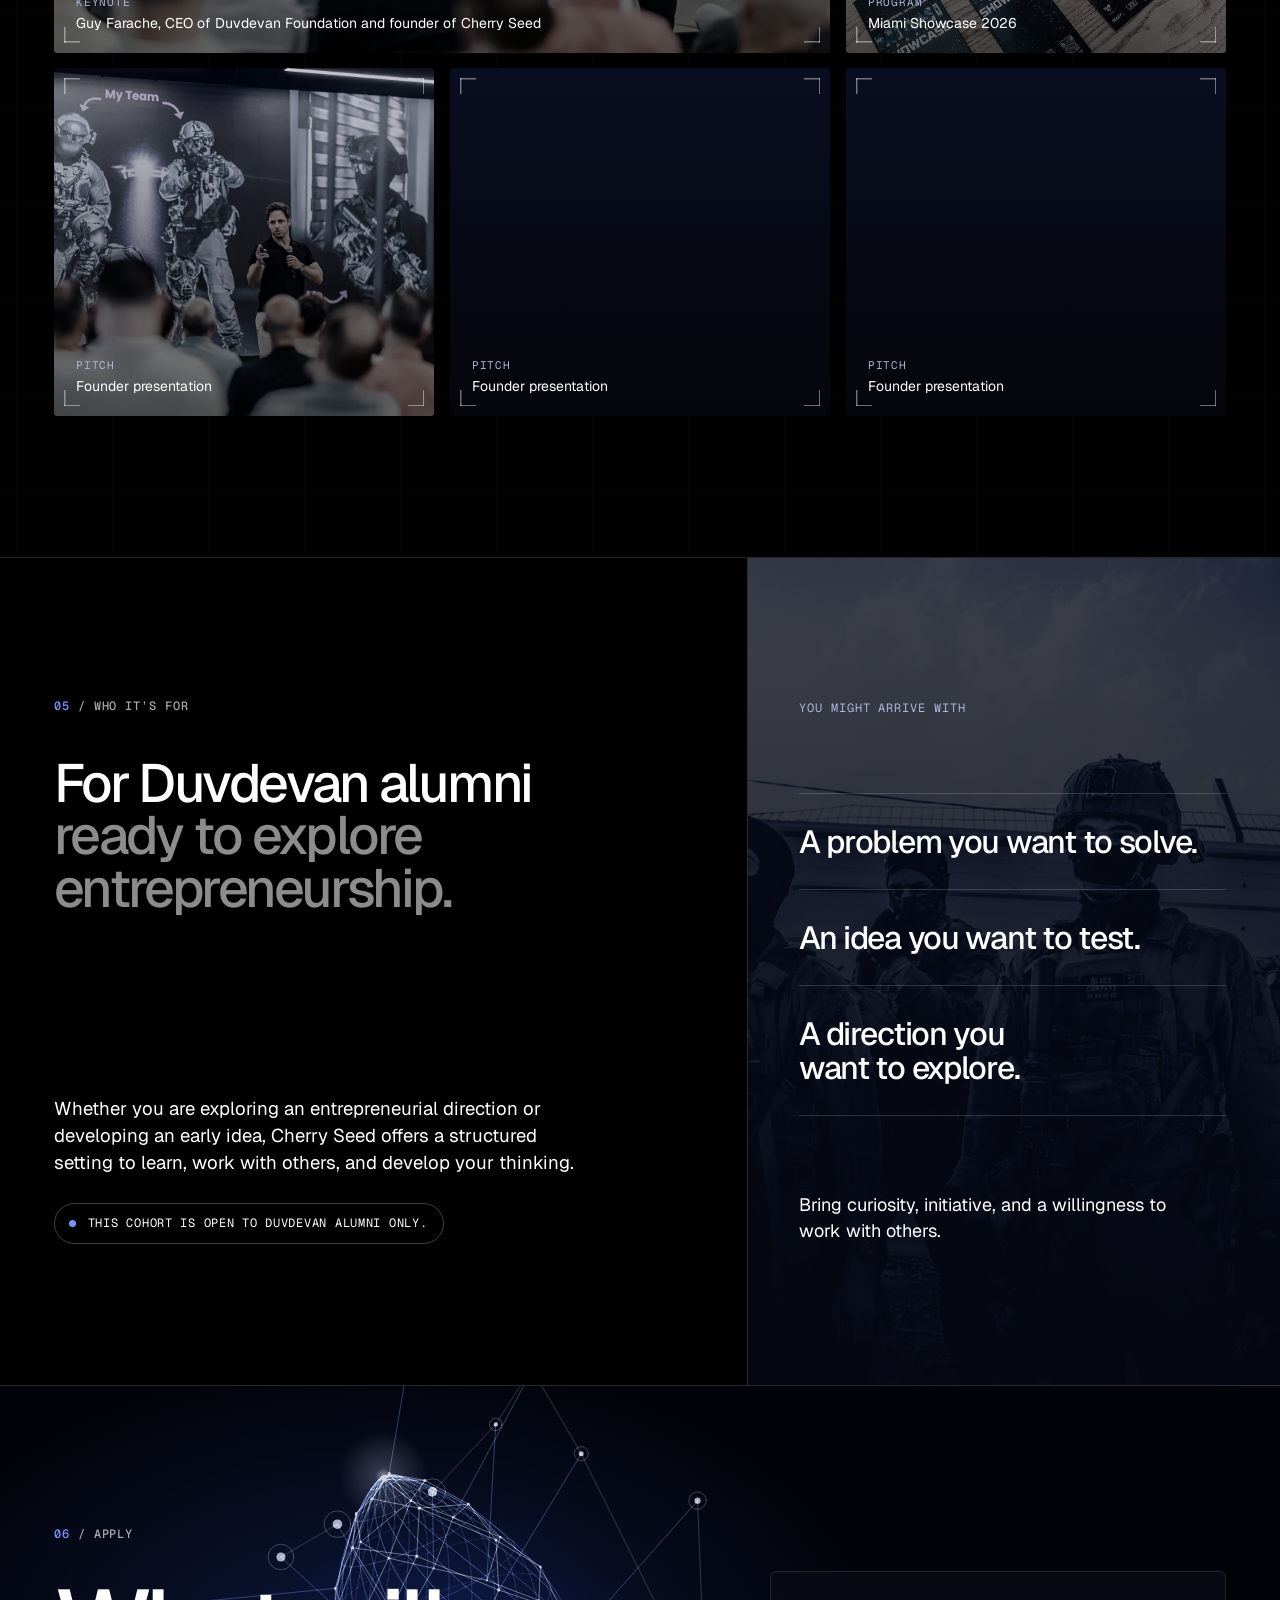
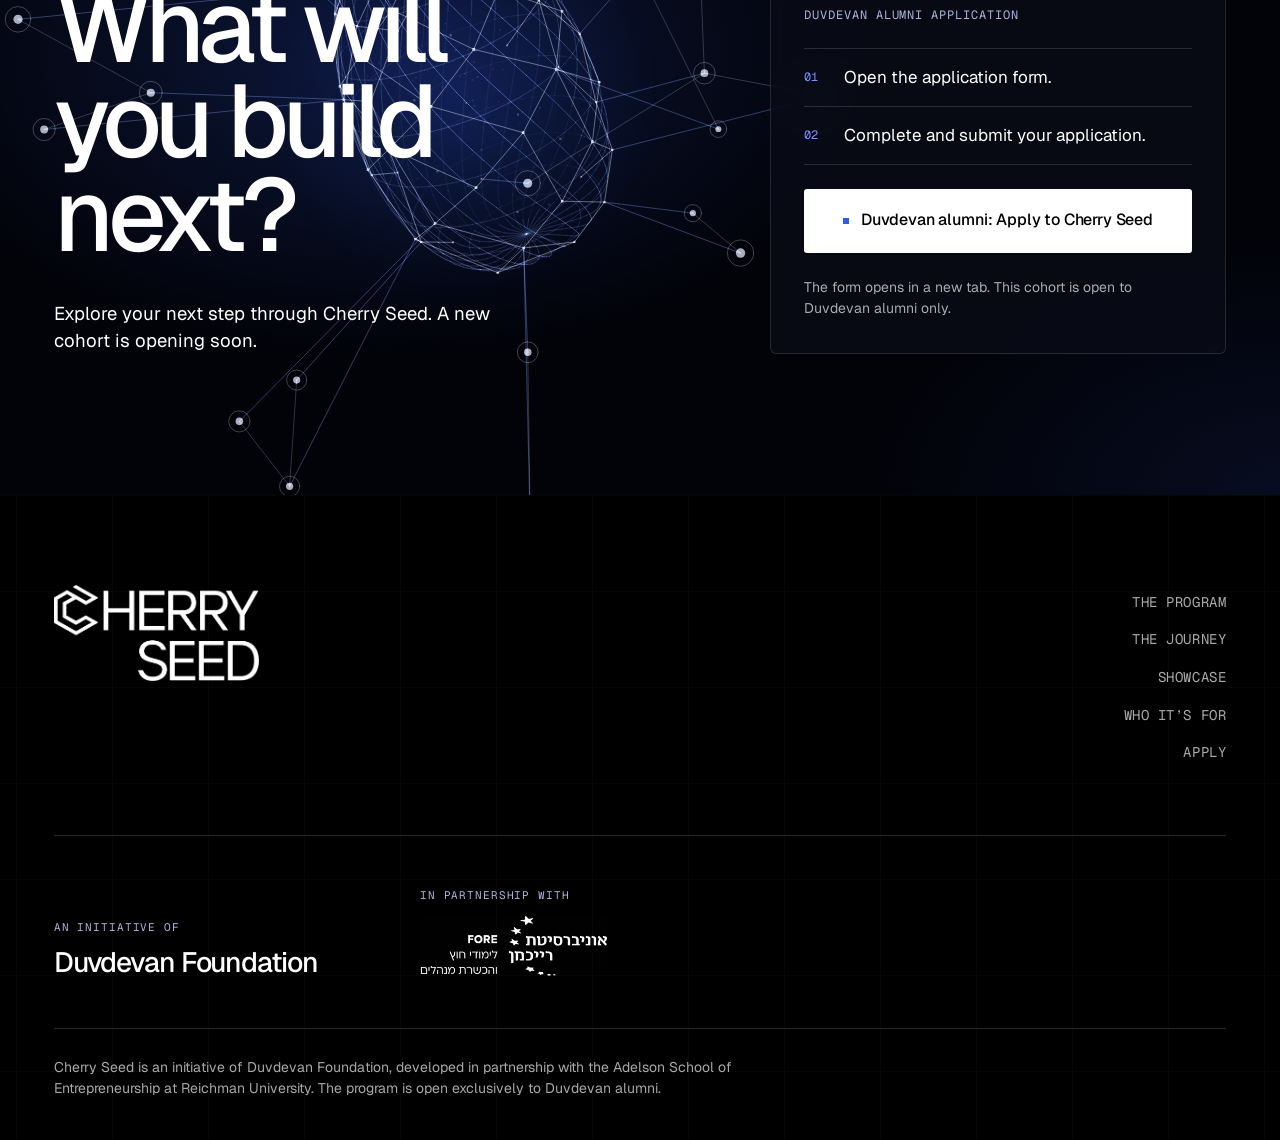
==== commit dda8b442: "Use the Reichman FORE logo Co-Authored-By: Claude Opus 5.5 <noreply@anthropic.com>" ====
--- a/index.html
+++ b/index.html
@@ -30,8 +30,8 @@
         <span class="partner-bar__tag">Academic partner</span>
         <span>In partnership with <strong>Reichman University</strong><span class="partner-bar__school"> and the Adelson School of Entrepreneurship</span></span>
       </p>
-      <img class="partner-bar__logo" src="assets/reichman-adelson-he-white.png" width="452" height="144"
-           alt="Reichman University, Adelson School of Entrepreneurship">
+      <img class="partner-bar__logo" src="assets/reichman-fore-he-white.png" width="700" height="224"
+           alt="Reichman University, FORE">
     </div>
   </aside>
 
@@ -110,8 +110,8 @@
       <div class="container">
         <div class="partner-band reveal">
           <p class="partner-band__label">Developed with</p>
-          <img class="partner-band__logo" src="assets/reichman-adelson-he-white.png" width="452" height="144"
-               alt="Reichman University, Adelson School of Entrepreneurship">
+          <img class="partner-band__logo" src="assets/reichman-fore-he-white.png" width="700" height="224"
+               alt="Reichman University, FORE">
           <p class="partner-band__text">The academic foundation of Cherry Seed was developed with the Adelson School of Entrepreneurship at Reichman University.</p>
         </div>
 
@@ -456,7 +456,7 @@
         </div>
         <div>
           <p class="site-footer__label">In partnership with</p>
-          <img class="site-footer__partner" src="assets/reichman-adelson-he-white.png" width="452" height="144" alt="Reichman University, Adelson School of Entrepreneurship">
+          <img class="site-footer__partner" src="assets/reichman-fore-he-white.png" width="700" height="224" alt="Reichman University, FORE">
         </div>
       </div>
       <p class="site-footer__fine">Cherry Seed is an initiative of Duvdevan Foundation, developed in partnership with the Adelson School of Entrepreneurship at Reichman University. The program is open exclusively to Duvdevan alumni.</p>
--- a/styles.css
+++ b/styles.css
@@ -227,7 +227,7 @@
   text-transform: uppercase;
   color: var(--ice);
 }
-.partner-bar__logo { width: auto; height: 42px; flex: none; }
+.partner-bar__logo { width: auto; height: 48px; flex: none; }
 
 /* ==========================================================================
    Header
@@ -1331,7 +1331,7 @@
   .partner-bar__school,
   .partner-bar__tag { display: none; }
   .partner-bar__text { font-size: 0.75rem; }
-  .partner-bar__logo { height: 34px; }
+  .partner-bar__logo { height: 40px; }
   .hero { min-height: max(640px, calc(100svh - 56px)); }
   .hero__field,
   .strip__light { background-position: 62% 40%; }
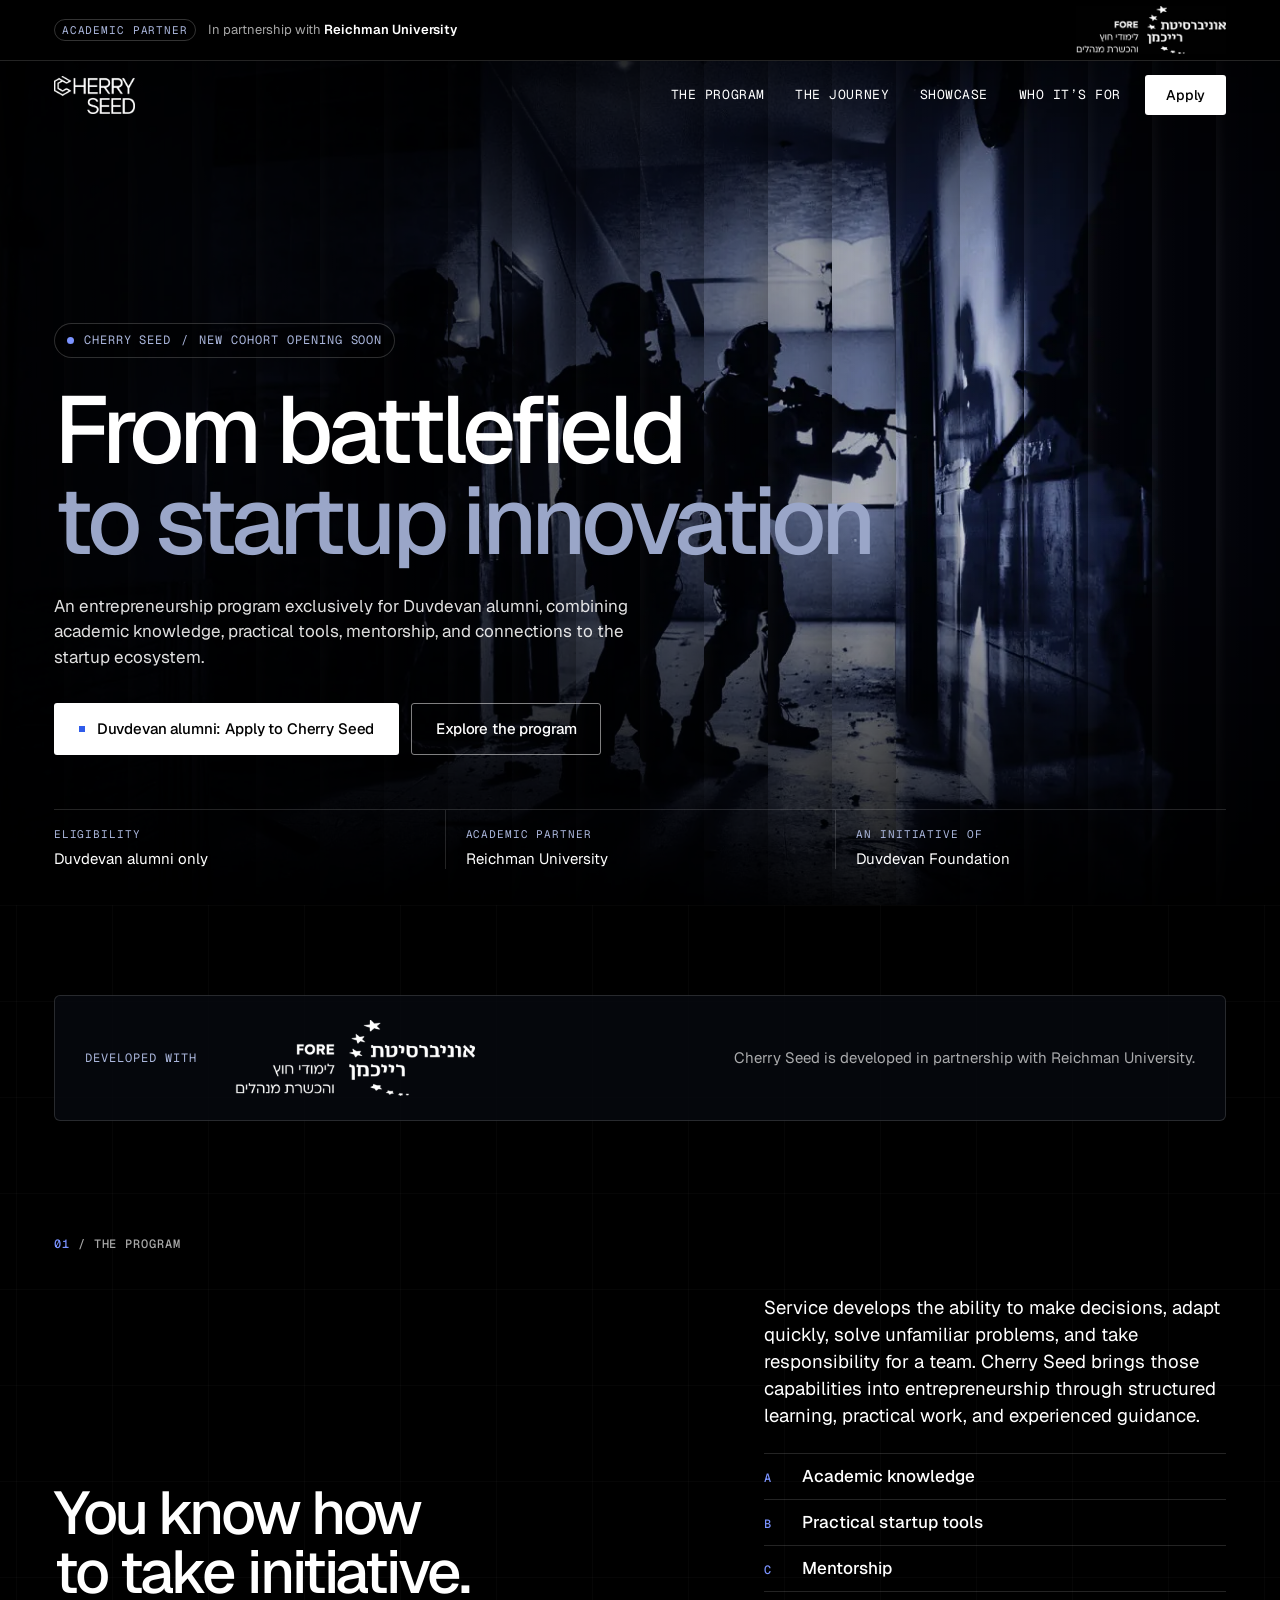
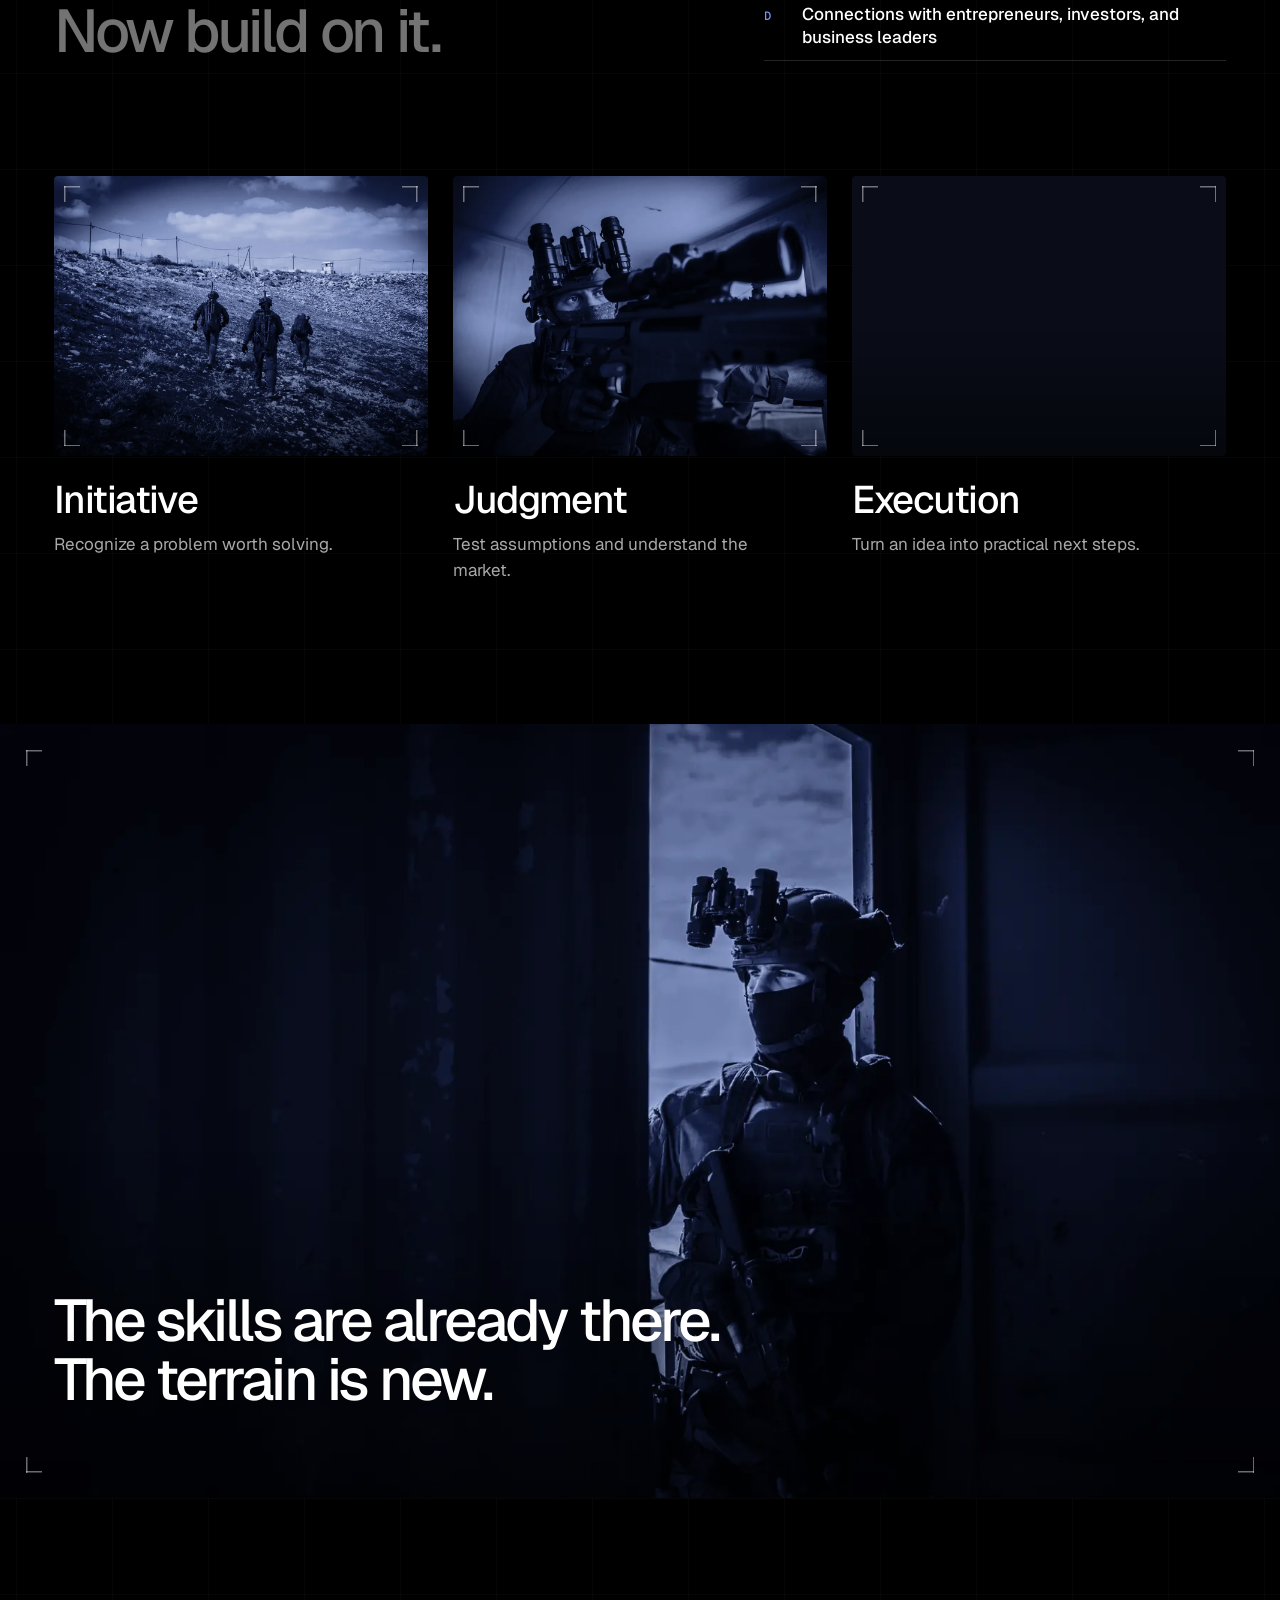
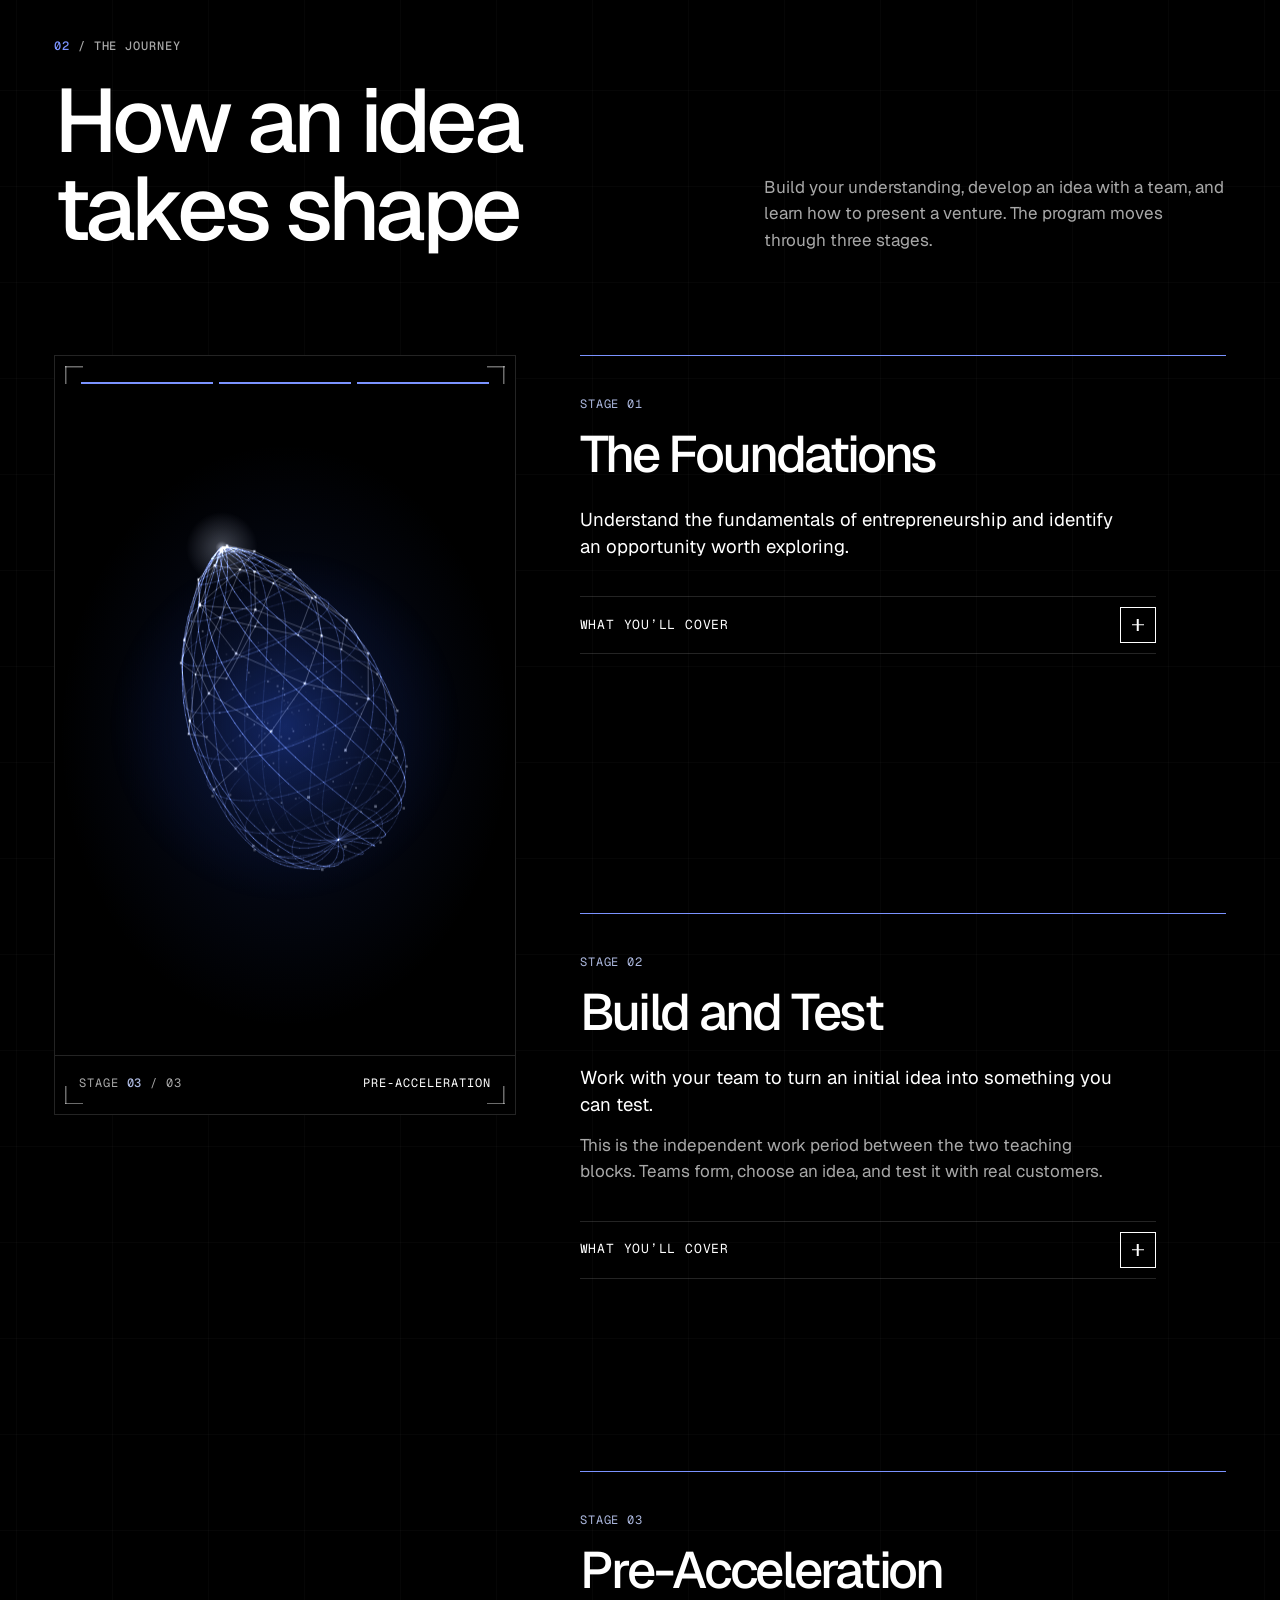
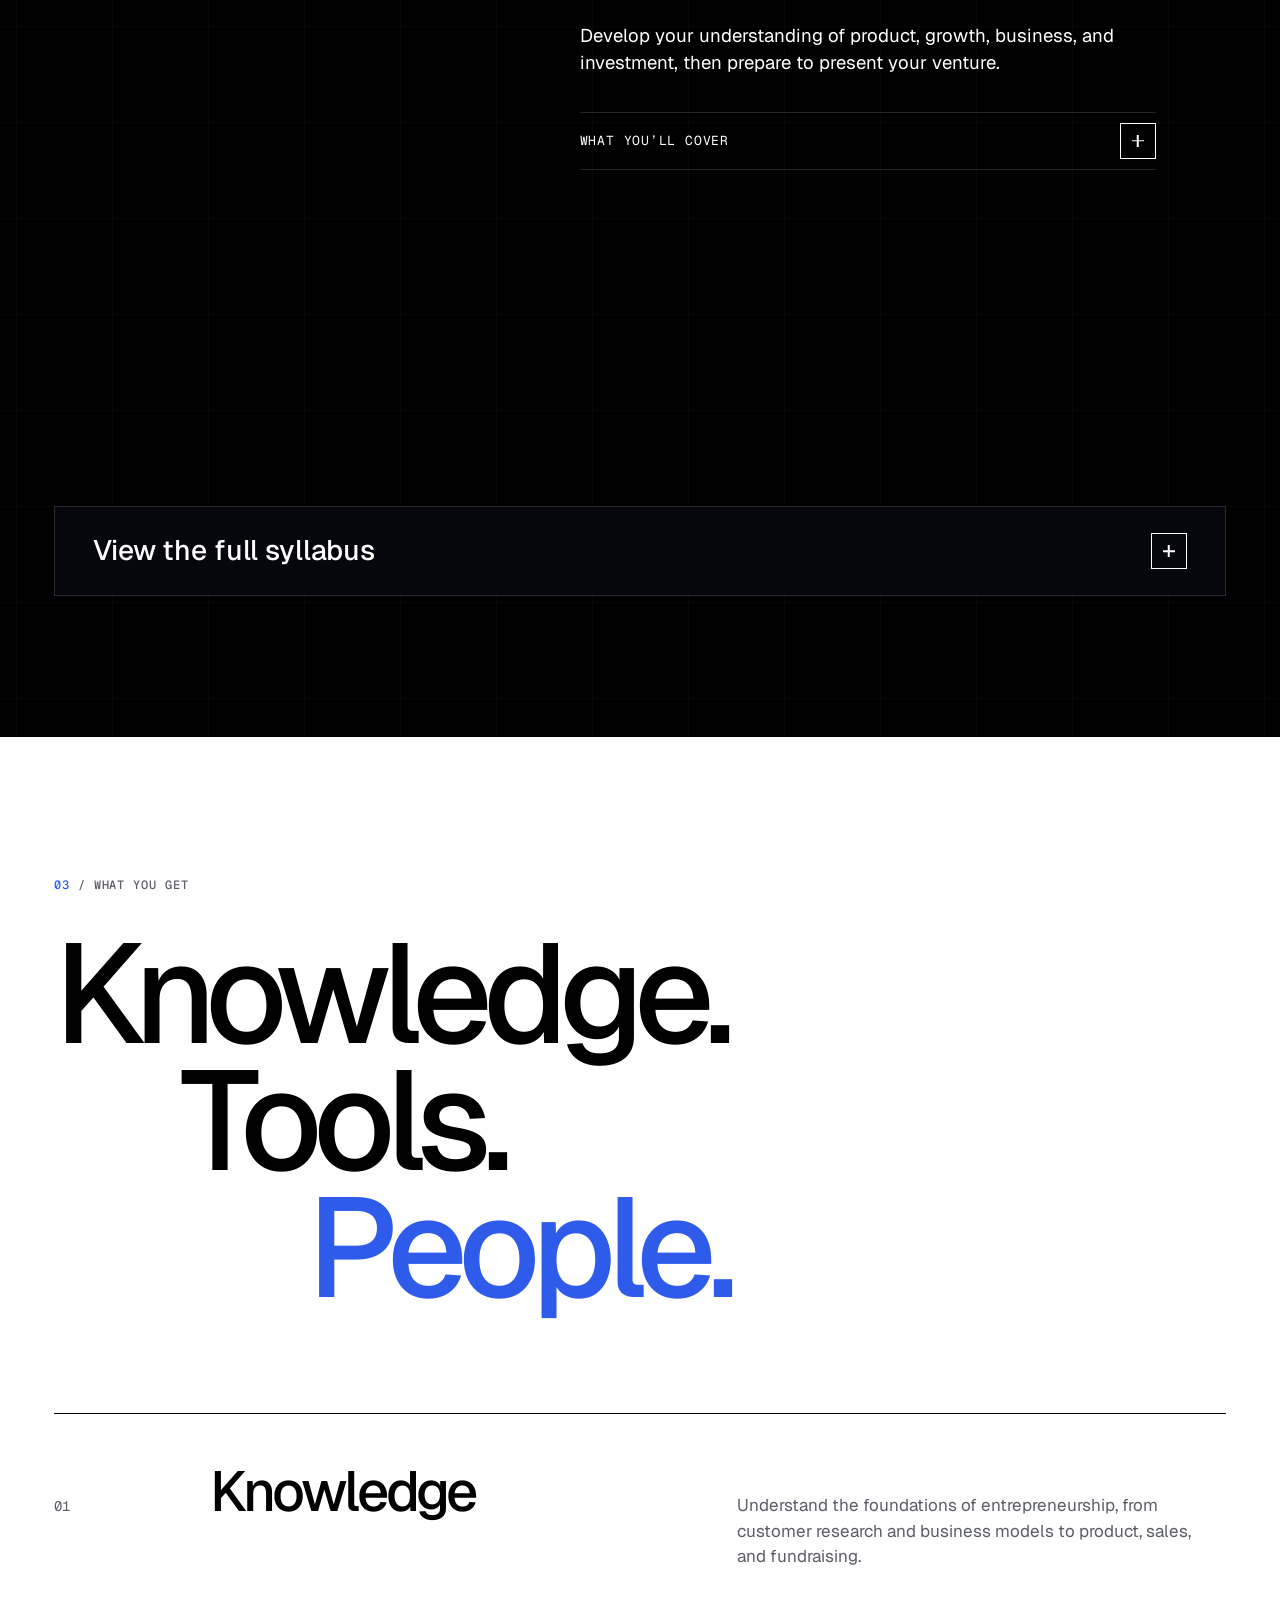
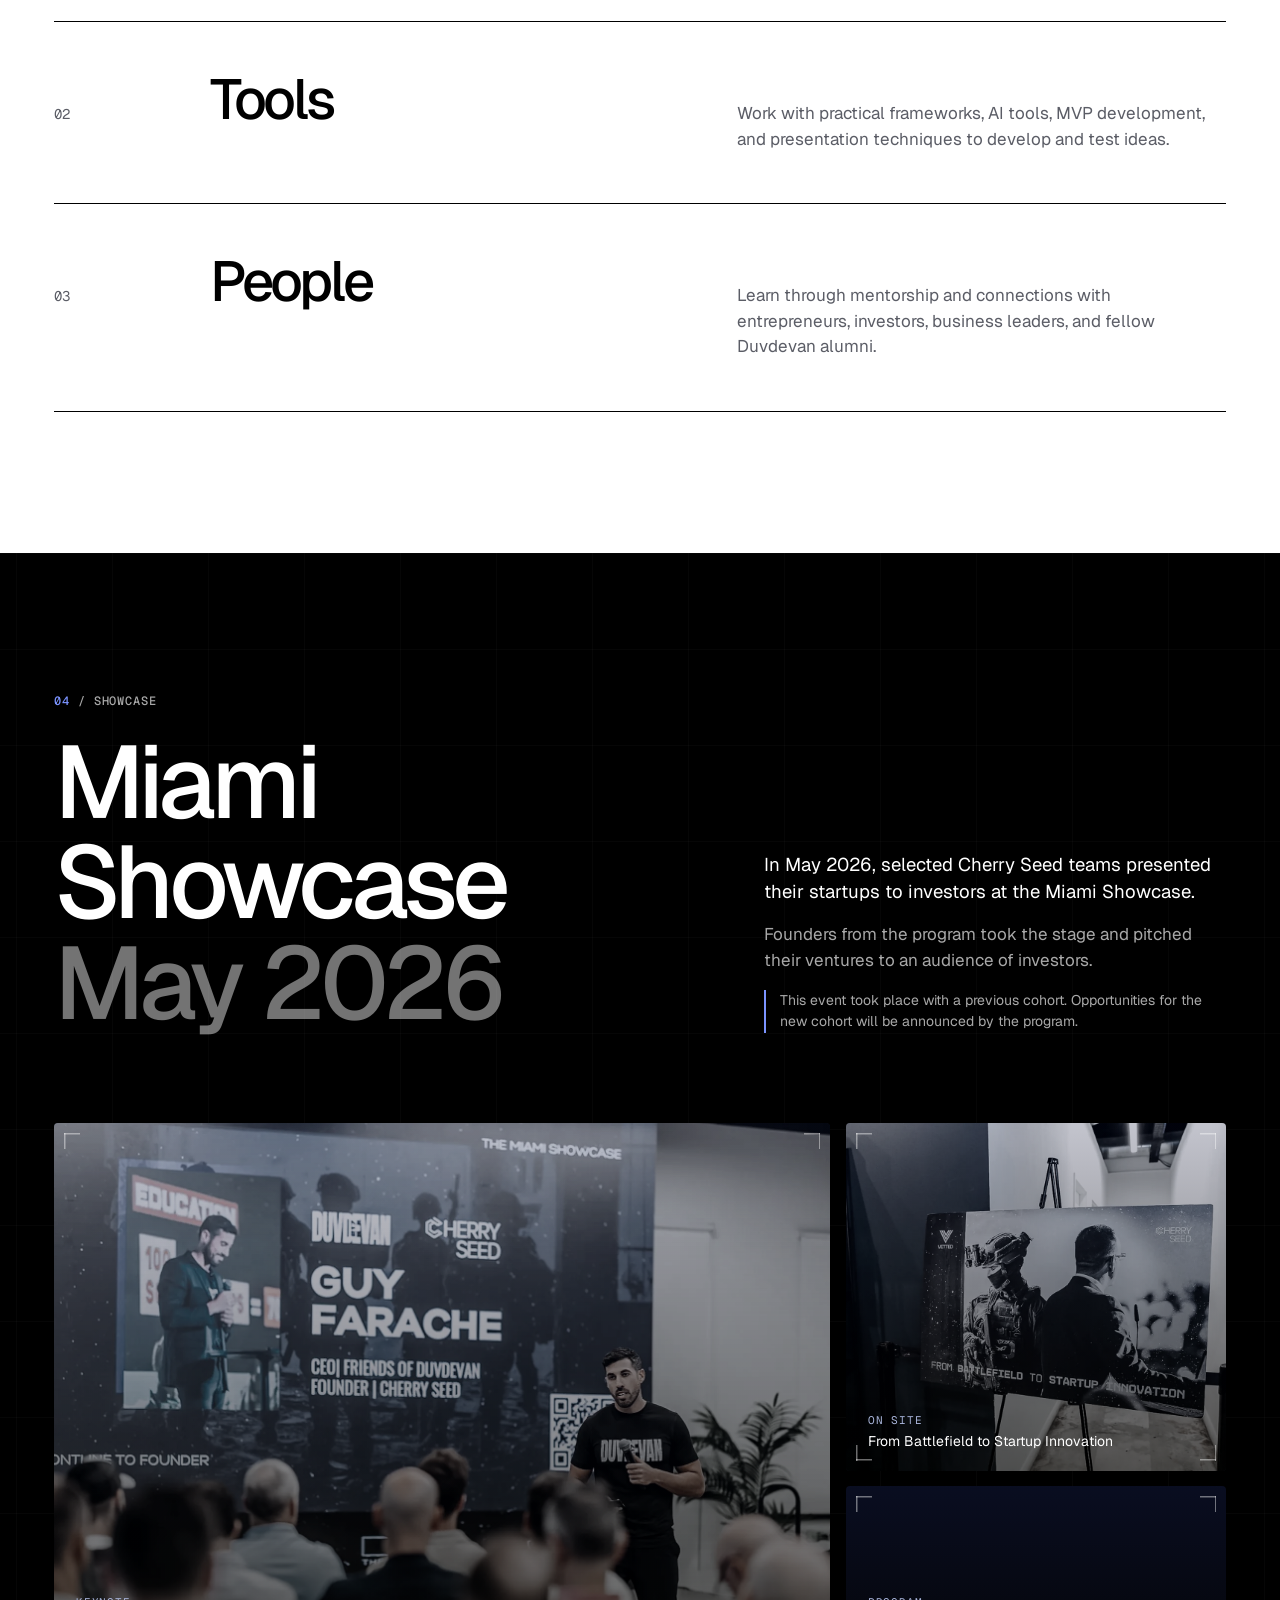
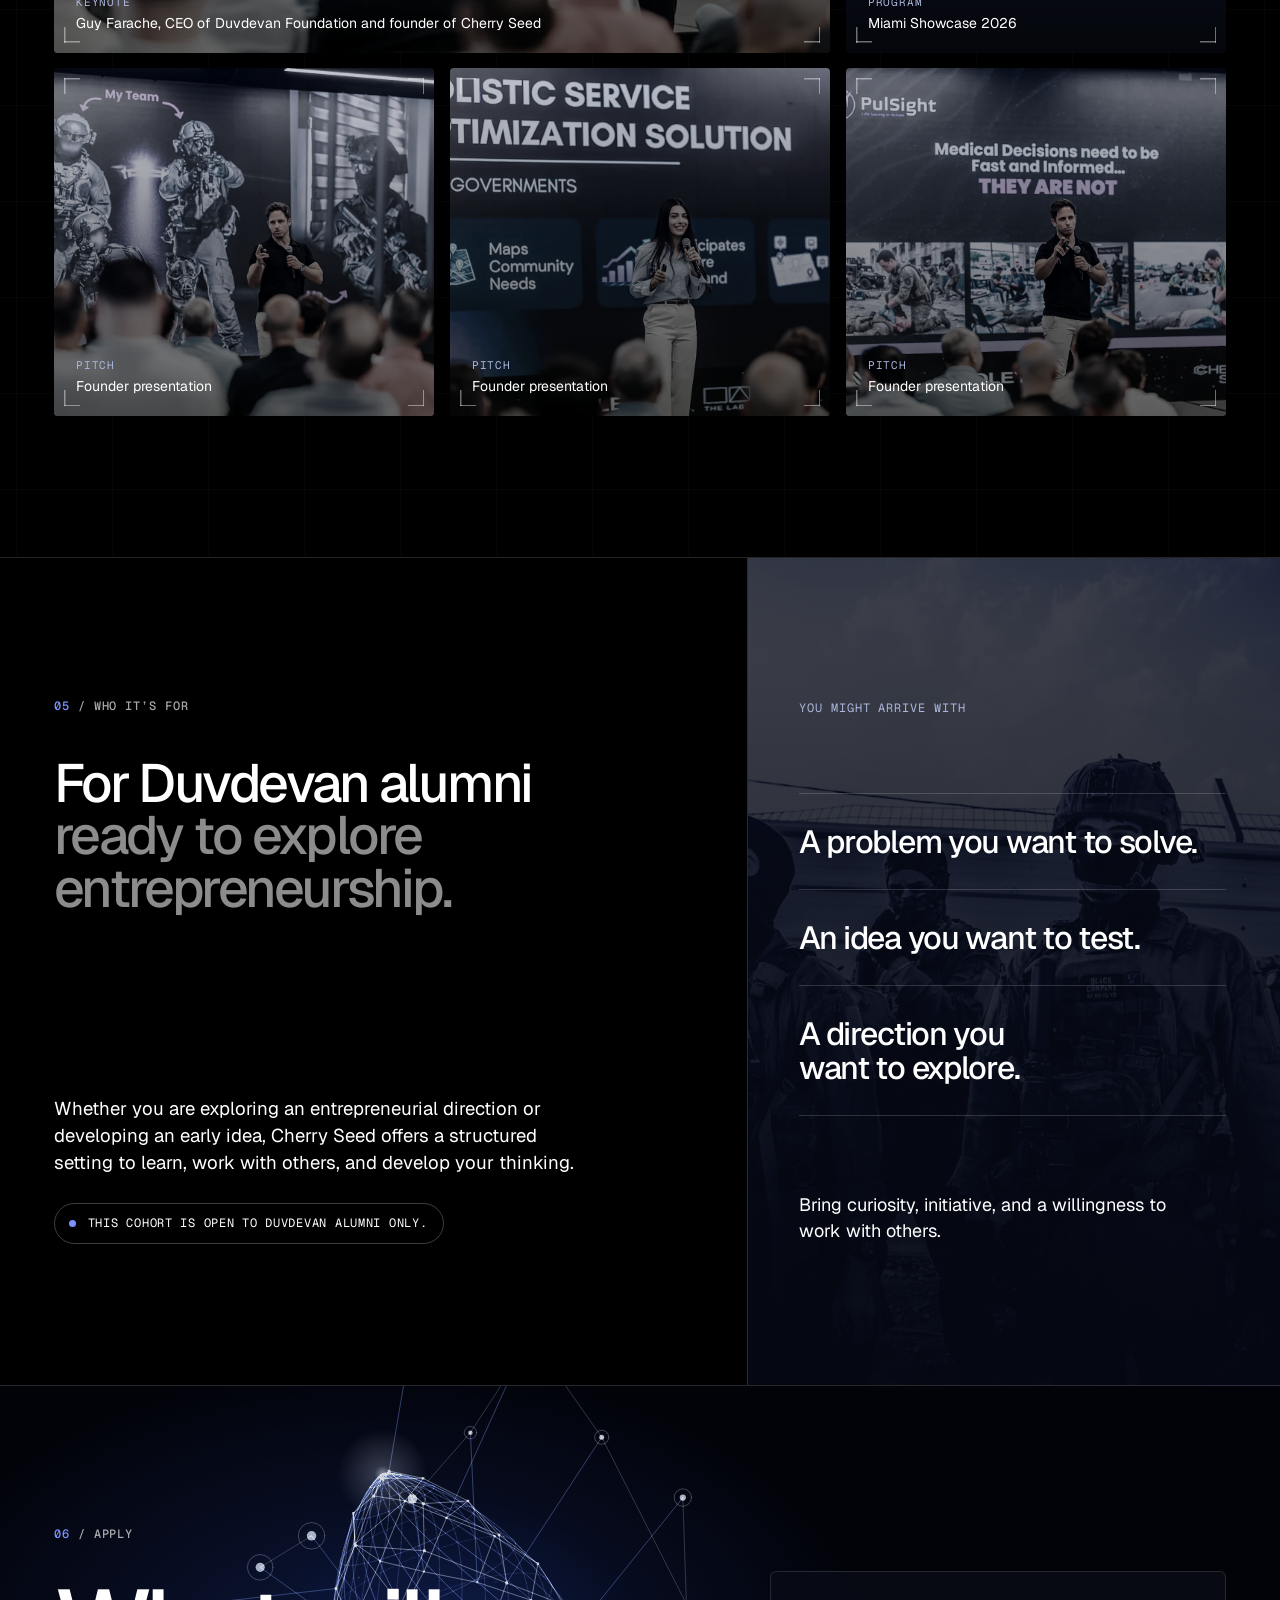
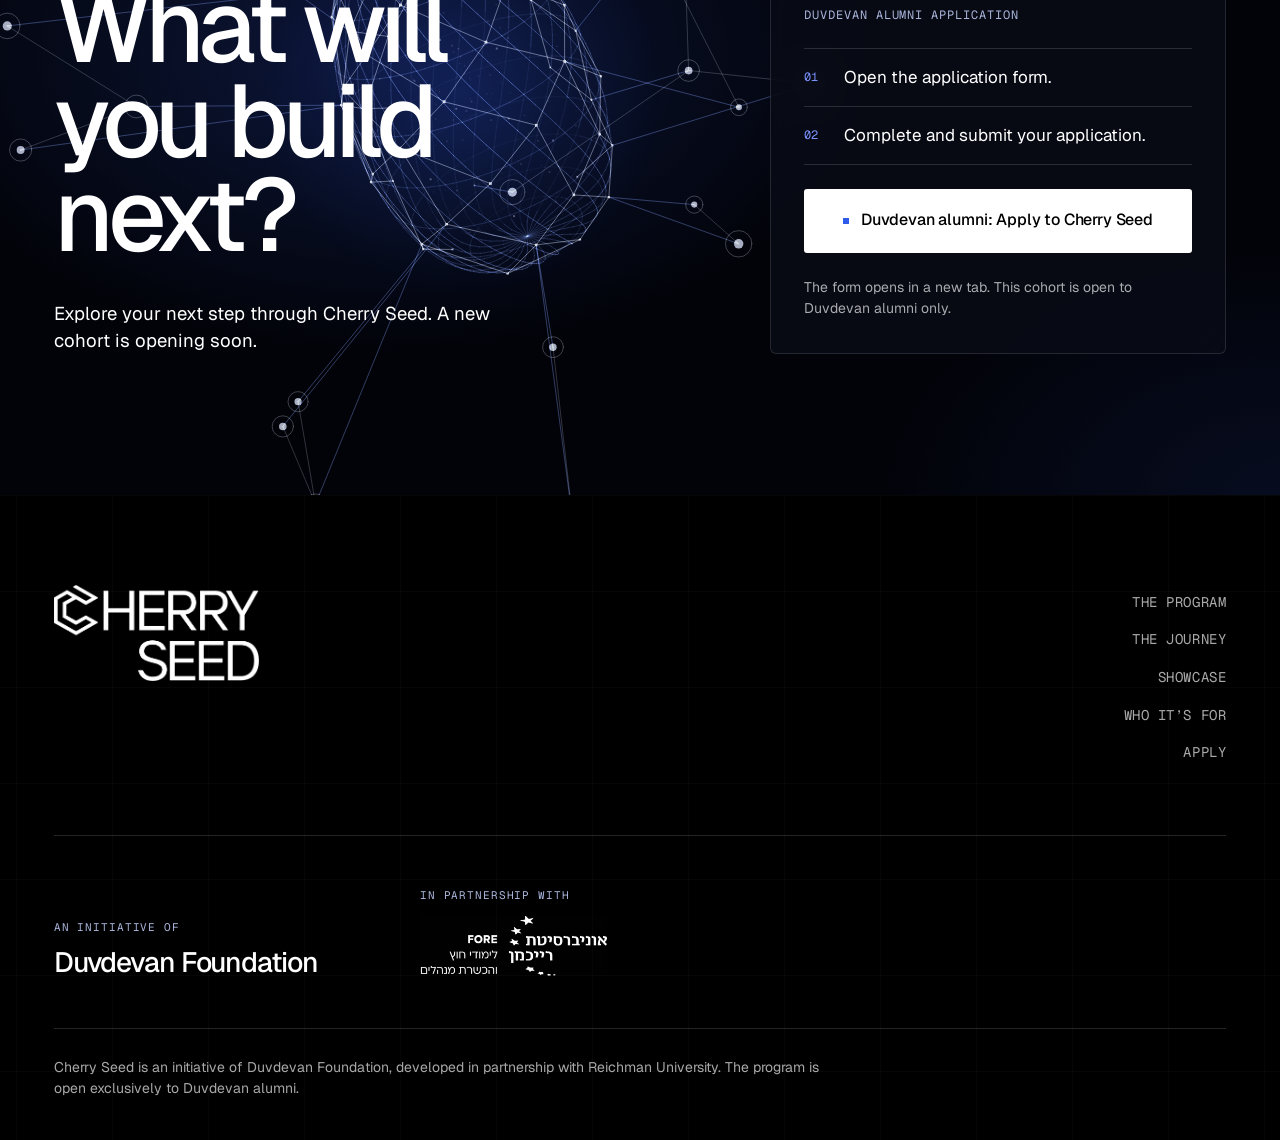
==== commit 6741a40a: "Credit Reichman University as the partner Co-Authored-By: Claude Opus 5.5 <noreply@anthropic.com>" ====
--- a/index.html
+++ b/index.html
@@ -4,7 +4,7 @@
   <meta charset="utf-8">
   <meta name="viewport" content="width=device-width, initial-scale=1, viewport-fit=cover">
   <title>Cherry Seed | From Battlefield to Startup Innovation</title>
-  <meta name="description" content="Cherry Seed is an entrepreneurship program exclusively for Duvdevan alumni, developed with the Adelson School of Entrepreneurship at Reichman University. A new cohort is opening soon.">
+  <meta name="description" content="Cherry Seed is an entrepreneurship program exclusively for Duvdevan alumni, developed in partnership with Reichman University. A new cohort is opening soon.">
   <meta name="theme-color" content="#000000">
   <meta property="og:title" content="Cherry Seed | From Battlefield to Startup Innovation">
   <meta property="og:description" content="An entrepreneurship program exclusively for Duvdevan alumni, combining academic knowledge, practical tools, mentorship, and connections to the startup ecosystem.">
@@ -28,7 +28,7 @@
     <div class="partner-bar__inner">
       <p class="partner-bar__text">
         <span class="partner-bar__tag">Academic partner</span>
-        <span>In partnership with <strong>Reichman University</strong><span class="partner-bar__school"> and the Adelson School of Entrepreneurship</span></span>
+        <span>In partnership with <strong>Reichman University</strong></span>
       </p>
       <img class="partner-bar__logo" src="assets/reichman-fore-he-white.png" width="700" height="224"
            alt="Reichman University, FORE">
@@ -95,7 +95,7 @@
           </div>
           <div class="hud__cell">
             <dt>Academic partner</dt>
-            <dd>Adelson School of Entrepreneurship, Reichman University</dd>
+            <dd>Reichman University</dd>
           </div>
           <div class="hud__cell">
             <dt>An initiative of</dt>
@@ -112,7 +112,7 @@
           <p class="partner-band__label">Developed with</p>
           <img class="partner-band__logo" src="assets/reichman-fore-he-white.png" width="700" height="224"
                alt="Reichman University, FORE">
-          <p class="partner-band__text">The academic foundation of Cherry Seed was developed with the Adelson School of Entrepreneurship at Reichman University.</p>
+          <p class="partner-band__text">Cherry Seed is developed in partnership with Reichman University.</p>
         </div>
 
         <p class="label"><span class="label__num">01</span> / The program</p>
@@ -459,7 +459,7 @@
           <img class="site-footer__partner" src="assets/reichman-fore-he-white.png" width="700" height="224" alt="Reichman University, FORE">
         </div>
       </div>
-      <p class="site-footer__fine">Cherry Seed is an initiative of Duvdevan Foundation, developed in partnership with the Adelson School of Entrepreneurship at Reichman University. The program is open exclusively to Duvdevan alumni.</p>
+      <p class="site-footer__fine">Cherry Seed is an initiative of Duvdevan Foundation, developed in partnership with Reichman University. The program is open exclusively to Duvdevan alumni.</p>
     </div>
   </footer>
 
--- a/styles.css
+++ b/styles.css
@@ -1328,7 +1328,6 @@
 
 @media (max-width: 599px) {
   body { font-size: 1rem; }
-  .partner-bar__school,
   .partner-bar__tag { display: none; }
   .partner-bar__text { font-size: 0.75rem; }
   .partner-bar__logo { height: 40px; }
